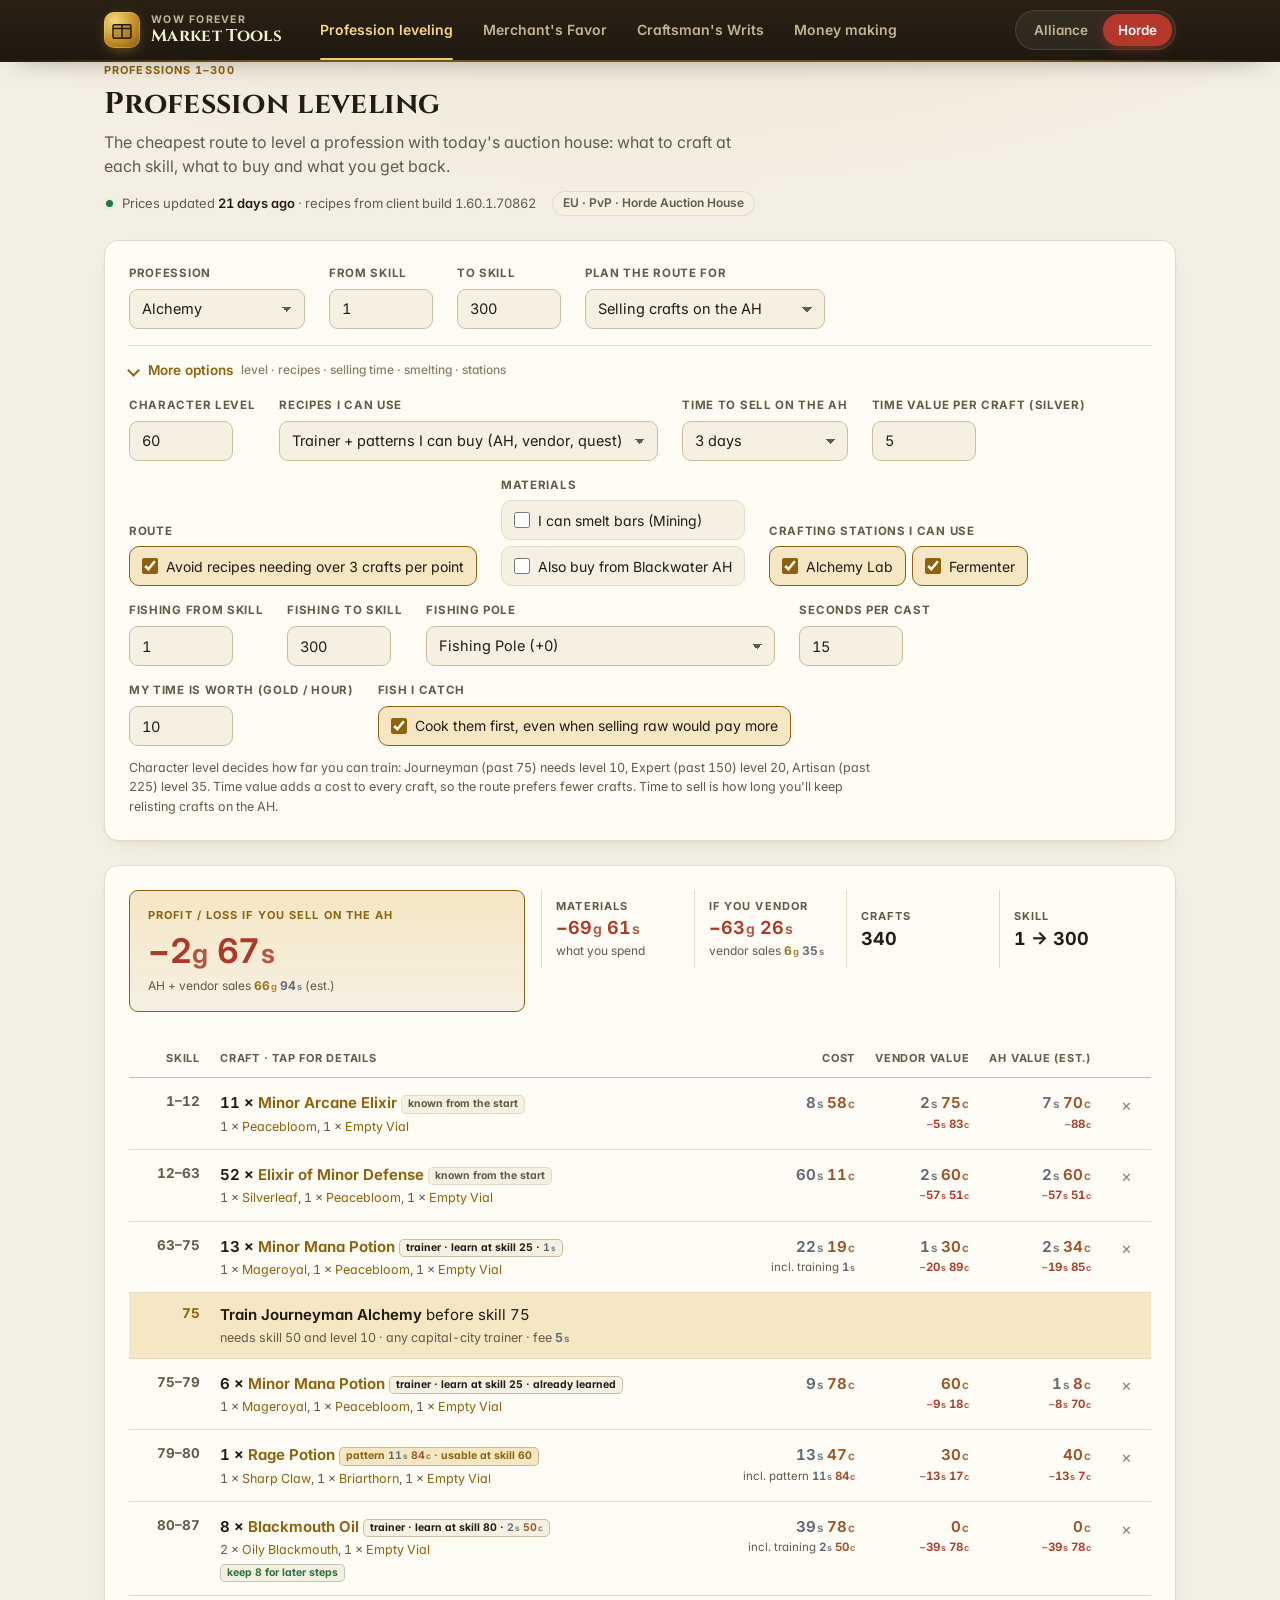
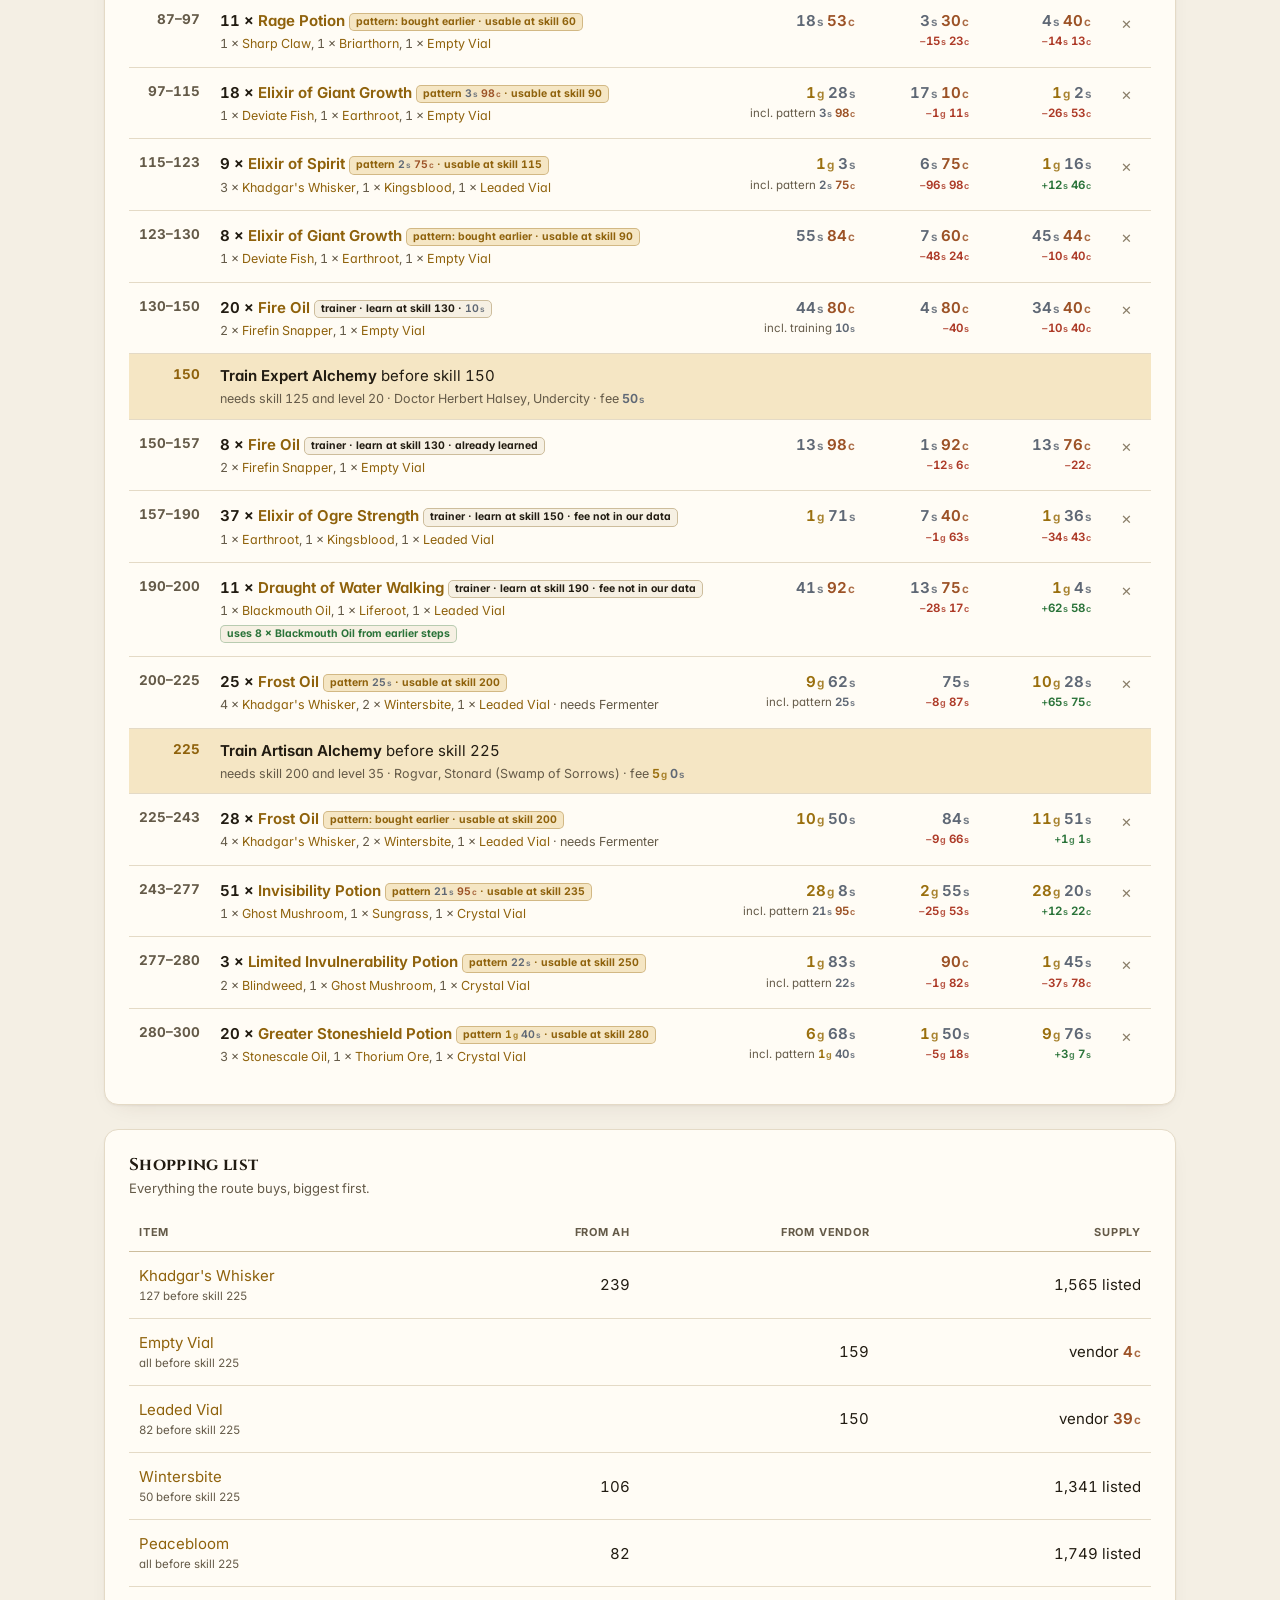
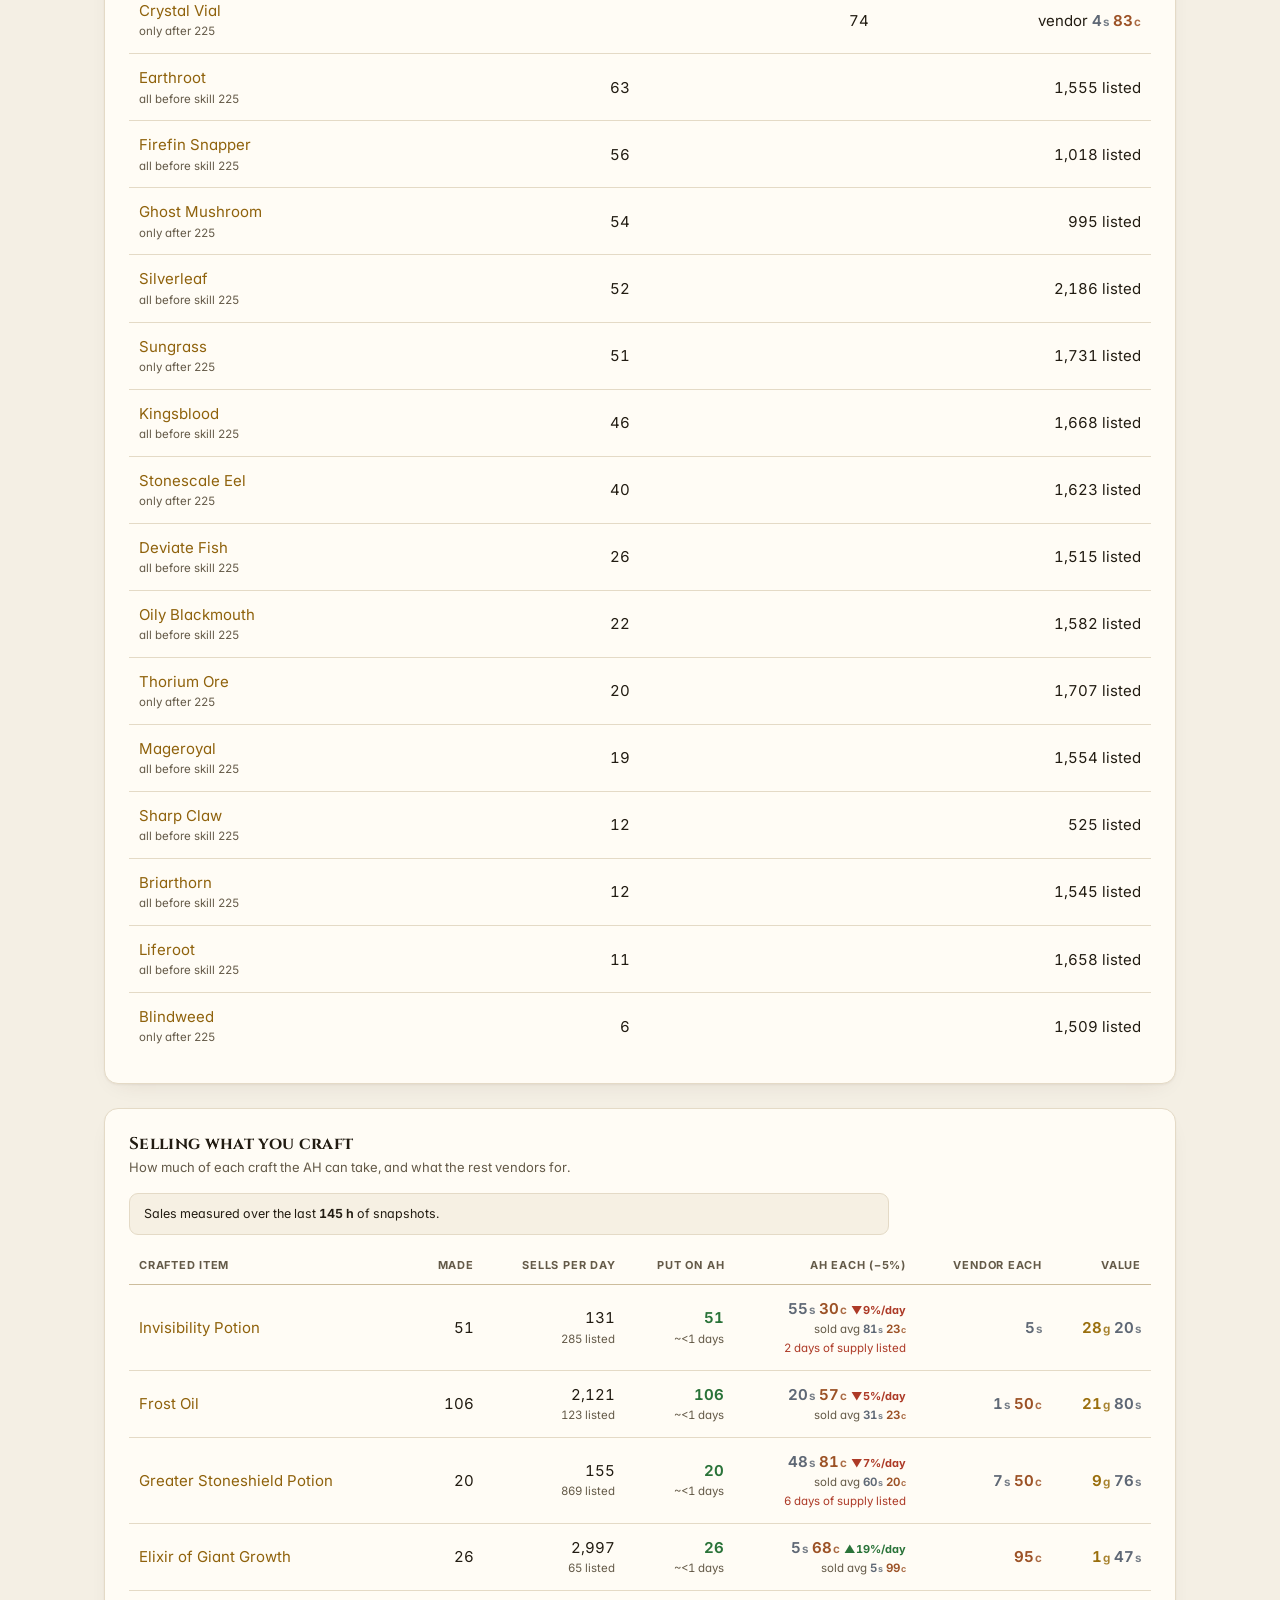
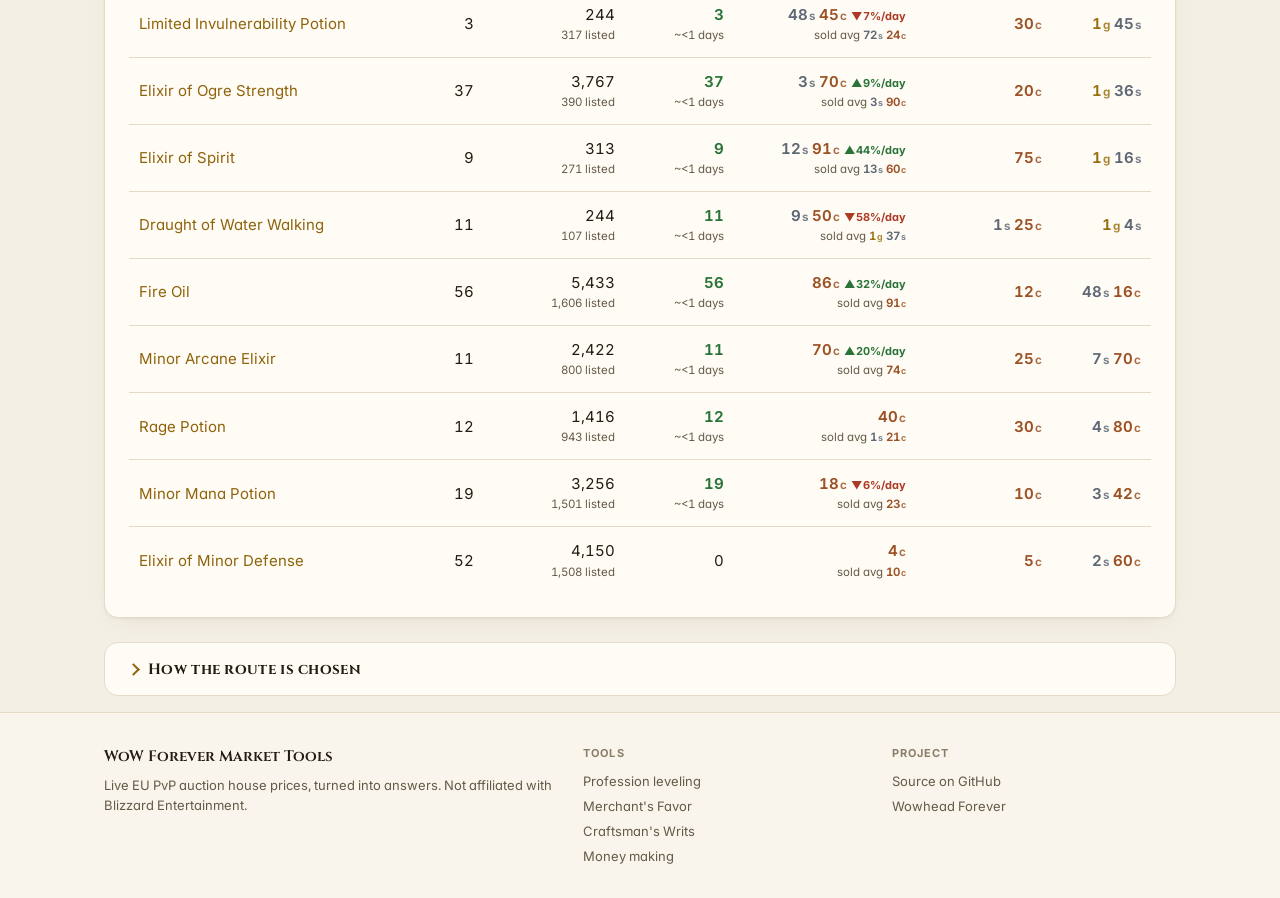
==== index.html @ 1a3356c3 "Say "per day off the AH" instead of "sold": vanished listings are bought or cancelled Co-Authored-By" ====
<!doctype html>
<html lang="en">
<head>
<meta charset="utf-8">
<meta name="viewport" content="width=device-width, initial-scale=1">
<title>Profession Leveling · WoW Forever Market Tools</title>
<meta name="description" content="Cheapest 1-300 profession leveling route for WoW Forever, priced from the EU PvP auction house every hour.">
<link rel="icon" href="data:image/svg+xml,%3Csvg xmlns='http://www.w3.org/2000/svg' viewBox='0 0 32 32'%3E%3Crect x='4' y='9' width='24' height='18' rx='2' fill='%23b8862f'/%3E%3Cpath d='M4 14h24M16 9v18' stroke='%23412c0c' stroke-width='2'/%3E%3C/svg%3E">
<link rel="preconnect" href="https://fonts.googleapis.com">
<link rel="preconnect" href="https://fonts.gstatic.com" crossorigin>
<link rel="stylesheet" href="https://fonts.googleapis.com/css2?family=Cinzel:wght@600;700&family=Inter:wght@400;500;600;700;800&display=swap">
<link rel="stylesheet" href="style.css">
</head>
<body>
<a class="skip" href="#main">Skip to content</a>
<header class="top">
  <div class="wrap bar">
    <a class="brand" href="./">
      <svg viewBox="0 0 32 32" aria-hidden="true"><rect x="4" y="9" width="24" height="18" rx="2"/><path d="M4 14h24M16 9v18"/></svg>
      <span class="brand-name"><small>WoW Forever</small><b>Market Tools</b></span>
    </a>
    <nav class="tabs" aria-label="Tools"><a href="./" aria-current="page">Profession leveling</a><a href="favor.html">Merchant's Favor</a><a href="writs.html">Craftsman's Writs</a><a href="money.html">Money making</a></nav>
    <div class="seg" role="radiogroup" aria-label="Faction">
      <button data-faction="alliance" role="radio">Alliance</button>
      <button data-faction="horde" role="radio">Horde</button>
    </div>
  </div>
</header>

<main class="wrap" id="main">
  <section class="intro">
    <span class="eyebrow">Professions 1–300</span>
    <h1>Profession leveling</h1>
    <p class="lead">The cheapest route to level a profession with today's auction house: what to craft at each skill, what to buy and what you get back.</p>
    <div class="intro-meta">
      <p class="status" id="status">Loading recipes and auction house prices…</p>
      <span class="pill" id="market">EU · PvP</span>
    </div>
  </section>

  <section class="panel settings" aria-label="Route settings">
    <div class="controls">
      <div class="ctl"><label for="prof">Profession</label><select id="prof"></select></div>
      <div class="ctl"><label for="from" id="fromLbl">From skill</label><input id="from" type="number" min="1" max="299" value="1"></div>
      <div class="ctl"><label for="to" id="toLbl">To skill</label><input id="to" type="number" min="2" max="300" value="300"></div>
      <div class="ctl">
        <label for="sellmode">Plan the route for</label>
        <select id="sellmode">
          <option value="ah">Selling crafts on the AH</option>
          <option value="vendor">Vendoring crafts</option>
          <option value="none">Ignoring what crafts sell for</option>
        </select>
      </div>
    </div>
    <details class="more" open>
      <summary>More options <small>level · recipes · selling time · smelting · stations</small></summary>
      <div class="controls">
        <div class="ctl"><label for="level">Character level</label><input id="level" type="number" min="1" max="60" step="1" value="60" aria-describedby="time-help"></div>
        <div class="ctl">
          <label for="patterns">Recipes I can use</label>
          <select id="patterns">
            <option value="buyable">Trainer + patterns I can buy (AH, vendor, quest)</option>
            <option value="vendor">Trainer + vendor &amp; quest patterns (no drops)</option>
            <option value="trainer">Trainer only</option>
            <option value="all">Trainer + every pattern (I already own them)</option>
          </select>
        </div>
        <div class="ctl">
          <label for="wait">Time to sell on the AH</label>
          <select id="wait">
            <option value="1">1 day</option>
            <option value="3">3 days</option>
            <option value="7">7 days</option>
          </select>
        </div>
        <div class="ctl"><label for="time">Time value per craft (silver)</label><input id="time" type="number" min="0" step="1" value="5" aria-describedby="time-help"></div>
        <div class="ctl">
          <span class="lbl">Route</span>
          <label class="chk"><input id="fast" type="checkbox" checked> Avoid recipes needing over 3 crafts per point</label>
        </div>
        <div class="ctl">
          <span class="lbl">Materials</span>
          <label class="chk"><input id="mining" type="checkbox"> I can smelt bars (Mining)</label>
          <label class="chk"><input id="neutral" type="checkbox"> Also buy from Blackwater AH</label>
        </div>
        <fieldset class="ctl profs" id="stationsCtl"><legend>Crafting stations I can use</legend><div id="stations" class="stations"></div></fieldset>
      </div>
      <div class="controls fish-ctl" id="fishCtl" hidden>
        <div class="ctl fish-both"><label for="ffrom">Fishing from skill</label><input id="ffrom" type="number" min="1" max="299" value="1"></div>
        <div class="ctl fish-both"><label for="fto">Fishing to skill</label><input id="fto" type="number" min="2" max="300" value="300"></div>
        <div class="ctl">
          <label for="pole">Fishing pole</label>
          <select id="pole">
            <option value="0">Fishing Pole (+0)</option>
            <option value="5">Strong Fishing Pole (+5)</option>
            <option value="20">Big Iron Fishing Pole (+20)</option>
            <option value="25">Nat Pagle's Extreme Angler FC-5000 (+25)</option>
            <option value="35">Arcanite Fishing Pole (+35)</option>
          </select>
        </div>
        <div class="ctl"><label for="castsec">Seconds per cast</label><input id="castsec" type="number" min="5" max="40" step="1" value="15"></div>
        <div class="ctl"><label for="hourval">My time is worth (gold / hour)</label><input id="hourval" type="number" min="0" step="1" value="10"></div>
        <div class="ctl fish-both"><span class="lbl">Fish I catch</span><label class="chk"><input id="cookcatch" type="checkbox" checked> Cook them first, even when selling raw would pay more</label></div>
      </div>
      <p class="hint" id="time-help">Character level decides how far you can train: Journeyman (past 75) needs level 10, Expert (past 150) level 20, Artisan (past 225) level 35. Time value adds a cost to every craft, so the route prefers fewer crafts. Time to sell is how long you'll keep relisting crafts on the AH.</p>
    </details>
  </section>

  <section class="panel" aria-label="Fishing route" id="fishPanel" hidden>
    <div class="panel-head">
      <div><h2>Fishing route</h2><p id="fishLead">Where to fish at each skill, with the lure that pays for itself, and what the catch is worth.</p></div>
    </div>
    <div class="plan-sum sum2" id="fishSummary" aria-live="polite"></div>
    <div id="fishStuck"></div>
    <div class="table-scroll">
      <table class="shop fishsteps"><thead><tr><th class="num">Skill</th><th>Where to fish</th><th class="num">Catches</th><th class="num">Time</th><th class="num">Lures</th><th class="num" id="fishRetHead">Catch worth</th></tr></thead><tbody id="fishSteps"></tbody></table>
    </div>
  </section>

  <section class="panel" aria-label="Route" id="routePanel">
    <div class="plan-sum sum2" id="summary" aria-live="polite"></div>
    <div id="stuck"></div>
    <p class="hint" id="excl"></p>
    <div class="table-scroll sticky">
      <table class="steps cards" id="stepsTable">
        <thead><tr><th class="num">Skill</th><th>Craft · tap for details</th><th class="num">Cost</th><th class="num" id="vendHead">Vendor value</th><th class="num" id="retHead">You get back</th><th><span class="sr-only">Exclude</span></th></tr></thead>
        <tbody id="steps"></tbody>
      </table>
    </div>
  </section>

  <section class="panel" aria-label="Shopping list" id="shopPanel">
    <div class="panel-head">
      <div><h2>Shopping list</h2><p>Everything the route buys, biggest first.</p></div>
    </div>
    <div class="table-scroll">
      <table class="shop"><thead><tr><th>Item</th><th class="num">From AH</th><th class="num">From vendor</th><th class="num">Supply</th></tr></thead><tbody id="shop"></tbody></table>
    </div>
  </section>

  <section class="panel" aria-label="Selling">
    <div class="panel-head">
      <div><h2>Selling what you craft</h2><p>How much of each craft the AH can take, and what the rest vendors for.</p></div>
    </div>
    <p class="hint" id="salesnote"></p>
    <div class="table-scroll">
      <table class="shop sell"><thead><tr><th>Crafted item</th><th class="num">Made</th><th class="num">Sells per day</th><th class="num">Put on AH</th><th class="num">AH each (−5%)</th><th class="num">Vendor each</th><th class="num">Value</th></tr></thead><tbody id="sell"></tbody></table>
    </div>
  </section>

  <details class="explain">
    <summary>How the route is chosen</summary>
    <p>Each skill point uses the recipe with the lowest expected cost per point right now. Orange always gives a point; yellow and green give one with chance (grey − skill) ÷ (grey − yellow). Each step's details show its thresholds as <span class="o">yellow</span> <span class="y">green</span> <span class="gr">grey</span>.</p>
    <p>Open a step to see its alternative: the next-cheapest recipe at that point, how much more (or less) it would cost over the same skill points, and a "Use it instead" button that drops the current recipe and re-plans.</p>
    <p>Three rules keep the route practical, like a written guide. It stays on the current recipe unless another one is more than 10% cheaper, so it doesn't switch back and forth for a few copper. With "Avoid recipes needing over 3 crafts per point" ticked, it skips slow green recipes whenever a faster one exists. And every craft costs the time value you set (5 silver by default), so it prefers fewer crafts.</p>
    <p>What you make is kept for later steps when a later recipe needs it (blasting powder for bombs, bolts for tailoring, grinding stones for weapons), like the written guides do: those steps say "keep N for later" and "uses N from earlier steps", and the route plans twice so it knows which reagents are worth making early for skill points. Tools are bought or crafted once, the first time a step needs them: Blacksmith Hammer from a vendor, Arclight Spanner and Gyromatic Micro-Adjustor crafted, and the runed rods every enchant needs.</p>
    <p>Patterns: "Trainer + patterns on AH / vendor / quest" uses patterns you can actually get (vendor prices and NPCs are Classic data; quest patterns such as the Imperial Plate plans count as free). "All patterns" assumes you have every pattern, including drops and new Forever patterns whose source we don't know yet.</p>
    <p>The route stops at each rank cap (75, 150, 225) and shows where to train the next rank. Journeyman needs character level 10, Expert level 20, Artisan level 35, so a lower "Character level" ends the route at the last rank you can train.</p>
    <p>Reagents come from vendors when cheaper, otherwise from the cheapest auction listings still left, or are crafted yourself (bolts, bars, leather…) when that is cheaper. Click ✕ on a step to drop a recipe you don't want; the route is re-planned without it.</p>
    <p>Trainer fees are included: each trainer recipe's cost is paid once, on the step that first uses it ("incl. training"), and each rank's fee (Journeyman 5s, Expert 50s, Artisan 5g) on its training row. Forever's trainer prices and learn skills come from Wowhead's Forever data. Cooking and First Aid's higher ranks come from books or quests, not a trainer fee.</p>
    <p>The route switches recipes only when the other one is clearly cheaper (15%, and at least a minimum per skill point that grows with level) and stays usable for at least 5 more points, so it doesn't jump between items to save a few copper.</p>
    <h3>Fishing</h3>
    <p>Pick <i>Fishing</i> or <i>Fishing + Cooking</i> as the profession. A cast catches something with chance (your skill − the spot's base skill + 5)%, where your skill includes the pole and lure; below the base skill nothing bites, and from base + 95 nothing gets away (25 in the starting zones, 75 in the capitals and level 10–20 zones, 150, 225, 300 and 425 further out). Fishing skill goes up on successful catches only, and where you fish doesn't change the rate: 1 catch per point up to 100, then one more catch per point every 25 skill (10 per point at 290–300), about 1,280 catches for 1–300.</p>
    <p>Each skill point picks the spot and lure with the lowest cost: hours spent × what your time is worth, plus lures, minus what the catch sells for (on the AH up to your share of measured demand, the rest at the vendor). It only moves to another spot when that is clearly better, since travel isn't free, and only to zones your character level is suited for. Ranks: Journeyman at skill 50 from any fishing trainer (level 10), Expert with the book "Expert Fishing - The Bass and You" from Old Man Heming in Booty Bay (skill 125, level 20), Artisan from Nat Pagle's quest in Dustwallow Marsh (skill 225, level 35).</p>
    <p><i>Fishing + Cooking</i> plans both: the fishing route first, then the cooking route uses the fish you caught before buying any (each fish counted at what you'd have sold it for). With "Cook them first" ticked (the default) the cooking route treats your catch as nearly free (its vendor price), so it cooks the fish you caught before buying anything; the totals still count what you give up by not selling them raw. Untick it to cook a fish only when that beats selling it. The fishing route values fish the cooking route needs at what buying them would cost, so it prefers spots with the fish you'll cook. Cook a step once you've caught its fish.</p>
    <p class="fine">Fishing data: Classic 1.12 server tables (zone skills and catch tables), whose skill thresholds match WoW Forever's; Forever's fishing camp objects (Fishing Rack, Fishing Hut) and new baits aren't included. Fish shares are averages: Nightfin Snapper bites at night and Sunscale Salmon by day, and Winter Squid (Oct–Mar) or Summer Bass (Apr–Sep) depend on the season. Schools (pools) aren't modelled.</p>
    <h3>How AH sales are estimated</h3>
    <p>Blizzard's API lists auctions but never says what sold. Every hour the price job compares the new snapshot with the previous one: a listing with 2+ hours left that is gone an hour later can't have expired, so it was bought or cancelled by its seller (the two look the same). That gives units taken off the AH per day for each item: an upper limit on real sales, used as demand.</p>
    <p>The plan only puts on the AH what you could sell at half of that daily demand over the time you pick, priced at the lower of the cheapest listing now and the average price items actually sold at, minus the 5% cut. The rest is vendored. Prices move while everyone levels: when an item's price is falling, the plan assumes it keeps falling until the middle of your selling time (it never assumes a rise), and when more than 2 days of supply is already listed your share shrinks in proportion. The sell list shows each item's trend and warns about crowded markets; when the bot publishes new prices the page offers to re-plan. Deposits and undercutting wars are not included, so the AH total is still an estimate; the vendor total is guaranteed.</p>
    <h3>About the data</h3>
    <p>Recipes, reagents and skill-up colours come from the live WoW Forever client (via the Blizzard Game Data API and wago.tools client tables), so Forever's own changes are included — for example sharpening stones turn grey much earlier than in Classic. The client doesn't say at which skill a trainer teaches a recipe, so that comes from Classic, lowered by as much as Forever moved the recipe's colours (Forever teaches many Tailoring, Blacksmithing and Leatherworking recipes 20–30 points earlier). Vendor prices come from Classic data. Forever turned many recipes into patterns (many bought with Merchant's Favor from the faction camp vendors); pattern steps are tagged, with the auction house price when one is listed. Some recipes need crafting stations such as an Anvil, Forge, Tanning Rack or Sewing Machine.</p>
    <p class="fine" id="perf"></p>
  </details>
</main>

<footer class="site-foot">
  <div class="wrap foot">
    <div>
      <b>WoW Forever Market Tools</b>
      <p>Live EU PvP auction house prices, turned into answers. Not affiliated with Blizzard Entertainment.</p>
      <p id="updated"></p>
    </div>
    <nav aria-label="Tools (footer)">
      <h2>Tools</h2>
      <ul><li><a href="./">Profession leveling</a></li><li><a href="favor.html">Merchant's Favor</a></li><li><a href="writs.html">Craftsman's Writs</a></li><li><a href="money.html">Money making</a></li></ul>
    </nav>
    <div>
      <h2>Project</h2>
      <ul><li><a href="https://github.com/AidVir/wow-forever-favor">Source on GitHub</a></li><li><a href="https://www.wowhead.com/forever">Wowhead Forever</a></li></ul>
    </div>
  </div>
</footer>
<script type="module" src="leveling.js"></script>
</body>
</html>
---- style.css ----
/* WoW Forever market tools — shared styles.
   Hand-written instead of a CSS framework: the site has no build step, and every page shares the
   same few components (header, intro, hero, panels, controls, tables, footer), so one stylesheet stays
   small and fast. Token and class names are shared with the JS and other pages: add, don't rename. */

/* ---------- tokens ---------- */
:root {
  --bg: #f4efe4;
  --bg-glow: rgba(196, 144, 40, .16);
  --surface: #fffcf5;
  --surface-2: #f6f0e3;
  --surface-3: #ebe2cf;
  --line: #e4dac6;
  --line-strong: #cdbd9c;
  --text: #221c12;
  --muted: #645a48;
  --faint: #8a7e68;
  --accent: #8f620c;
  --accent-2: #c48f23;
  --accent-soft: #f5e6c4;
  --on-accent: #fffaf0;
  --good: #2a7339; --good-soft: #e0f0e0;
  --bad: #ad3a27; --bad-soft: #f8e1dc;
  --gold: #9a6f0e; --silver: #5f6875; --copper: #9c5226;
  --alliance: #2b5fae; --horde: #b0352c;
  --epic: #8346bd;
  --header-bg: linear-gradient(180deg, #2a2114 0%, #1e180f 100%);
  --header-text: #f6ead0; --header-muted: #c4b493; --header-line: rgba(246, 234, 208, .12);
  --radius: 14px; --radius-sm: 9px;
  --shadow: 0 1px 2px rgba(60, 40, 10, .05), 0 8px 24px -14px rgba(60, 40, 10, .16);
  --shadow-lift: 0 2px 4px rgba(60, 40, 10, .07), 0 16px 32px -18px rgba(60, 40, 10, .26);
  --font: "Inter", system-ui, -apple-system, "Segoe UI", Roboto, sans-serif;
  --display: "Cinzel", Georgia, "Times New Roman", serif;
  /* spacing + type scale (new; use these in new components) */
  --sp-1: 4px; --sp-2: 8px; --sp-3: 12px; --sp-4: 16px; --sp-5: 24px; --sp-6: 32px; --sp-7: 48px;
  --fs-xs: 12px; --fs-sm: 13px; --fs-md: 15px; --fs-lg: 17px; --fs-xl: 22px; --fs-2xl: 30px; --fs-3xl: 42px;
  --header-h: 62px;
  color-scheme: light;
}
@media (prefers-color-scheme: dark) {
  :root:not([data-theme="light"]) {
    --bg: #100d09; --bg-glow: rgba(214, 160, 52, .10);
    --surface: #1a1610; --surface-2: #211c14; --surface-3: #2c251b;
    --line: #2d261c; --line-strong: #43392a;
    --text: #efe6d2; --muted: #ad9f84; --faint: #8a7c64;
    --accent: #e6b450; --accent-2: #f2c96a; --accent-soft: #3a2e17; --on-accent: #1a1308;
    --good: #72c483; --good-soft: #17301d; --bad: #ec7f69; --bad-soft: #3a1c16;
    --gold: #ecc55a; --silver: #bcc3cd; --copper: #df8f5e;
    --alliance: #6f9fe6; --horde: #ea6e62; --epic: #b884ec;
    --header-bg: linear-gradient(180deg, #19140c 0%, #130f09 100%);
    --header-line: rgba(246, 234, 208, .08);
    --shadow: 0 1px 0 rgba(255, 240, 210, .03) inset, 0 10px 30px -18px rgba(0, 0, 0, .8);
    --shadow-lift: 0 1px 0 rgba(255, 240, 210, .05) inset, 0 18px 40px -18px rgba(0, 0, 0, .9);
    color-scheme: dark;
  }
}
:root[data-theme="dark"] {
  --bg: #100d09; --bg-glow: rgba(214, 160, 52, .10);
  --surface: #1a1610; --surface-2: #211c14; --surface-3: #2c251b;
  --line: #2d261c; --line-strong: #43392a;
  --text: #efe6d2; --muted: #ad9f84; --faint: #8a7c64;
  --accent: #e6b450; --accent-2: #f2c96a; --accent-soft: #3a2e17; --on-accent: #1a1308;
  --good: #72c483; --good-soft: #17301d; --bad: #ec7f69; --bad-soft: #3a1c16;
  --gold: #ecc55a; --silver: #bcc3cd; --copper: #df8f5e;
  --alliance: #6f9fe6; --horde: #ea6e62; --epic: #b884ec;
  --header-bg: linear-gradient(180deg, #19140c 0%, #130f09 100%);
  --header-line: rgba(246, 234, 208, .08);
  --shadow: 0 1px 0 rgba(255, 240, 210, .03) inset, 0 10px 30px -18px rgba(0, 0, 0, .8);
  --shadow-lift: 0 1px 0 rgba(255, 240, 210, .05) inset, 0 18px 40px -18px rgba(0, 0, 0, .9);
  color-scheme: dark;
}

/* ---------- base ---------- */
* { box-sizing: border-box; }
html { -webkit-text-size-adjust: 100%; scroll-padding-top: calc(var(--header-h) + 12px); }
body {
  margin: 0; min-height: 100vh; display: flex; flex-direction: column;
  background: radial-gradient(1200px 520px at 50% -160px, var(--bg-glow), transparent 70%) no-repeat, var(--bg);
  color: var(--text);
  font: var(--fs-md)/1.55 var(--font);
  font-feature-settings: "tnum" 1, "cv11" 1;
  -webkit-font-smoothing: antialiased;
}
body > main { flex: 1 0 auto; }
body[data-faction="alliance"] { --fac: var(--alliance); }
body[data-faction="horde"] { --fac: var(--horde); }
a { color: var(--accent); text-decoration-thickness: 1px; text-underline-offset: 2px; }
a:hover { color: var(--accent-2); }
b, strong { font-weight: 650; }
:focus-visible { outline: 2px solid var(--accent); outline-offset: 2px; border-radius: 4px; }
.wrap { max-width: 1120px; margin: 0 auto; padding: 0 24px; width: 100%; }
.skip { position: absolute; left: 12px; top: -60px; z-index: 50; background: var(--accent); color: var(--on-accent); padding: 8px 14px; border-radius: 8px; font-weight: 700; text-decoration: none; }
.skip:focus { top: 10px; color: var(--on-accent); }
.sr-only { position: absolute; width: 1px; height: 1px; overflow: hidden; clip: rect(0 0 0 0); white-space: nowrap; }

/* ---------- header: brand · tools nav · faction ---------- */
.top {
  background: var(--header-bg); color: var(--header-text);
  position: sticky; top: 0; z-index: 20;
  box-shadow: 0 1px 0 var(--header-line), 0 10px 30px -20px rgba(0, 0, 0, .6);
}
.top::after { /* thin gold rule */
  content: ""; display: block; height: 2px;
  background: linear-gradient(90deg, transparent, var(--accent-2) 20%, var(--accent-2) 80%, transparent); opacity: .5;
}
.top .bar { display: flex; align-items: center; gap: var(--sp-5); height: calc(var(--header-h) - 2px); }
.top a { color: inherit; }
.top :focus-visible { outline-color: #f2c96a; }
.brand { display: flex; align-items: center; gap: 11px; min-width: 0; text-decoration: none; flex: none; }
.brand svg {
  width: 36px; height: 36px; flex: none; padding: 6px; border-radius: 10px;
  background: radial-gradient(circle at 30% 25%, #f7d77e, #c48f23 55%, #7c5410);
  box-shadow: 0 0 0 1px rgba(255, 220, 140, .35) inset, 0 4px 14px -4px rgba(220, 160, 40, .55);
}
.brand svg rect { fill: rgba(40, 26, 6, .18); stroke: #2a1c06; stroke-width: 2; }
.brand svg path { stroke: #2a1c06; stroke-width: 2; fill: none; }
.brand-name { display: grid; line-height: 1.15; }
.brand-name small { font-size: 10.5px; font-weight: 700; letter-spacing: .12em; text-transform: uppercase; color: var(--header-muted); }
.brand-name b { font-family: var(--display); font-size: 17px; font-weight: 700; letter-spacing: .02em; color: var(--header-text); }

.tabs { display: flex; gap: 2px; flex: 1 1 auto; min-width: 0; overflow-x: auto; scrollbar-width: none; align-self: stretch; }
.tabs::-webkit-scrollbar { display: none; }
.tabs a {
  display: flex; align-items: center; position: relative;
  color: var(--header-muted); text-decoration: none; font-weight: 600; font-size: 14px;
  padding: 0 14px; white-space: nowrap; transition: color .15s;
}
.tabs a::after { content: ""; position: absolute; left: 14px; right: 14px; bottom: 0; height: 2px; border-radius: 2px; background: transparent; transition: background .15s; }
.tabs a:hover { color: var(--header-text); }
.tabs a:hover::after { background: rgba(242, 201, 106, .35); }
.tabs a[aria-current="page"] { color: #f7d77e; }
.tabs a[aria-current="page"]::after { background: #f2c96a; }
.tabs a:focus-visible { outline-offset: -4px; }

.seg { display: inline-flex; flex: none; background: rgba(255, 255, 255, .06); border-radius: 999px; padding: 3px; border: 1px solid var(--header-line); }
.seg button {
  border: 0; background: none; color: var(--header-muted); font: inherit; font-size: 13.5px; font-weight: 600;
  padding: 6px 15px; border-radius: 999px; cursor: pointer; transition: background .15s, color .15s;
}
.seg button:hover { color: var(--header-text); }
.seg button:focus-visible { outline: 2px solid #f2c96a; outline-offset: 1px; }
.seg button[aria-checked="true"][data-faction="alliance"] { background: #2f63b3; color: #fff; box-shadow: 0 4px 14px -4px rgba(47, 99, 179, .8); }
.seg button[aria-checked="true"][data-faction="horde"] { background: #b6382d; color: #fff; box-shadow: 0 4px 14px -4px rgba(182, 56, 45, .8); }

/* ---------- page layout ---------- */
main { padding-top: var(--sp-6); padding-bottom: var(--sp-7); display: grid; gap: var(--sp-5); align-content: start; }
.intro { display: grid; gap: var(--sp-2); max-width: 760px; }
.intro .eyebrow { color: var(--accent); }
h1 { font-family: var(--display); font-size: var(--fs-2xl); font-weight: 700; margin: 0; letter-spacing: .01em; line-height: 1.15; }
.lead { margin: 0; color: var(--muted); font-size: 16px; max-width: 64ch; }
.intro-meta { display: flex; flex-wrap: wrap; align-items: center; gap: 6px 16px; margin-top: var(--sp-1); }
.landing .intro h1 { font-size: 36px; }
.pill { font-size: var(--fs-xs); font-weight: 600; color: var(--muted); background: var(--surface-2); border: 1px solid var(--line); border-radius: 999px; padding: 2px 10px; }
.pill:empty { display: none; }

.status { color: var(--muted); font-size: var(--fs-sm); padding-left: 18px; position: relative; margin: 0; }
.status::before { content: ""; position: absolute; left: 2px; top: .5em; width: 7px; height: 7px; border-radius: 50%; background: var(--good); box-shadow: 0 0 0 3px var(--good-soft); }
.status b { color: var(--text); font-weight: 600; }
.status.err { color: var(--bad); }
.status.err::before { background: var(--bad); box-shadow: 0 0 0 3px var(--bad-soft); }

.panel {
  background: var(--surface); border: 1px solid var(--line); border-radius: var(--radius);
  padding: var(--sp-5); box-shadow: var(--shadow); min-width: 0;
}
.panel h2, h2.sec { font-family: var(--display); font-size: var(--fs-lg); font-weight: 700; letter-spacing: .02em; margin: 0 0 var(--sp-4); line-height: 1.3; }
.panel-head { display: flex; justify-content: space-between; align-items: center; gap: var(--sp-3); flex-wrap: wrap; margin-bottom: var(--sp-4); }
.panel-head h2 { margin: 0; }
.panel-head p { margin: 2px 0 0; color: var(--muted); font-size: var(--fs-sm); }

/* ---------- hero: the answer ---------- */
.hero {
  position: relative; overflow: hidden;
  display: grid; grid-template-columns: 1.4fr 1fr; gap: var(--sp-5);
  background:
    radial-gradient(600px 240px at 0% 0%, color-mix(in srgb, var(--fac, var(--accent)) 14%, transparent), transparent 70%),
    var(--surface);
  border: 1px solid var(--line); border-radius: var(--radius);
  padding: var(--sp-5) 28px; box-shadow: var(--shadow-lift);
}
.hero::before { content: ""; position: absolute; inset: 0 auto 0 0; width: 4px; background: linear-gradient(180deg, var(--fac, var(--accent)), transparent); }
.hero:empty { display: none; }
.eyebrow { font-size: 11px; text-transform: uppercase; letter-spacing: .1em; color: var(--muted); font-weight: 700; display: block; }
.hero-val { font-size: var(--fs-3xl); font-weight: 800; line-height: 1.1; margin: 6px 0 10px; letter-spacing: -.02em; }
.hero-val > span:last-child { font-size: var(--fs-md); font-weight: 500; color: var(--muted); letter-spacing: 0; }
.hero-what { color: var(--text); font-size: var(--fs-md); max-width: 56ch; }
.hero-alt { border-left: 1px solid var(--line); padding-left: var(--sp-5); display: grid; align-content: start; gap: 2px; }
.hero-alt .eyebrow { margin-bottom: 4px; }
.alt { display: flex; justify-content: space-between; align-items: baseline; gap: var(--sp-3); font-size: 13.5px; padding: 7px 0; border-bottom: 1px solid var(--line); }
.alt:last-child { border-bottom: 0; }
.alt span { color: var(--muted); min-width: 0; }
.alt b { white-space: nowrap; }
.alt small { display: block; color: var(--faint); font-size: var(--fs-xs); }
.env { padding: 6px 0; }
.env + .env { border-top: 1px solid var(--line); }
.env-val { font-weight: 700; font-size: 16px; }
.env-val span { font-weight: 500; color: var(--muted); font-size: 13px; }

/* ---------- controls ---------- */
.settings { display: grid; gap: var(--sp-4); }
.controls { display: flex; flex-wrap: wrap; gap: var(--sp-4) var(--sp-5); align-items: end; }
.ctl { display: grid; gap: 6px; min-width: 0; margin: 0; }
.ctl > label[for], .ctl legend, .ctl .lbl { font-size: 11.5px; color: var(--muted); font-weight: 700; text-transform: uppercase; letter-spacing: .06em; }
input[type=number], select {
  font: inherit; font-size: 14.5px; color: var(--text); background: var(--surface-2);
  border: 1px solid var(--line-strong); border-radius: var(--radius-sm); padding: 8px 12px; min-width: 0; height: 40px;
  transition: border-color .15s, box-shadow .15s, background .15s;
}
select {
  -webkit-appearance: none; appearance: none; padding-right: 34px; cursor: pointer;
  background-image: linear-gradient(45deg, transparent 50%, var(--muted) 50%), linear-gradient(135deg, var(--muted) 50%, transparent 50%);
  background-position: calc(100% - 17px) 17px, calc(100% - 12px) 17px;
  background-size: 5px 5px; background-repeat: no-repeat;
}
input[type=number]:hover, select:hover { border-color: var(--accent); }
input[type=number]:focus, select:focus { outline: none; border-color: var(--accent); box-shadow: 0 0 0 3px var(--accent-soft); background-color: var(--surface); }
input[type=number]:focus-visible, select:focus-visible { outline: 2px solid var(--accent); outline-offset: 1px; }
input[type=number] { width: 104px; }
input[type=checkbox] { accent-color: var(--accent); width: 16px; height: 16px; margin: 0; cursor: pointer; }
fieldset.profs { border: 0; padding: 0; margin: 0; display: flex; flex-wrap: wrap; gap: 6px; }
fieldset.profs legend { padding: 0; margin-bottom: 6px; }
.chk, .profs label {
  display: inline-flex; gap: 8px; align-items: center; font-size: 14px; cursor: pointer; min-height: 40px;
  padding: 6px 12px; border: 1px solid var(--line); border-radius: 10px; background: var(--surface-2);
  transition: border-color .15s, background .15s;
}
.chk:hover, .profs label:hover { border-color: var(--line-strong); }
.chk:has(input:checked), .profs label:has(input:checked) { border-color: var(--accent); background: var(--accent-soft); }
.chk:has(input:focus-visible), .profs label:has(input:focus-visible) { outline: 2px solid var(--accent); outline-offset: 2px; }
.ctl:has(> .chk) { grid-auto-flow: row; }
.stations { display: flex; flex-wrap: wrap; gap: 6px; }

/* "More options" drawer and "How this works" explainers: native <details>, no JS */
details.more > summary, details.explain > summary {
  list-style: none; cursor: pointer; display: inline-flex; align-items: center; gap: 8px;
  font-size: 13.5px; font-weight: 600; color: var(--accent); border-radius: 8px; user-select: none;
}
details.more > summary::-webkit-details-marker, details.explain > summary::-webkit-details-marker { display: none; }
details.more > summary::before, details.explain > summary::before {
  content: ""; width: 7px; height: 7px; border: solid currentColor; border-width: 0 2px 2px 0;
  transform: rotate(-45deg); transition: transform .15s; margin-right: 2px;
}
details[open].more > summary::before, details[open].explain > summary::before { transform: rotate(45deg); }
details.more > summary:hover, details.explain > summary:hover { color: var(--accent-2); }
details.more { border-top: 1px solid var(--line); padding-top: var(--sp-3); }
details.more > summary small { color: var(--faint); font-weight: 500; font-size: var(--fs-xs); }
details.more > .controls { margin-top: var(--sp-4); }
details.explain { background: var(--surface); border: 1px solid var(--line); border-radius: var(--radius); padding: 14px var(--sp-5); }
details.explain > summary { font-family: var(--display); font-size: 15px; font-weight: 700; color: var(--text); letter-spacing: .02em; width: 100%; }
details.explain > summary::before { color: var(--accent); }
details.explain[open] > summary { margin-bottom: var(--sp-3); }
details.explain > :not(summary) { max-width: 82ch; }
details.explain p { font-size: 14px; color: var(--muted); margin: 0 0 10px; }
details.explain p:last-child { margin-bottom: 0; }
details.explain h3 { font-size: 13px; text-transform: uppercase; letter-spacing: .07em; color: var(--muted); margin: var(--sp-4) 0 var(--sp-2); }
.explain-group { display: grid; gap: var(--sp-3); }

/* ---------- chips ---------- */
.filters { display: flex; flex-wrap: wrap; gap: 6px; }
.toolbar { display: flex; flex-wrap: wrap; gap: var(--sp-2) var(--sp-4); align-items: center; margin-bottom: var(--sp-3); }
.chip {
  font: inherit; font-size: 13px; font-weight: 600; border: 1px solid var(--line); background: var(--surface-2); color: var(--muted);
  border-radius: 999px; padding: 5px 13px; cursor: pointer; transition: background .15s, color .15s, border-color .15s;
}
.chip:hover { color: var(--text); border-color: var(--line-strong); }
.chip.on { background: var(--accent); border-color: var(--accent); color: var(--on-accent); }

/* ---------- tables ---------- */
.table-scroll { overflow-x: auto; margin: 0 calc(-1 * var(--sp-5)); padding: 0 var(--sp-5); }
table { width: 100%; border-collapse: separate; border-spacing: 0; }
th {
  text-align: left; font-size: 11px; color: var(--muted); font-weight: 700; text-transform: uppercase; letter-spacing: .07em;
  padding: 10px; border-bottom: 1px solid var(--line-strong); white-space: nowrap; background: var(--surface);
}
td { padding: 12px 10px; border-bottom: 1px solid var(--line); vertical-align: middle; }
tbody tr { transition: background .12s; }
tbody tr:hover > td { background: color-mix(in srgb, var(--surface-2) 70%, transparent); }
tbody tr:last-child > td { border-bottom: 0; }
.num { text-align: right; white-space: nowrap; }
tr.row { cursor: pointer; }
tr.row:focus-visible { outline: 2px solid var(--accent); outline-offset: -2px; }
.crate { display: flex; gap: 10px; align-items: flex-start; }
.caret { color: var(--faint); transition: transform .15s; display: inline-block; margin-top: 1px; font-size: 12px; width: 10px; flex: none; }
tr.open .caret { transform: rotate(90deg); color: var(--accent); }
tr.open > td { background: var(--surface-2); border-bottom-color: transparent; }
.meta { font-size: 12.5px; color: var(--muted); margin-top: 2px; }
td.pf { font-weight: 700; font-size: 15.5px; }
td small { display: block; font-size: 11.5px; color: var(--muted); margin-top: 1px; font-weight: 400; }
td a { text-decoration: none; }
td a:hover { text-decoration: underline; }
tbody tr:first-child td.pf { color: var(--accent); }
td.c-total b { font-weight: 600; }

/* Tier: coloured dot + word instead of a filled badge (calmer in long tables) */
.tier { font-size: 11.5px; font-weight: 650; display: inline-flex; align-items: center; gap: 5px; color: var(--muted); }
.tier::before { content: ""; width: 7px; height: 7px; border-radius: 50%; background: currentColor; }
.t-apprentice { color: var(--faint); }
.t-journeyman { color: var(--good); }
.t-expert { color: var(--alliance); }
.t-artisan { color: var(--epic); }
.est { font-size: 10px; font-weight: 700; color: var(--accent); background: var(--accent-soft); border-radius: 4px; padding: 1px 5px; vertical-align: middle; }
.craft { font-size: 10.5px; font-weight: 700; color: var(--good); background: var(--good-soft); border-radius: 4px; padding: 1px 6px; }
.tag {
  display: inline-block; font-size: 10.5px; font-weight: 700; border: 1px solid var(--line); background: var(--surface-2); color: var(--muted);
  border-radius: 5px; padding: 0 6px; white-space: nowrap; vertical-align: 1px;
}
.tag.pat { color: var(--accent); border-color: color-mix(in srgb, var(--accent) 35%, transparent); background: var(--accent-soft); }
.tag.new { color: var(--epic); border-color: color-mix(in srgb, var(--epic) 35%, transparent); }
.side { font-size: 11.5px; font-weight: 700; }
.side.alliance { color: var(--alliance); } .side.horde { color: var(--horde); }
.muted { color: var(--muted); }
.empty { text-align: center; color: var(--muted); padding: 28px 10px; }
tr.more-row > td { text-align: center; padding: 14px 10px; }
.linkbtn { font: inherit; font-size: 13.5px; font-weight: 600; color: var(--accent); background: none; border: 0; cursor: pointer; padding: 4px 8px; border-radius: 6px; }
.linkbtn:hover { color: var(--accent-2); text-decoration: underline; }

tr.detail > td { background: var(--surface-2); padding: 4px 10px 18px 34px; }
tr.detail:hover > td { background: var(--surface-2); }
.bundles { display: grid; grid-template-columns: repeat(auto-fill, minmax(220px, 1fr)); gap: 10px; }
.bd { background: var(--surface); border: 1px solid var(--line); border-radius: var(--radius-sm); padding: 12px 14px; transition: border-color .15s; }
.bd:hover { border-color: var(--line-strong); }
.bd.best { border-color: var(--accent); box-shadow: 0 0 0 1px var(--accent) inset; }
.bd-name a { color: var(--text); text-decoration: none; font-weight: 650; }
.bd-name a:hover { text-decoration: underline; }
.bd-cost { font-size: 18px; font-weight: 700; margin: 3px 0; }
.bd-meta, .via { font-size: 12px; color: var(--muted); }
.via { color: var(--good); margin-top: 4px; }
.up { color: var(--bad); } .down { color: var(--good); }
.breakdown { display: flex; flex-wrap: wrap; gap: 4px 18px; font-size: 13px; color: var(--muted); margin: 0 0 12px; }
.breakdown b { color: var(--text); font-weight: 600; }
.facts { display: grid; grid-template-columns: repeat(auto-fit, minmax(190px, 1fr)); gap: 8px 20px; font-size: 13px; }
.facts > div { display: grid; gap: 1px; }
.facts dt, .facts .k { font-size: 11px; color: var(--muted); font-weight: 700; text-transform: uppercase; letter-spacing: .06em; }
.facts small { display: block; color: var(--muted); font-size: 12px; }

/* coins */
.g { color: var(--gold); font-weight: 650; } .s { color: var(--silver); font-weight: 650; } .c { color: var(--copper); font-weight: 650; }
.g i, .s i, .c i { font-style: normal; font-size: .78em; margin-left: 1px; opacity: .85; }

/* ---------- planners ---------- */
.goal { display: flex; flex-wrap: wrap; gap: var(--sp-3); align-items: end; margin-bottom: var(--sp-4); }
.presets { display: flex; flex-wrap: wrap; gap: 6px; }
.plan-sum { display: grid; grid-template-columns: repeat(auto-fit, minmax(150px, 1fr)); gap: 10px; margin-bottom: var(--sp-4); }
.plan-sum > div {
  display: grid; align-content: start; gap: 2px;
  background: var(--surface-2); border: 1px solid var(--line); border-radius: var(--radius-sm); padding: 12px 14px;
}
.plan-sum b { font-size: var(--fs-xl); font-weight: 700; line-height: 1.25; }
.plan-sum small { font-size: 12px; color: var(--muted); }
.plan-sum .pick { border-color: var(--accent); background: linear-gradient(180deg, var(--accent-soft), var(--surface-2)); }
.plan-sum .pick .eyebrow { color: var(--accent); }
/* leveling summary: one big answer + a row of small stats */
.plan-sum.sum2 { grid-template-columns: minmax(240px, 1.3fr) 2fr; gap: var(--sp-4); align-items: stretch; }
.sum-main { padding: var(--sp-4) 18px !important; }
.sum-main b { font-size: 34px; letter-spacing: -.01em; margin: 4px 0 2px; }
.sum-stats { display: grid !important; grid-template-columns: repeat(auto-fit, minmax(120px, 1fr)); gap: 0 !important; background: none !important; border: 0 !important; padding: 0 !important; }
.sum-stats > div { display: grid; align-content: center; gap: 2px; padding: 8px 14px; border-left: 1px solid var(--line); }
.sum-stats b { font-size: 18px; }
table.plan td { font-size: 14px; }
.warn {
  color: var(--bad); background: var(--bad-soft); border: 1px solid color-mix(in srgb, var(--bad) 30%, transparent);
  border-radius: var(--radius-sm); padding: 10px 14px; font-size: 13.5px; margin: 0 0 14px;
}
.o { color: #d97f1f; font-weight: 700; } .y { color: #b59300; font-weight: 700; } .gr { color: var(--good); font-weight: 700; }
td.rng { font-weight: 700; color: var(--muted); font-size: 13.5px; }
table.steps td { vertical-align: top; }
table.steps tr.row > td { padding-top: 13px; padding-bottom: 13px; }
table.steps td.c-craft { width: 100%; }
/* "Train the next rank" checkpoint rows */
table.steps tr.train > td { background: var(--accent-soft); padding-top: 10px; padding-bottom: 10px; }
table.steps tr.train:hover > td { background: var(--accent-soft); }
table.steps tr.train td.rng { color: var(--accent); }
table.steps tr.train .meta { display: block; margin-top: 2px; }
.x { border: 1px solid transparent; background: none; color: var(--faint); cursor: pointer; font-size: 13px; width: 30px; height: 30px; border-radius: 8px; }
.x:hover, .x:focus-visible { color: var(--bad); background: var(--bad-soft); border-color: color-mix(in srgb, var(--bad) 25%, transparent); }
.profit { color: var(--good); font-weight: 700; }
.better { color: var(--good); font-weight: 650; }
.better small { color: var(--muted); font-weight: 400; }

/* ---------- prose ---------- */
.hint, .fine { font-size: 12.5px; color: var(--muted); margin: var(--sp-3) 0 0; max-width: 95ch; }
.hint:empty, .fine:empty { display: none; }
#salesnote { background: var(--surface-2); border: 1px solid var(--line); border-radius: var(--radius-sm); padding: 10px 14px; color: var(--text); margin: 0 0 var(--sp-3); }
#excl { margin: 0 0 var(--sp-3); display: flex; flex-wrap: wrap; gap: 6px; align-items: center; }
.notes ol { margin: 0; padding-left: 0; list-style: none; counter-reset: n; display: grid; gap: 12px; }
.notes li { counter-increment: n; position: relative; padding-left: 38px; font-size: 14px; }
.notes li::before {
  content: counter(n); position: absolute; left: 0; top: 0; width: 26px; height: 26px; border-radius: 50%;
  display: grid; place-items: center; font-family: var(--display); font-weight: 700; font-size: 13px;
  color: var(--accent); background: var(--accent-soft); border: 1px solid color-mix(in srgb, var(--accent) 30%, transparent);
}

/* ---------- other tools (landing) ---------- */
.tools { display: grid; grid-template-columns: repeat(auto-fit, minmax(240px, 1fr)); gap: var(--sp-4); }
.tool {
  display: grid; gap: 6px; padding: 18px 20px; text-decoration: none; color: var(--text);
  background: var(--surface); border: 1px solid var(--line); border-radius: var(--radius); box-shadow: var(--shadow);
  transition: border-color .15s, transform .15s, box-shadow .15s;
}
.tool:hover { color: var(--text); border-color: var(--accent); transform: translateY(-2px); box-shadow: var(--shadow-lift); }
.tool b { font-family: var(--display); font-size: 16px; }
.tool span { color: var(--muted); font-size: 13.5px; }
.tool em { font-style: normal; color: var(--accent); font-weight: 600; font-size: 13px; }

/* ---------- footer ---------- */
.site-foot { border-top: 1px solid var(--line); background: color-mix(in srgb, var(--surface) 55%, transparent); margin-top: var(--sp-4); }
.foot {
  display: grid; grid-template-columns: 1.6fr 1fr 1fr; gap: var(--sp-5); color: var(--muted); font-size: 13px;
  padding-top: var(--sp-6); padding-bottom: var(--sp-6);
}
.foot b { color: var(--text); font-family: var(--display); font-size: 15px; display: block; margin-bottom: 6px; }
.foot p { margin: 0 0 6px; }
.foot h2 { font-size: 11px; text-transform: uppercase; letter-spacing: .1em; color: var(--faint); margin: 0 0 8px; font-weight: 700; }
.foot ul { list-style: none; margin: 0; padding: 0; display: grid; gap: 5px; }
.foot a { color: var(--muted); text-decoration: none; }
.foot a:hover { color: var(--accent); text-decoration: underline; }

/* ---------- desktop: sticky table headers under the sticky site header ---------- */
@media (min-width: 761px) {
  .table-scroll.sticky { overflow: visible; }
  .table-scroll.sticky thead th { position: sticky; top: var(--header-h); z-index: 2; }
}

/* ---------- tablets ---------- */
@media (max-width: 980px) {
  .top .bar { gap: var(--sp-3); }
  .brand-name small { display: none; }
  .tabs a { padding: 0 10px; }
  .tabs a::after { left: 10px; right: 10px; }
  .foot { grid-template-columns: 1fr 1fr; }
  .foot > :first-child { grid-column: 1 / -1; }
  .plan-sum.sum2 { grid-template-columns: 1fr; }
}

/* ---------- phones ---------- */
@media (max-width: 760px) {
  :root { --header-h: 0px; }
  .wrap { padding: 0 16px; }
  .top { position: static; }
  .top .bar { height: auto; flex-wrap: wrap; padding-top: 10px; gap: 10px 12px; }
  .brand { flex: 1 1 auto; }
  .brand svg { width: 32px; height: 32px; padding: 5px; }
  .brand-name b { font-size: 15.5px; }
  .seg button { padding: 5px 12px; font-size: 13px; }
  .tabs { order: 3; flex-basis: 100%; margin: 0 -16px; padding: 0 6px; height: 42px; mask-image: linear-gradient(90deg, #000 88%, transparent); }
  .tabs a { font-size: 13.5px; }
  main { padding-top: var(--sp-5); gap: var(--sp-4); }
  h1, .landing .intro h1 { font-size: 25px; }
  .lead { font-size: 14.5px; }
  .hero { grid-template-columns: 1fr; padding: 18px 18px 14px 20px; gap: var(--sp-4); }
  .hero-alt { border-left: 0; padding-left: 0; border-top: 1px solid var(--line); padding-top: 12px; }
  .hero-val { font-size: 32px; }
  .panel { padding: var(--sp-4); }
  details.explain { padding: 12px var(--sp-4); }
  .table-scroll { margin: 0 calc(-1 * var(--sp-4)); padding: 0 var(--sp-4); }
  tr.detail > td { padding-left: 10px; }
  .controls { gap: 14px; }
  .controls .ctl { flex: 1 1 140px; }
  .controls fieldset.profs { flex-basis: 100%; }
  .controls select, .controls input[type=number] { width: 100%; }
  .foot { grid-template-columns: 1fr 1fr; padding-top: var(--sp-5); padding-bottom: var(--sp-5); }
  .sum-main b { font-size: 28px; }
  .sum-stats { grid-template-columns: 1fr 1fr; }
  .sum-stats > div { border-left: 0; border-top: 1px solid var(--line); padding: 8px 4px; }

  /* Ranked tables turn into cards: one grid per row, labels from data-label */
  table.cards, table.cards tbody { display: block; }
  table.cards thead { position: absolute; width: 1px; height: 1px; overflow: hidden; clip: rect(0 0 0 0); }
  table.cards tr { display: grid; gap: 4px 12px; padding: 12px 0; border-bottom: 1px solid var(--line); }
  table.cards tbody tr:last-child { border-bottom: 0; }
  table.cards td { display: block; padding: 0; border: 0; background: none !important; min-width: 0; }
  table.cards td.num { text-align: left; white-space: normal; }
  table.cards td[data-label]::before { content: attr(data-label) " "; font-size: 11px; color: var(--faint); font-weight: 700; text-transform: uppercase; letter-spacing: .05em; margin-right: 2px; }
  table.cards td[data-label] small { display: inline; margin-left: 4px; }
  table.cards tr.open { background: var(--surface-2); border-bottom-color: transparent; margin: 0 -16px; padding-left: 16px; padding-right: 16px; }
  table.cards tr.detail { display: block; background: var(--surface-2); margin: 0 -16px; padding: 0 16px 14px; }
  table.cards tr.detail > td { padding: 0; }
  table.cards td.pf { text-align: right; font-size: 16px; }
  table.cards tr.more-row, table.cards tr:has(> td.empty) { display: block; }

  table.rank tr.row { grid-template-columns: 1fr auto; grid-template-areas: "name pf" "fill fill" "fav total"; }
  table.rank .c-name { grid-area: name; } table.rank .pf { grid-area: pf; }
  table.rank .c-fill { grid-area: fill; padding-left: 20px; font-size: 14px; }
  table.rank .c-fav { grid-area: fav; padding-left: 20px; font-size: 13.5px; }
  table.rank .c-total { grid-area: total; font-size: 13.5px; text-align: right !important; }

  table.writs tr { grid-template-columns: 1fr 1fr auto; grid-template-areas: "name name pf" "fill fill fill" "rep cost writ"; }
  table.writs .c-name { grid-area: name; } table.writs .pf { grid-area: pf; }
  table.writs .c-fill { grid-area: fill; font-size: 14px; }
  table.writs .c-rep { grid-area: rep; font-size: 13px; } table.writs .c-cost { grid-area: cost; font-size: 13px; }
  table.writs .c-writ { grid-area: writ; font-size: 13px; text-align: right !important; }

  table.steps tr.row { grid-template-columns: 58px 1fr 1fr 30px; grid-template-areas: "rng craft craft x" ". cost ret ret"; }
  table.steps.with-vendor tr.row { grid-template-columns: 58px 1fr 1fr 1fr 30px; grid-template-areas: "rng craft craft craft x" ". cost vend ret ret"; }
  table.steps .c-vend { grid-area: vend; font-size: 13.5px; }
  table.steps .c-vend small { display: block; margin-left: 0; }
  table.steps.with-vendor td.c-cost::before, table.steps.with-vendor td.c-vend::before, table.steps.with-vendor td.c-ret::before { display: block; margin: 0 0 1px; }
  table.steps.with-vendor td[data-label] small { display: block; margin-left: 0; }
  table.steps .rng { grid-area: rng; text-align: left; } table.steps .c-craft { grid-area: craft; }
  table.steps .c-cost { grid-area: cost; font-size: 13.5px; } table.steps .c-ret { grid-area: ret; font-size: 13.5px; }
  table.steps .c-x { grid-area: x; text-align: right; margin-top: -4px; }
  table.steps .c-cost small, table.steps .c-ret small { display: block; margin-left: 0; }
  table.steps tr.detail > td { padding-left: 58px !important; }
  table.steps tr.train { grid-template-columns: 58px 1fr; grid-template-areas: "rng craft"; background: var(--accent-soft); margin: 0 -16px; padding-left: 16px; padding-right: 16px; }
}
@media (max-width: 420px) {
  .seg button { padding: 5px 10px; }
  .brand-name b { font-size: 14.5px; }
  .tabs { padding: 0 2px; mask-image: none; }
  .tabs a { padding: 0 8px; font-size: 13px; }
  .tabs a::after { left: 8px; right: 8px; }
  .foot { grid-template-columns: 1fr; }
  .facts { grid-template-columns: 1fr 1fr; }
}
@media (prefers-reduced-motion: reduce) { * { transition: none !important; } }

.pos, .pos .g, .pos .s, .pos .c { color: var(--good); }
.neg, .neg .g, .neg .s, .neg .c { color: var(--bad); }

/* leveling: tools and items carried between steps */
.step-notes { margin-top: 4px; display: flex; flex-wrap: wrap; gap: 4px; align-items: flex-start; }
.step-notes .tag { white-space: normal; }
.step-notes .tag a, .step-notes .tag span { display: inline; }
.tag.toolget { color: var(--accent); border-color: color-mix(in srgb, var(--accent) 35%, transparent); }
.tag.inv, .tag.keep { color: var(--good); border-color: color-mix(in srgb, var(--good) 30%, transparent); }
.tag.toolget a { color: inherit; }

/* leveling: alternative recipe in a step's details */
.alt-fact { grid-column: span 2; }
.alt-fact .chip { justify-self: start; margin-top: 4px; }
@media (max-width: 760px) { .alt-fact { grid-column: 1 / -1; } }
.trend { font-size: 11px; font-weight: 700; margin-left: 4px; white-space: nowrap; }
.trend.down { color: var(--bad); } .trend.up { color: var(--good); }

/* leveling: how a step's recipe is learned */
.tag.learn { color: var(--muted); }
.tag.learn.train { color: var(--text); border-color: var(--line-strong); }
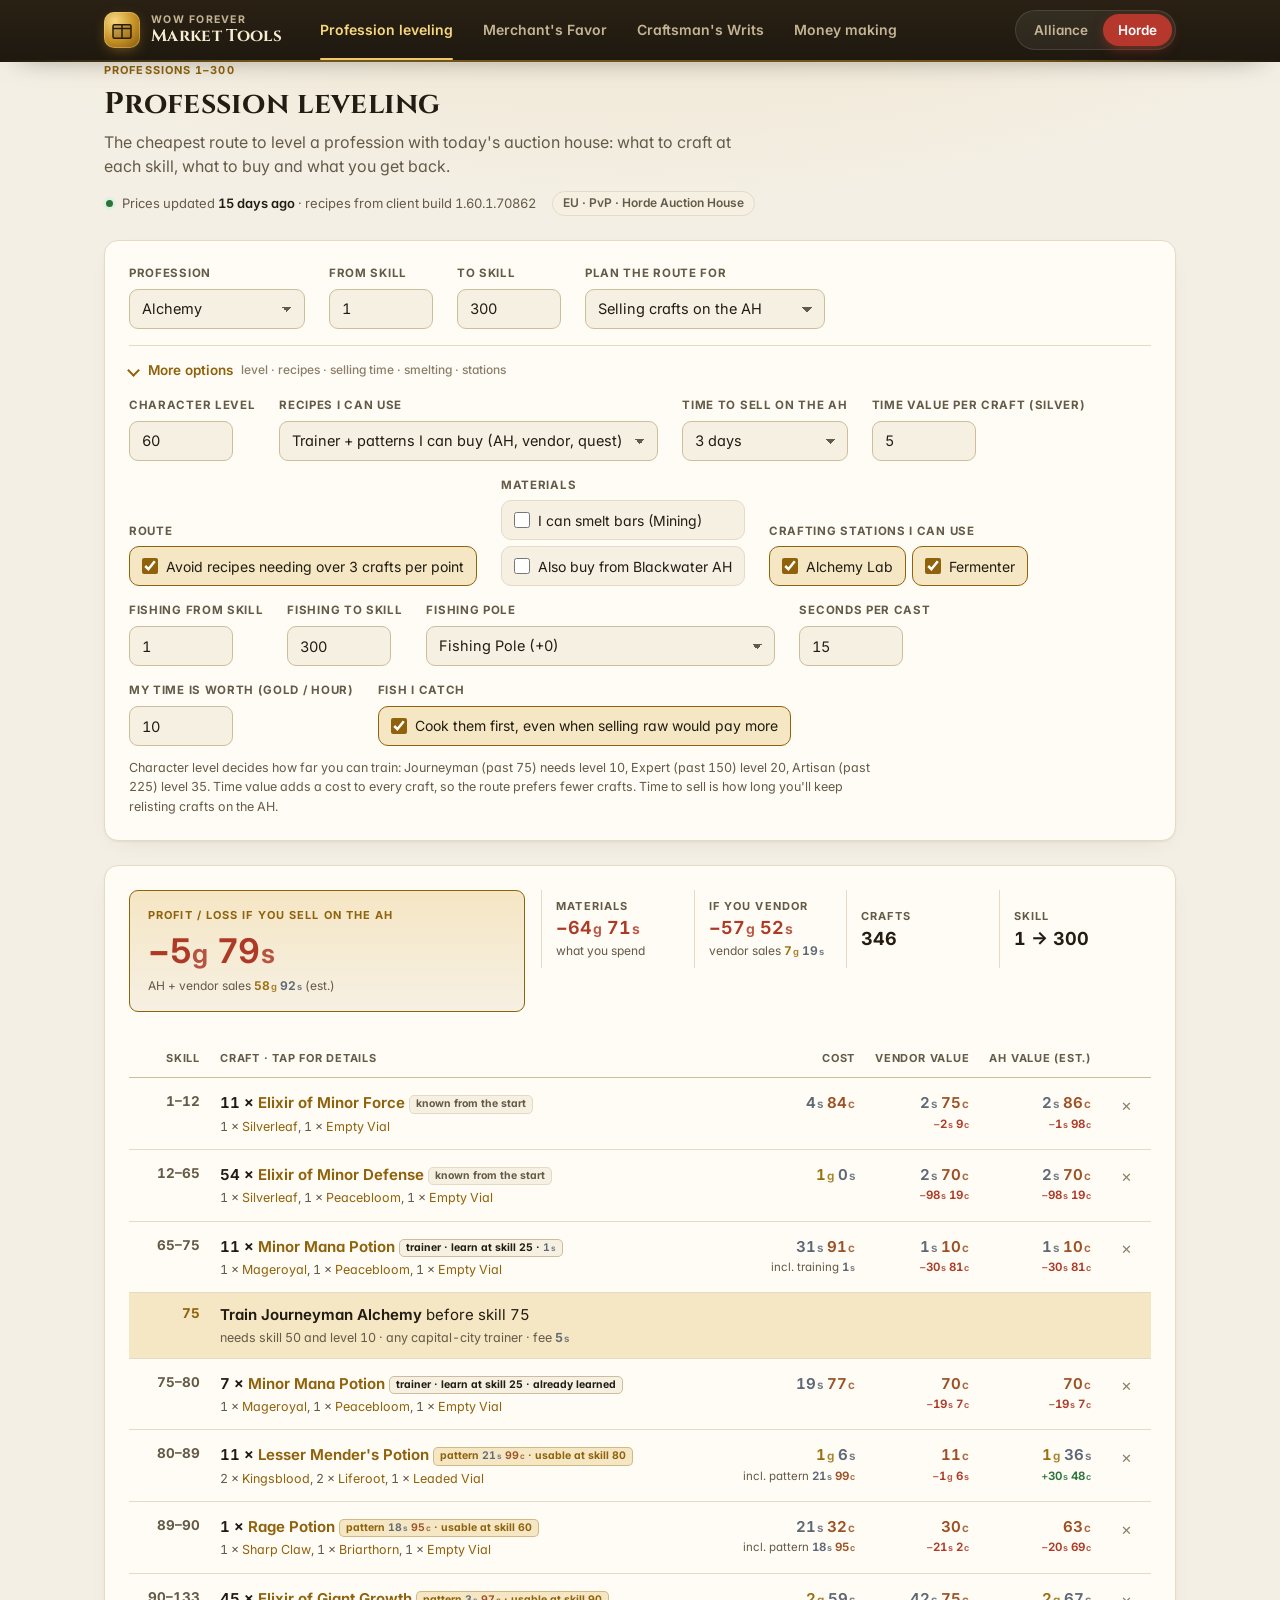
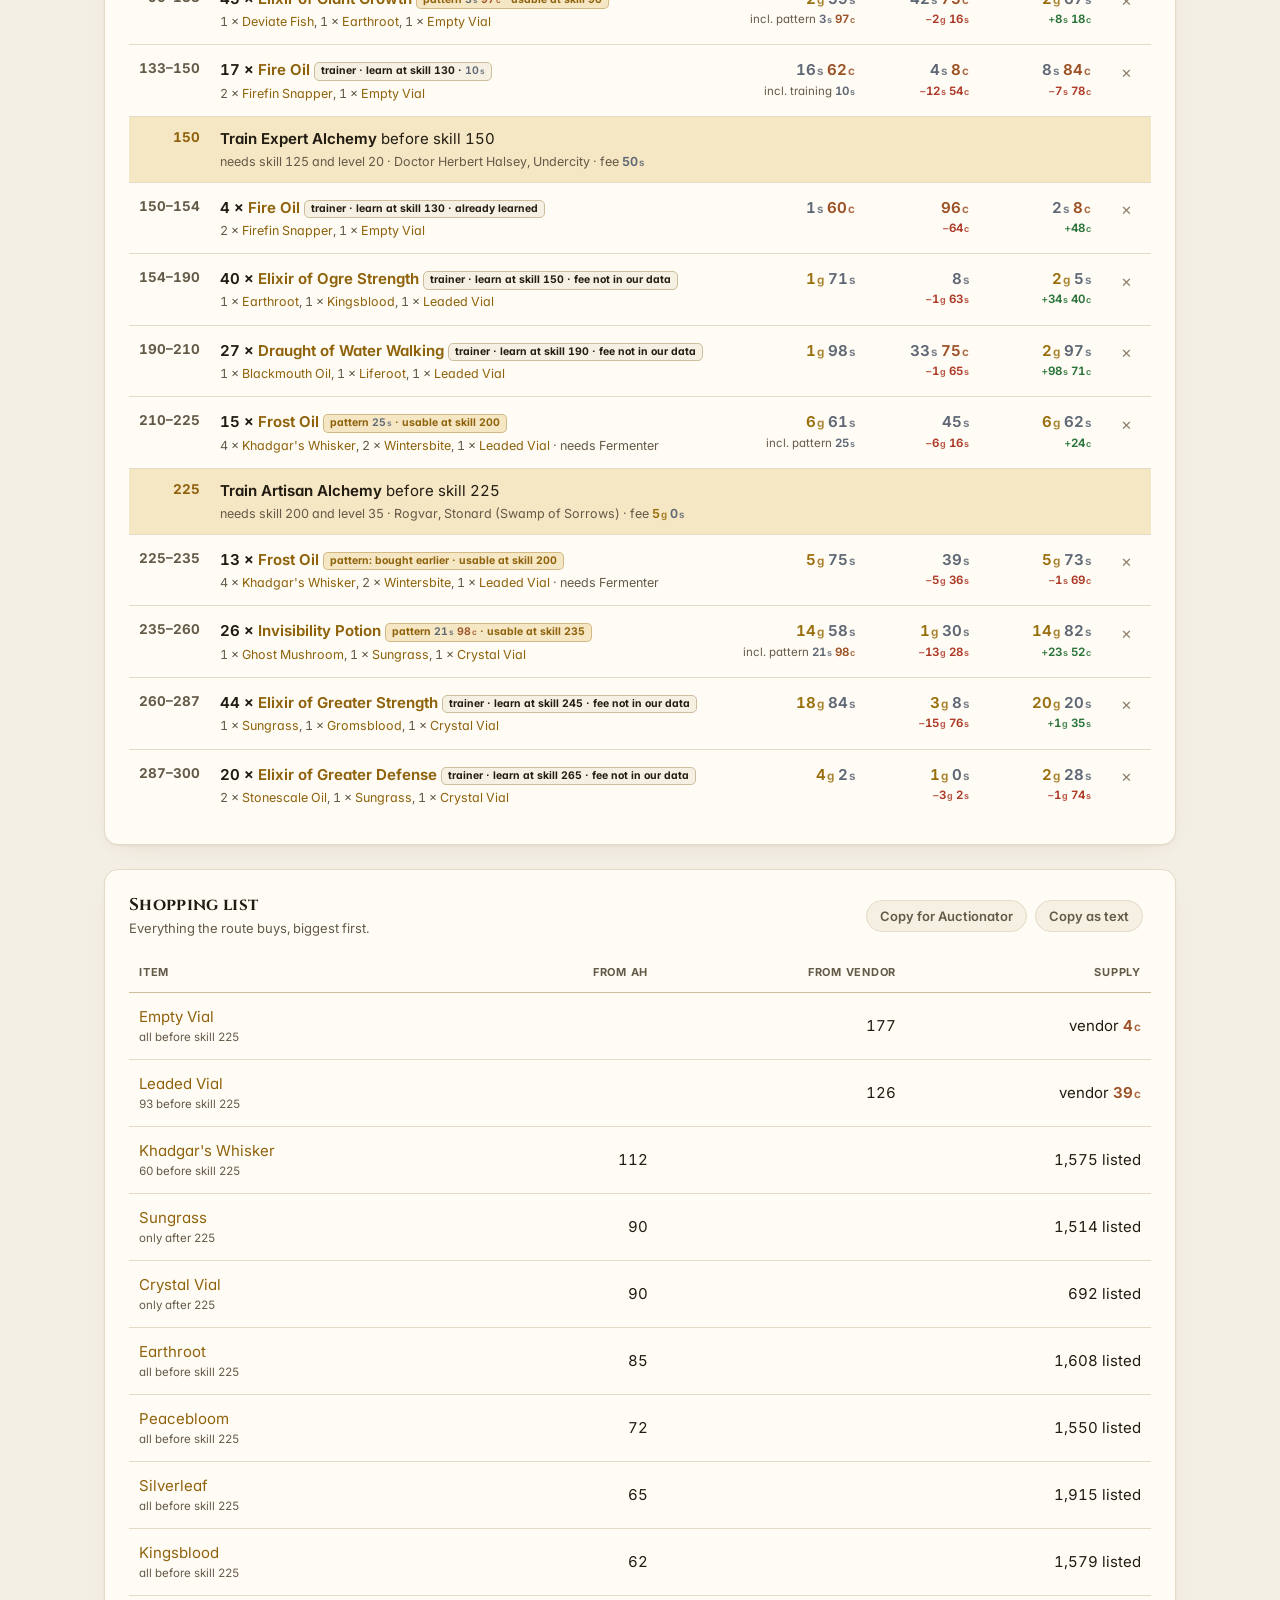
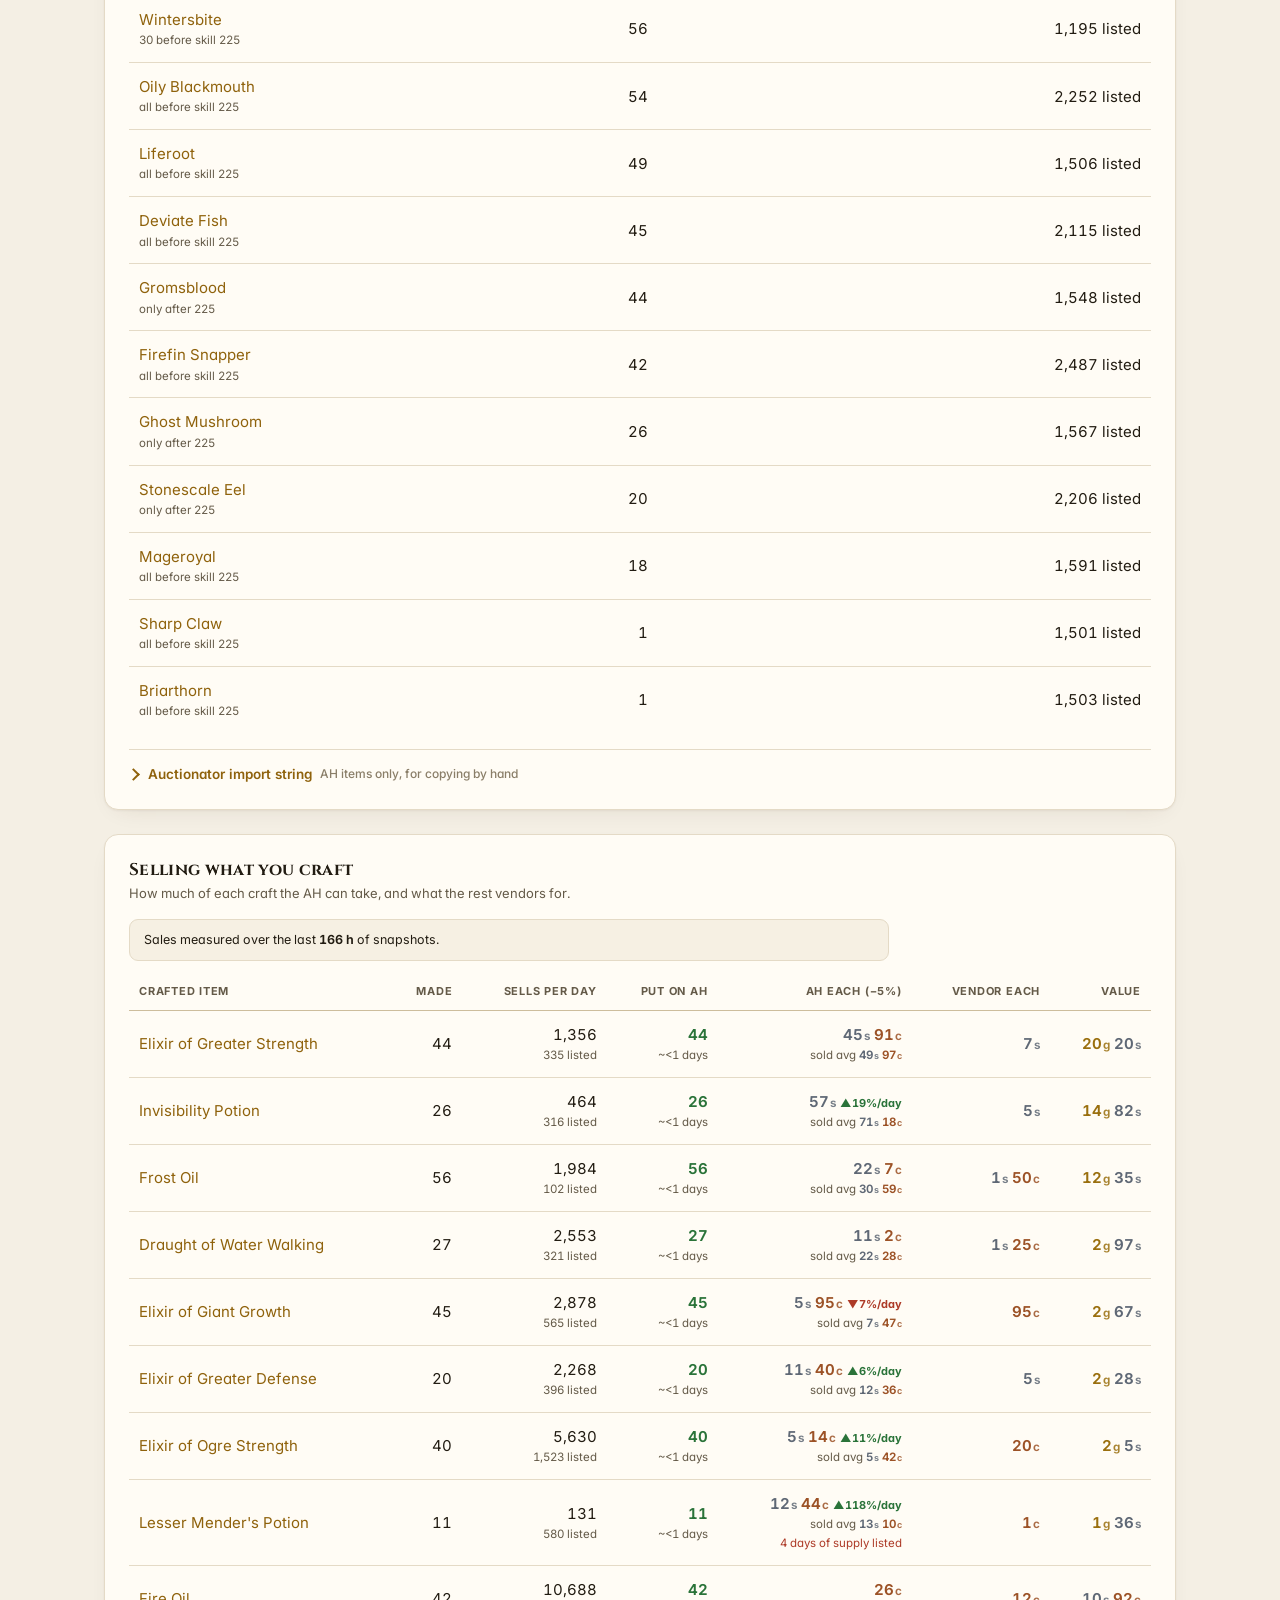
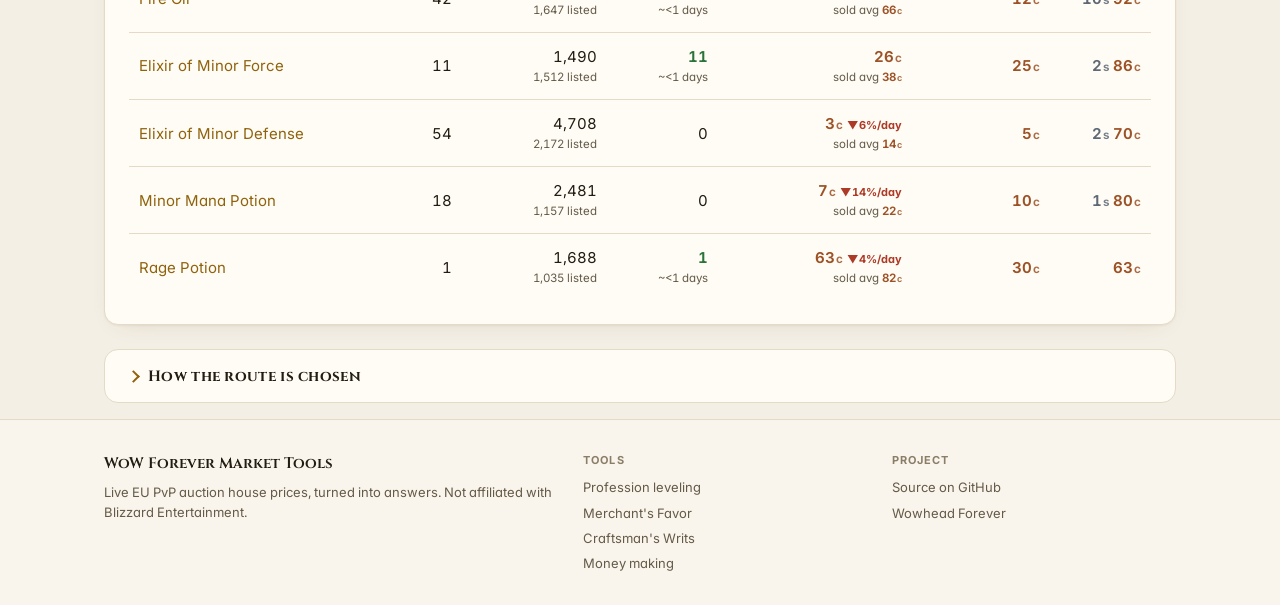
==== commit 5ae0f3f3: "Leveling: copy the shopping list for Auctionator or as text; check recipe data against the guides - " ====
--- a/index.html
+++ b/index.html
@@ -132,10 +132,20 @@
   <section class="panel" aria-label="Shopping list" id="shopPanel">
     <div class="panel-head">
       <div><h2>Shopping list</h2><p>Everything the route buys, biggest first.</p></div>
+      <div class="export-btns">
+        <button type="button" class="chip" id="copyAuc" title="Paste in Auctionator: Shopping tab → Import">Copy for Auctionator</button>
+        <button type="button" class="chip" id="copyTxt">Copy as text</button>
+        <span class="copy-msg" id="copyMsg" role="status" aria-live="polite"></span>
+      </div>
     </div>
     <div class="table-scroll">
       <table class="shop"><thead><tr><th>Item</th><th class="num">From AH</th><th class="num">From vendor</th><th class="num">Supply</th></tr></thead><tbody id="shop"></tbody></table>
     </div>
+    <details class="more export">
+      <summary>Auctionator import string <small>AH items only, for copying by hand</small></summary>
+      <p class="hint">In game: Auction House → Auctionator's Shopping tab → Import, paste, Import. Vendor items aren't included; "Copy as text" lists them too.</p>
+      <textarea id="aucStr" readonly rows="3" spellcheck="false" aria-label="Auctionator shopping list import string"></textarea>
+    </details>
   </section>
 
   <section class="panel" aria-label="Selling">
@@ -157,6 +167,7 @@
     <p>Patterns: "Trainer + patterns on AH / vendor / quest" uses patterns you can actually get (vendor prices and NPCs are Classic data; quest patterns such as the Imperial Plate plans count as free). "All patterns" assumes you have every pattern, including drops and new Forever patterns whose source we don't know yet.</p>
     <p>The route stops at each rank cap (75, 150, 225) and shows where to train the next rank. Journeyman needs character level 10, Expert level 20, Artisan level 35, so a lower "Character level" ends the route at the last rank you can train.</p>
     <p>Reagents come from vendors when cheaper, otherwise from the cheapest auction listings still left, or are crafted yourself (bolts, bars, leather…) when that is cheaper. Click ✕ on a step to drop a recipe you don't want; the route is re-planned without it.</p>
+    <p>"Copy for Auctionator" copies the shopping list's AH items as an Auctionator shopping list (exact item names with the quantity to buy) named after the profession and skill range: in game open Auctionator's Shopping tab, click Import and paste it. "Copy as text" gives plain lines such as "20x Linen Cloth", vendor items included.</p>
     <p>Trainer fees are included: each trainer recipe's cost is paid once, on the step that first uses it ("incl. training"), and each rank's fee (Journeyman 5s, Expert 50s, Artisan 5g) on its training row. Forever's trainer prices and learn skills come from Wowhead's Forever data. Cooking and First Aid's higher ranks come from books or quests, not a trainer fee.</p>
     <p>The route switches recipes only when the other one is clearly cheaper (15%, and at least a minimum per skill point that grows with level) and stays usable for at least 5 more points, so it doesn't jump between items to save a few copper.</p>
     <h3>Fishing</h3>
--- a/style.css
+++ b/style.css
@@ -201,7 +201,7 @@
 .controls { display: flex; flex-wrap: wrap; gap: var(--sp-4) var(--sp-5); align-items: end; }
 .ctl { display: grid; gap: 6px; min-width: 0; margin: 0; }
 .ctl > label[for], .ctl legend, .ctl .lbl { font-size: 11.5px; color: var(--muted); font-weight: 700; text-transform: uppercase; letter-spacing: .06em; }
-input[type=number], select {
+input[type=number], input[type=search], select {
   font: inherit; font-size: 14.5px; color: var(--text); background: var(--surface-2);
   border: 1px solid var(--line-strong); border-radius: var(--radius-sm); padding: 8px 12px; min-width: 0; height: 40px;
   transition: border-color .15s, box-shadow .15s, background .15s;
@@ -212,9 +212,9 @@
   background-position: calc(100% - 17px) 17px, calc(100% - 12px) 17px;
   background-size: 5px 5px; background-repeat: no-repeat;
 }
-input[type=number]:hover, select:hover { border-color: var(--accent); }
-input[type=number]:focus, select:focus { outline: none; border-color: var(--accent); box-shadow: 0 0 0 3px var(--accent-soft); background-color: var(--surface); }
-input[type=number]:focus-visible, select:focus-visible { outline: 2px solid var(--accent); outline-offset: 1px; }
+input[type=number]:hover, input[type=search]:hover, select:hover { border-color: var(--accent); }
+input[type=number]:focus, input[type=search]:focus, select:focus { outline: none; border-color: var(--accent); box-shadow: 0 0 0 3px var(--accent-soft); background-color: var(--surface); }
+input[type=number]:focus-visible, input[type=search]:focus-visible, select:focus-visible { outline: 2px solid var(--accent); outline-offset: 1px; }
 input[type=number] { width: 104px; }
 input[type=checkbox] { accent-color: var(--accent); width: 16px; height: 16px; margin: 0; cursor: pointer; }
 fieldset.profs { border: 0; padding: 0; margin: 0; display: flex; flex-wrap: wrap; gap: 6px; }
@@ -264,6 +264,18 @@
 }
 .chip:hover { color: var(--text); border-color: var(--line-strong); }
 .chip.on { background: var(--accent); border-color: var(--accent); color: var(--on-accent); }
+.chip:disabled { opacity: .5; cursor: default; }
+
+/* shopping-list export (leveling page) */
+.export-btns { display: flex; flex-wrap: wrap; align-items: center; gap: var(--sp-2); }
+.copy-msg { font-size: var(--fs-xs); font-weight: 600; color: var(--good); }
+details.export { margin-top: var(--sp-4); }
+details.export textarea {
+  display: block; width: 100%; margin-top: var(--sp-3); resize: vertical; min-height: 64px;
+  font: var(--fs-xs)/1.5 ui-monospace, Consolas, monospace; color: var(--text); background: var(--surface-2);
+  border: 1px solid var(--line-strong); border-radius: var(--radius-sm); padding: var(--sp-2) var(--sp-3);
+}
+details.export textarea:focus-visible { outline: 2px solid var(--accent); outline-offset: 1px; }
 
 /* ---------- tables ---------- */
 .table-scroll { overflow-x: auto; margin: 0 calc(-1 * var(--sp-5)); padding: 0 var(--sp-5); }
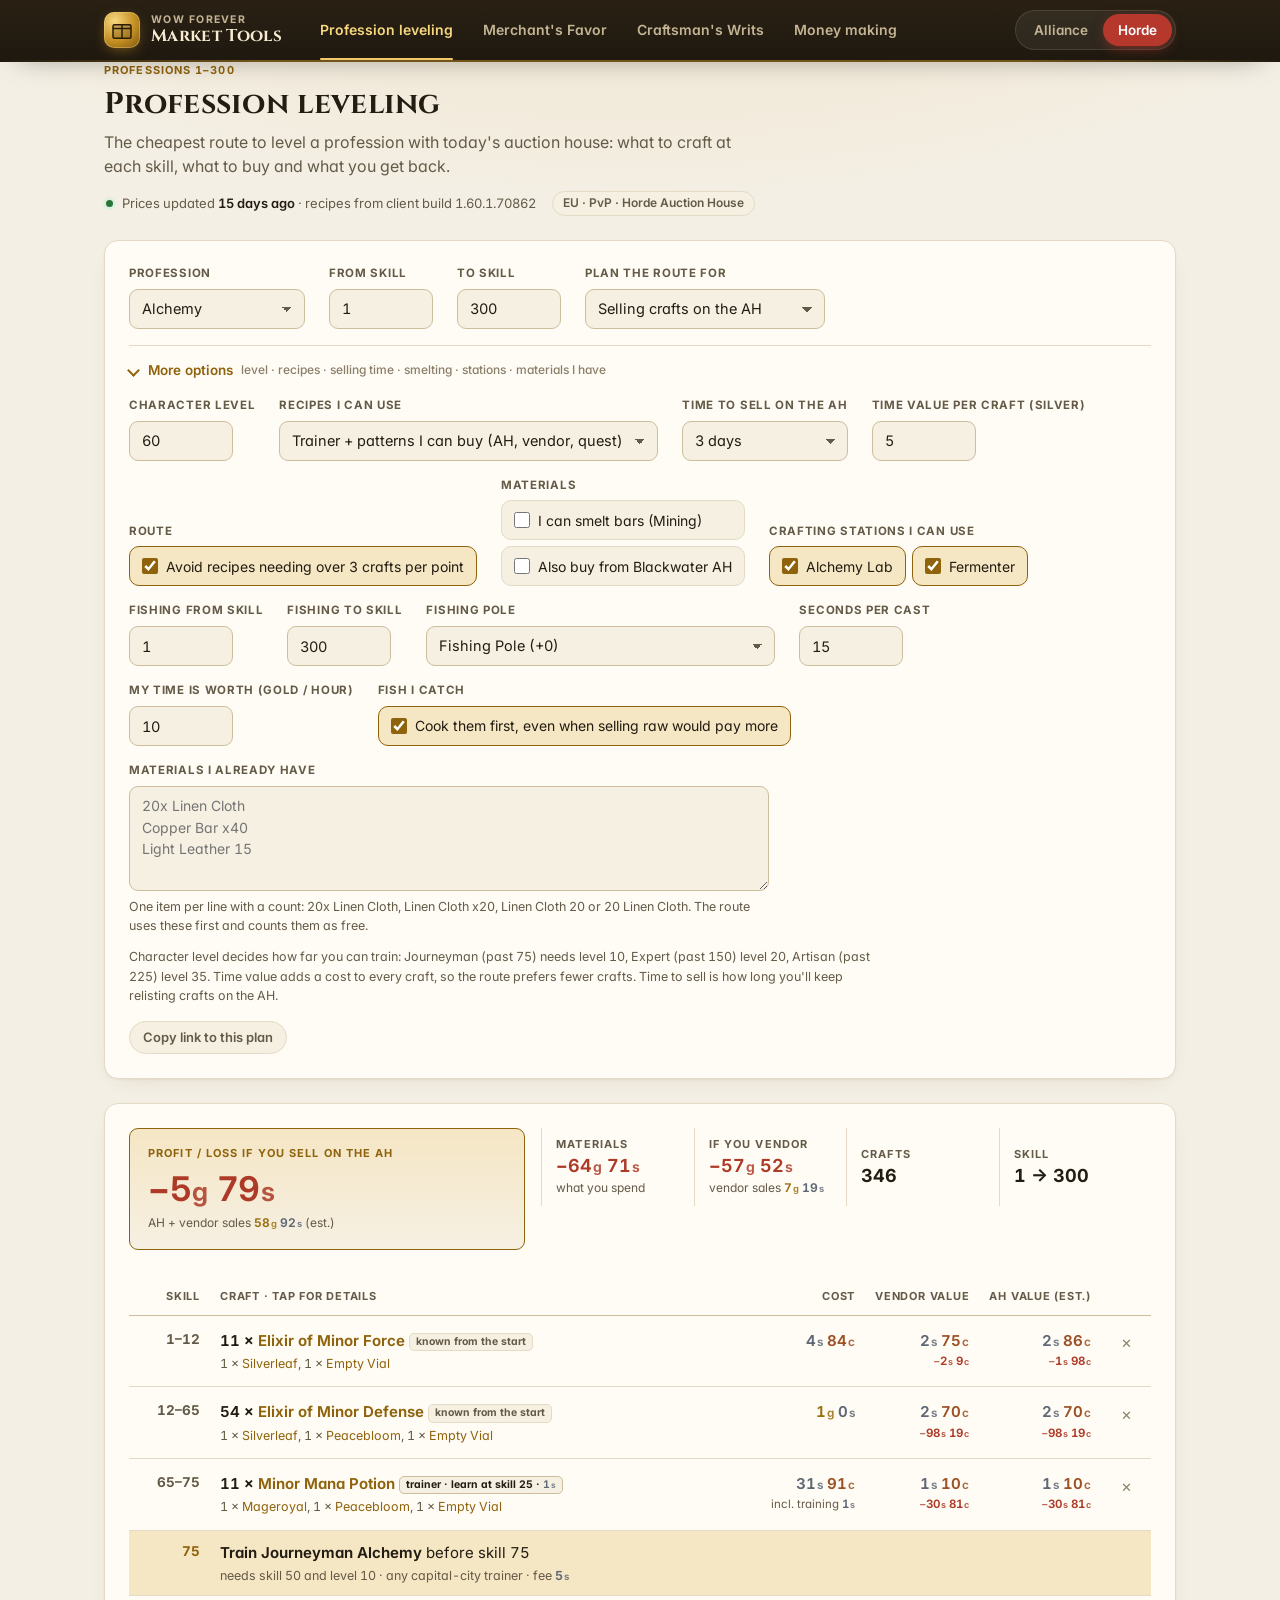
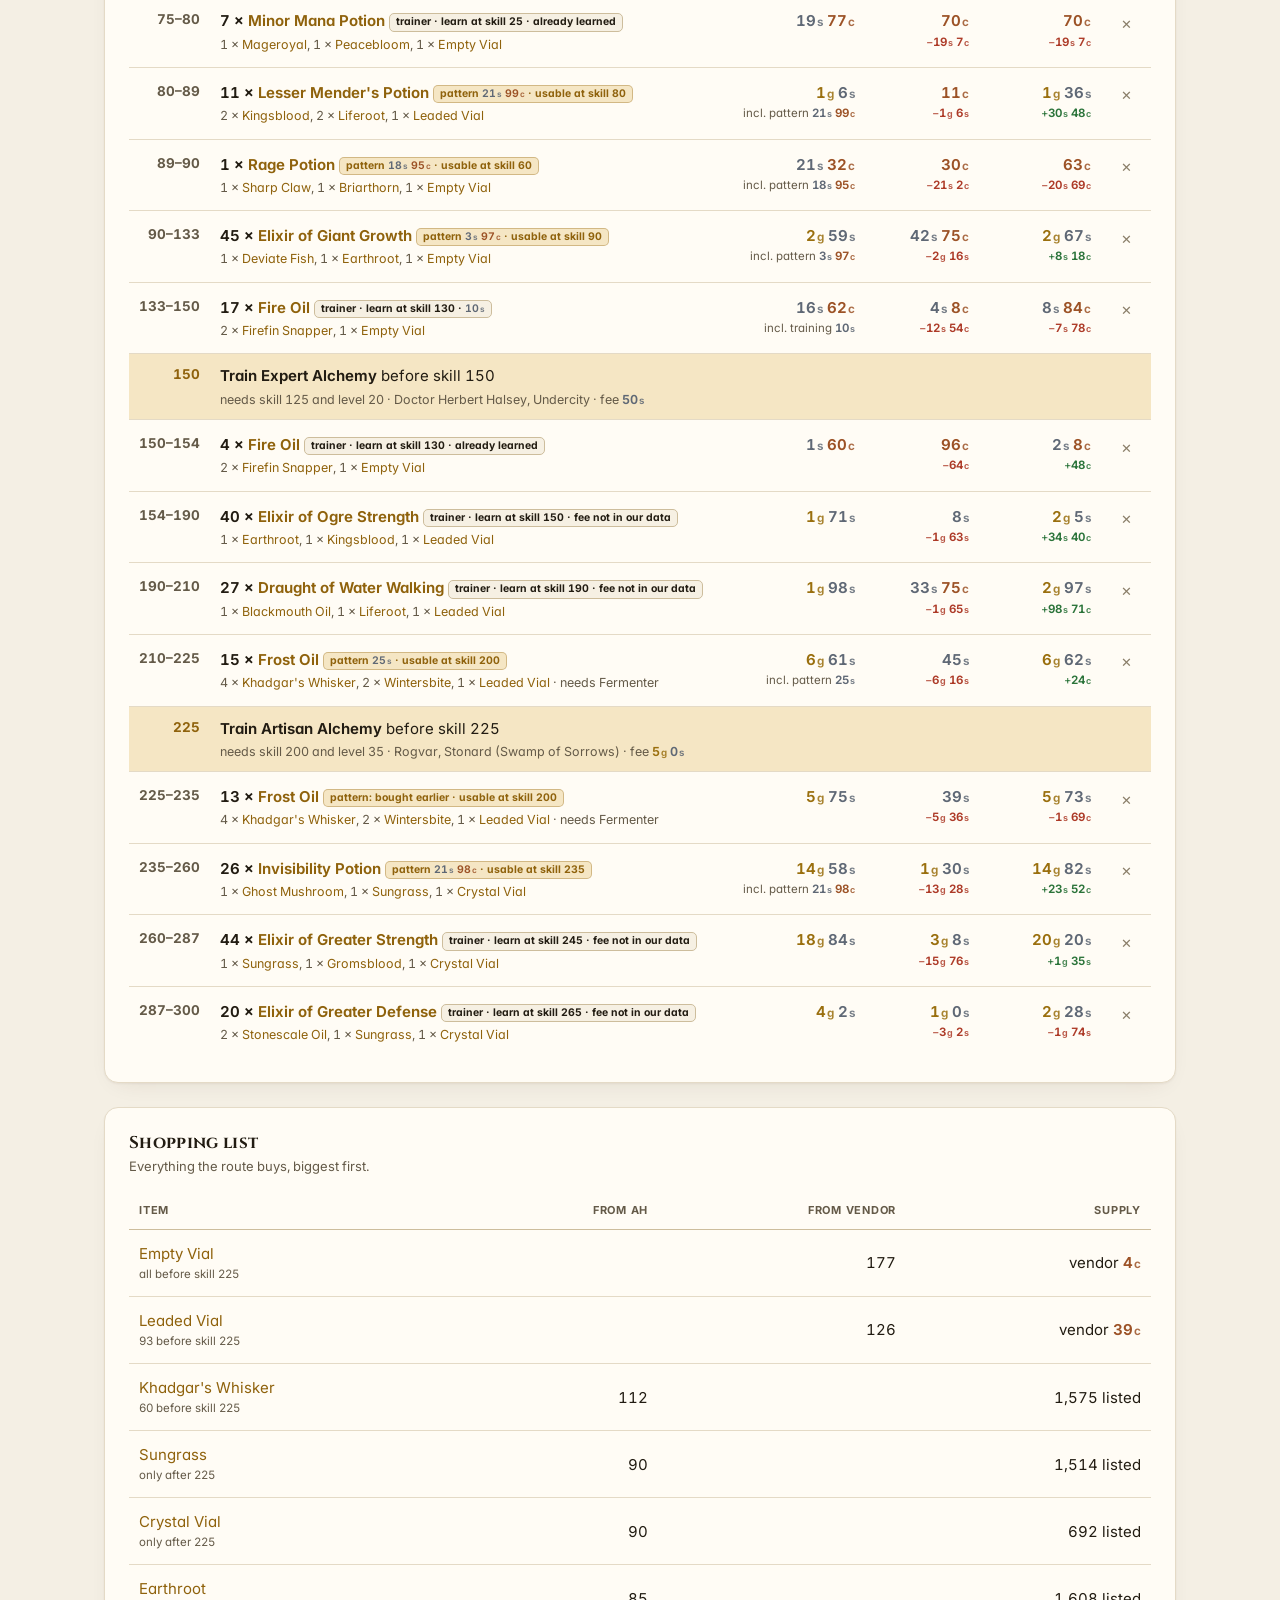
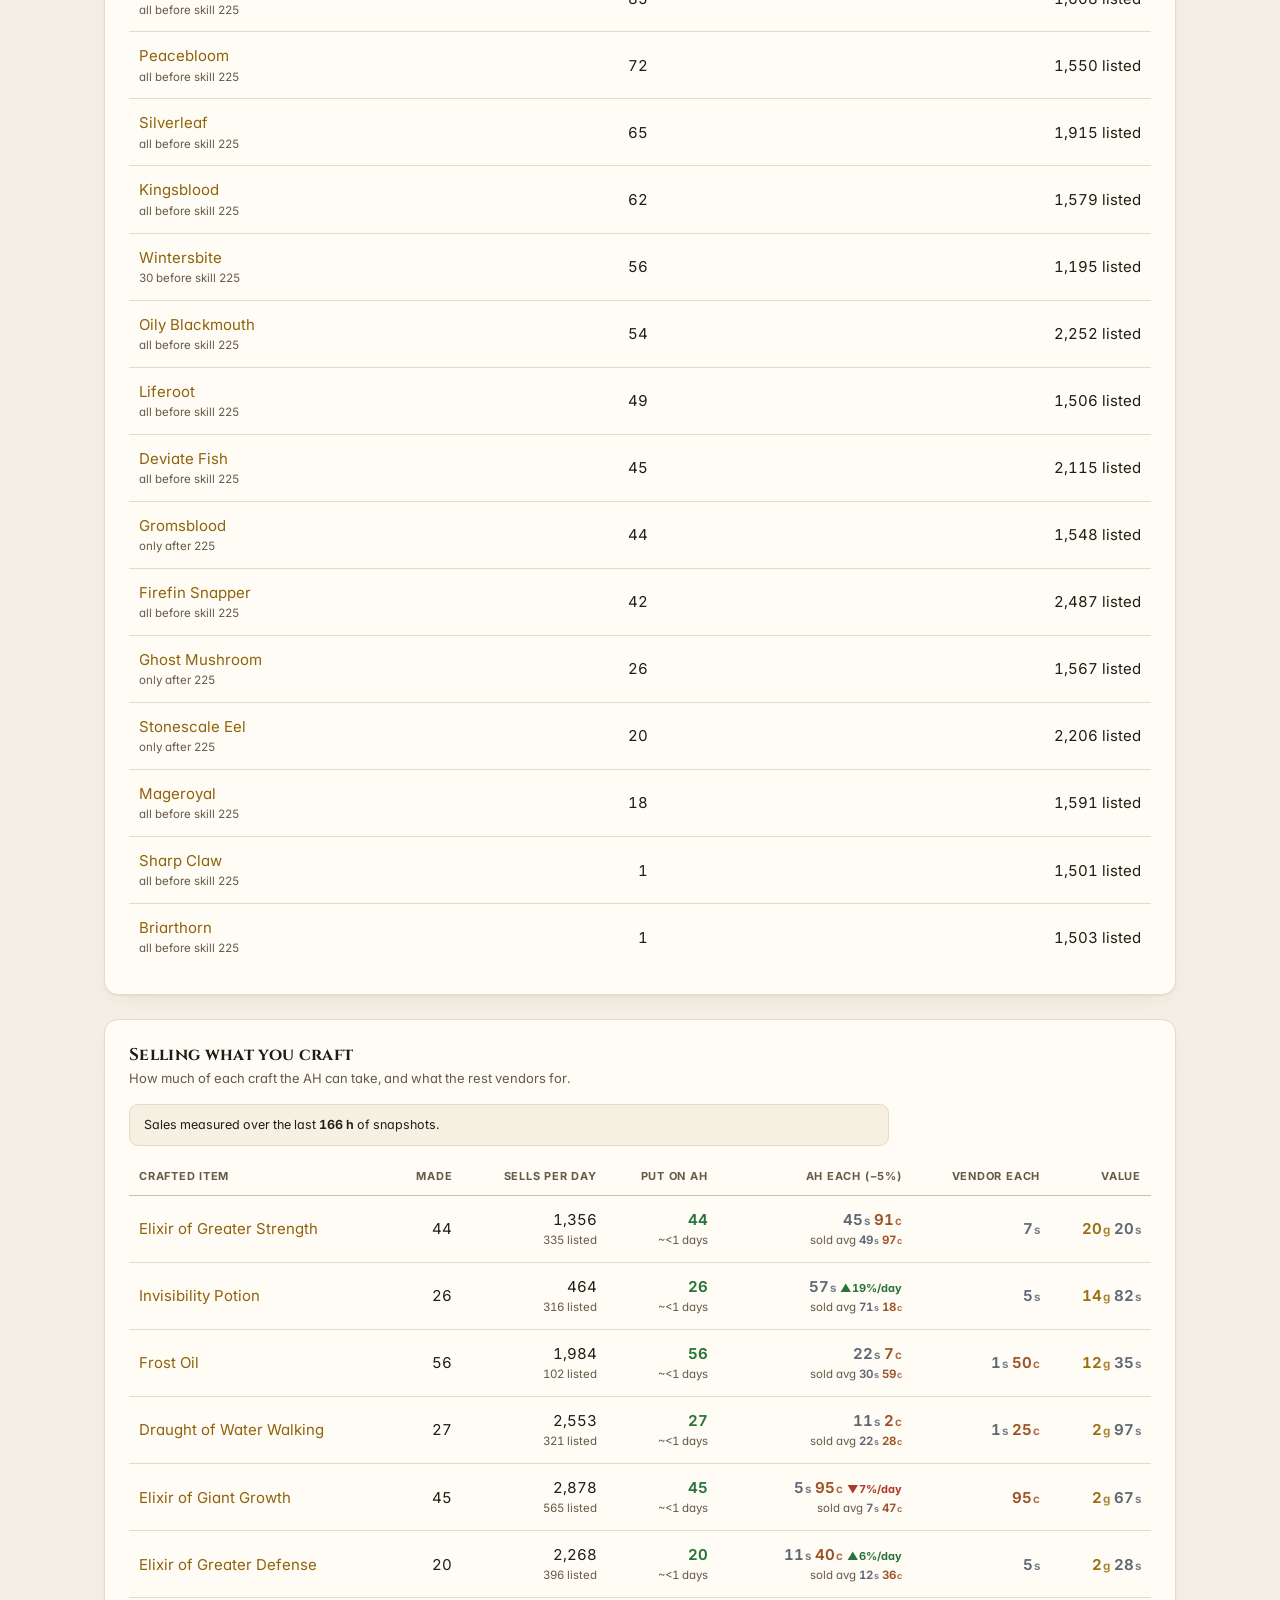
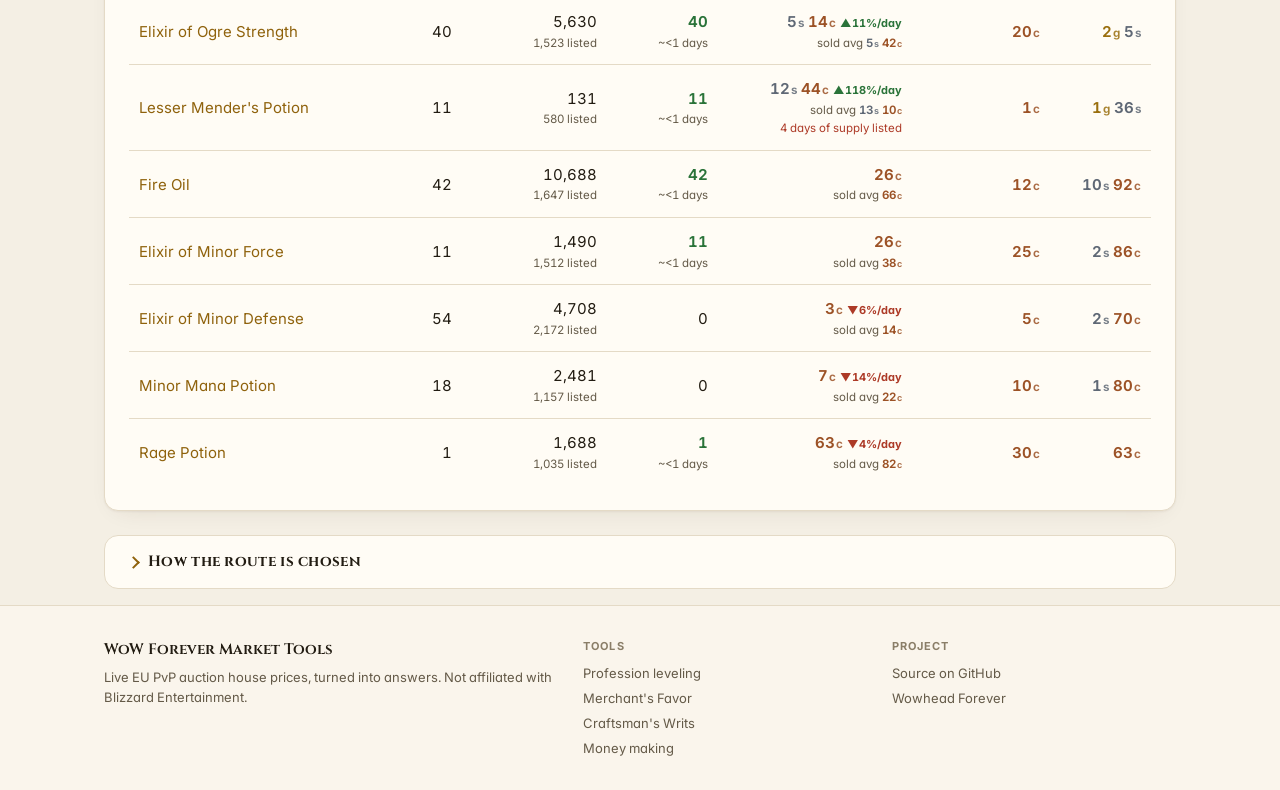
==== commit 852929e4: "Leveling: materials I already have + share link (review #9) - "Materials I already have" box under M" ====
--- a/index.html
+++ b/index.html
@@ -53,7 +53,7 @@
       </div>
     </div>
     <details class="more" open>
-      <summary>More options <small>level · recipes · selling time · smelting · stations</small></summary>
+      <summary>More options <small>level · recipes · selling time · smelting · stations · materials I have</small></summary>
       <div class="controls">
         <div class="ctl"><label for="level">Character level</label><input id="level" type="number" min="1" max="60" step="1" value="60" aria-describedby="time-help"></div>
         <div class="ctl">
@@ -102,8 +102,20 @@
         <div class="ctl"><label for="hourval">My time is worth (gold / hour)</label><input id="hourval" type="number" min="0" step="1" value="10"></div>
         <div class="ctl fish-both"><span class="lbl">Fish I catch</span><label class="chk"><input id="cookcatch" type="checkbox" checked> Cook them first, even when selling raw would pay more</label></div>
       </div>
+      <div class="controls owned-ctl">
+        <div class="ctl owned">
+          <label for="owned">Materials I already have</label>
+          <textarea id="owned" rows="4" spellcheck="false" autocomplete="off" placeholder="20x Linen Cloth&#10;Copper Bar x40&#10;Light Leather 15" aria-describedby="owned-help ownedHint"></textarea>
+          <p class="hint" id="owned-help">One item per line with a count: 20x Linen Cloth, Linen Cloth x20, Linen Cloth 20 or 20 Linen Cloth. The route uses these first and counts them as free.</p>
+          <p class="hint" id="ownedHint" aria-live="polite"></p>
+        </div>
+      </div>
       <p class="hint" id="time-help">Character level decides how far you can train: Journeyman (past 75) needs level 10, Expert (past 150) level 20, Artisan (past 225) level 35. Time value adds a cost to every craft, so the route prefers fewer crafts. Time to sell is how long you'll keep relisting crafts on the AH.</p>
     </details>
+    <div class="share-row">
+      <button type="button" class="chip" id="shareLink">Copy link to this plan</button>
+      <span class="share-msg" id="shareMsg" aria-live="polite"></span>
+    </div>
   </section>
 
   <section class="panel" aria-label="Fishing route" id="fishPanel" hidden>
@@ -132,20 +144,10 @@
   <section class="panel" aria-label="Shopping list" id="shopPanel">
     <div class="panel-head">
       <div><h2>Shopping list</h2><p>Everything the route buys, biggest first.</p></div>
-      <div class="export-btns">
-        <button type="button" class="chip" id="copyAuc" title="Paste in Auctionator: Shopping tab → Import">Copy for Auctionator</button>
-        <button type="button" class="chip" id="copyTxt">Copy as text</button>
-        <span class="copy-msg" id="copyMsg" role="status" aria-live="polite"></span>
-      </div>
     </div>
     <div class="table-scroll">
       <table class="shop"><thead><tr><th>Item</th><th class="num">From AH</th><th class="num">From vendor</th><th class="num">Supply</th></tr></thead><tbody id="shop"></tbody></table>
     </div>
-    <details class="more export">
-      <summary>Auctionator import string <small>AH items only, for copying by hand</small></summary>
-      <p class="hint">In game: Auction House → Auctionator's Shopping tab → Import, paste, Import. Vendor items aren't included; "Copy as text" lists them too.</p>
-      <textarea id="aucStr" readonly rows="3" spellcheck="false" aria-label="Auctionator shopping list import string"></textarea>
-    </details>
   </section>
 
   <section class="panel" aria-label="Selling">
@@ -167,7 +169,8 @@
     <p>Patterns: "Trainer + patterns on AH / vendor / quest" uses patterns you can actually get (vendor prices and NPCs are Classic data; quest patterns such as the Imperial Plate plans count as free). "All patterns" assumes you have every pattern, including drops and new Forever patterns whose source we don't know yet.</p>
     <p>The route stops at each rank cap (75, 150, 225) and shows where to train the next rank. Journeyman needs character level 10, Expert level 20, Artisan level 35, so a lower "Character level" ends the route at the last rank you can train.</p>
     <p>Reagents come from vendors when cheaper, otherwise from the cheapest auction listings still left, or are crafted yourself (bolts, bars, leather…) when that is cheaper. Click ✕ on a step to drop a recipe you don't want; the route is re-planned without it.</p>
-    <p>"Copy for Auctionator" copies the shopping list's AH items as an Auctionator shopping list (exact item names with the quantity to buy) named after the profession and skill range: in game open Auctionator's Shopping tab, click Import and paste it. "Copy as text" gives plain lines such as "20x Linen Cloth", vendor items included.</p>
+    <p>Materials you already have (under More options) are used before anything is bought and count as free, since you own them already: steps say "uses N from your bags", the shopping list shows "have N" and buys only the rest. Names are matched to the game's item names, ignoring case; lines that match no item are listed under the box.</p>
+    <p>"Copy link to this plan" copies a link with your settings in it (profession, skills, selling mode, recipes, faction, character level, time value, excluded recipes, fishing settings and, when the list is short, your materials). Opening the link shows the same plan, priced with that moment's auction house; the page also keeps its address up to date as you change settings. Crafting stations aren't in the link.</p>
     <p>Trainer fees are included: each trainer recipe's cost is paid once, on the step that first uses it ("incl. training"), and each rank's fee (Journeyman 5s, Expert 50s, Artisan 5g) on its training row. Forever's trainer prices and learn skills come from Wowhead's Forever data. Cooking and First Aid's higher ranks come from books or quests, not a trainer fee.</p>
     <p>The route switches recipes only when the other one is clearly cheaper (15%, and at least a minimum per skill point that grows with level) and stays usable for at least 5 more points, so it doesn't jump between items to save a few copper.</p>
     <h3>Fishing</h3>
--- a/style.css
+++ b/style.css
@@ -264,18 +264,6 @@
 }
 .chip:hover { color: var(--text); border-color: var(--line-strong); }
 .chip.on { background: var(--accent); border-color: var(--accent); color: var(--on-accent); }
-.chip:disabled { opacity: .5; cursor: default; }
-
-/* shopping-list export (leveling page) */
-.export-btns { display: flex; flex-wrap: wrap; align-items: center; gap: var(--sp-2); }
-.copy-msg { font-size: var(--fs-xs); font-weight: 600; color: var(--good); }
-details.export { margin-top: var(--sp-4); }
-details.export textarea {
-  display: block; width: 100%; margin-top: var(--sp-3); resize: vertical; min-height: 64px;
-  font: var(--fs-xs)/1.5 ui-monospace, Consolas, monospace; color: var(--text); background: var(--surface-2);
-  border: 1px solid var(--line-strong); border-radius: var(--radius-sm); padding: var(--sp-2) var(--sp-3);
-}
-details.export textarea:focus-visible { outline: 2px solid var(--accent); outline-offset: 1px; }
 
 /* ---------- tables ---------- */
 .table-scroll { overflow-x: auto; margin: 0 calc(-1 * var(--sp-5)); padding: 0 var(--sp-5); }
@@ -547,3 +535,18 @@
 /* leveling: how a step's recipe is learned */
 .tag.learn { color: var(--muted); }
 .tag.learn.train { color: var(--text); border-color: var(--line-strong); }
+
+/* leveling: materials I already have + share link */
+.owned-ctl .ctl.owned { flex: 1 1 360px; max-width: 640px; }
+.owned .hint { margin: 0; }
+textarea {
+  font: inherit; font-size: 14px; color: var(--text); background: var(--surface-2); width: 100%; min-height: 96px; resize: vertical;
+  border: 1px solid var(--line-strong); border-radius: var(--radius-sm); padding: 8px 12px;
+  transition: border-color .15s, box-shadow .15s, background .15s;
+}
+textarea:hover { border-color: var(--accent); }
+textarea:focus { outline: none; border-color: var(--accent); box-shadow: 0 0 0 3px var(--accent-soft); background-color: var(--surface); }
+textarea:focus-visible { outline: 2px solid var(--accent); outline-offset: 1px; }
+.share-row { display: flex; flex-wrap: wrap; align-items: center; gap: var(--sp-2) var(--sp-3); }
+.share-msg { font-size: var(--fs-xs); color: var(--muted); }
+.tag.bags { color: var(--good); border-color: color-mix(in srgb, var(--good) 30%, transparent); }
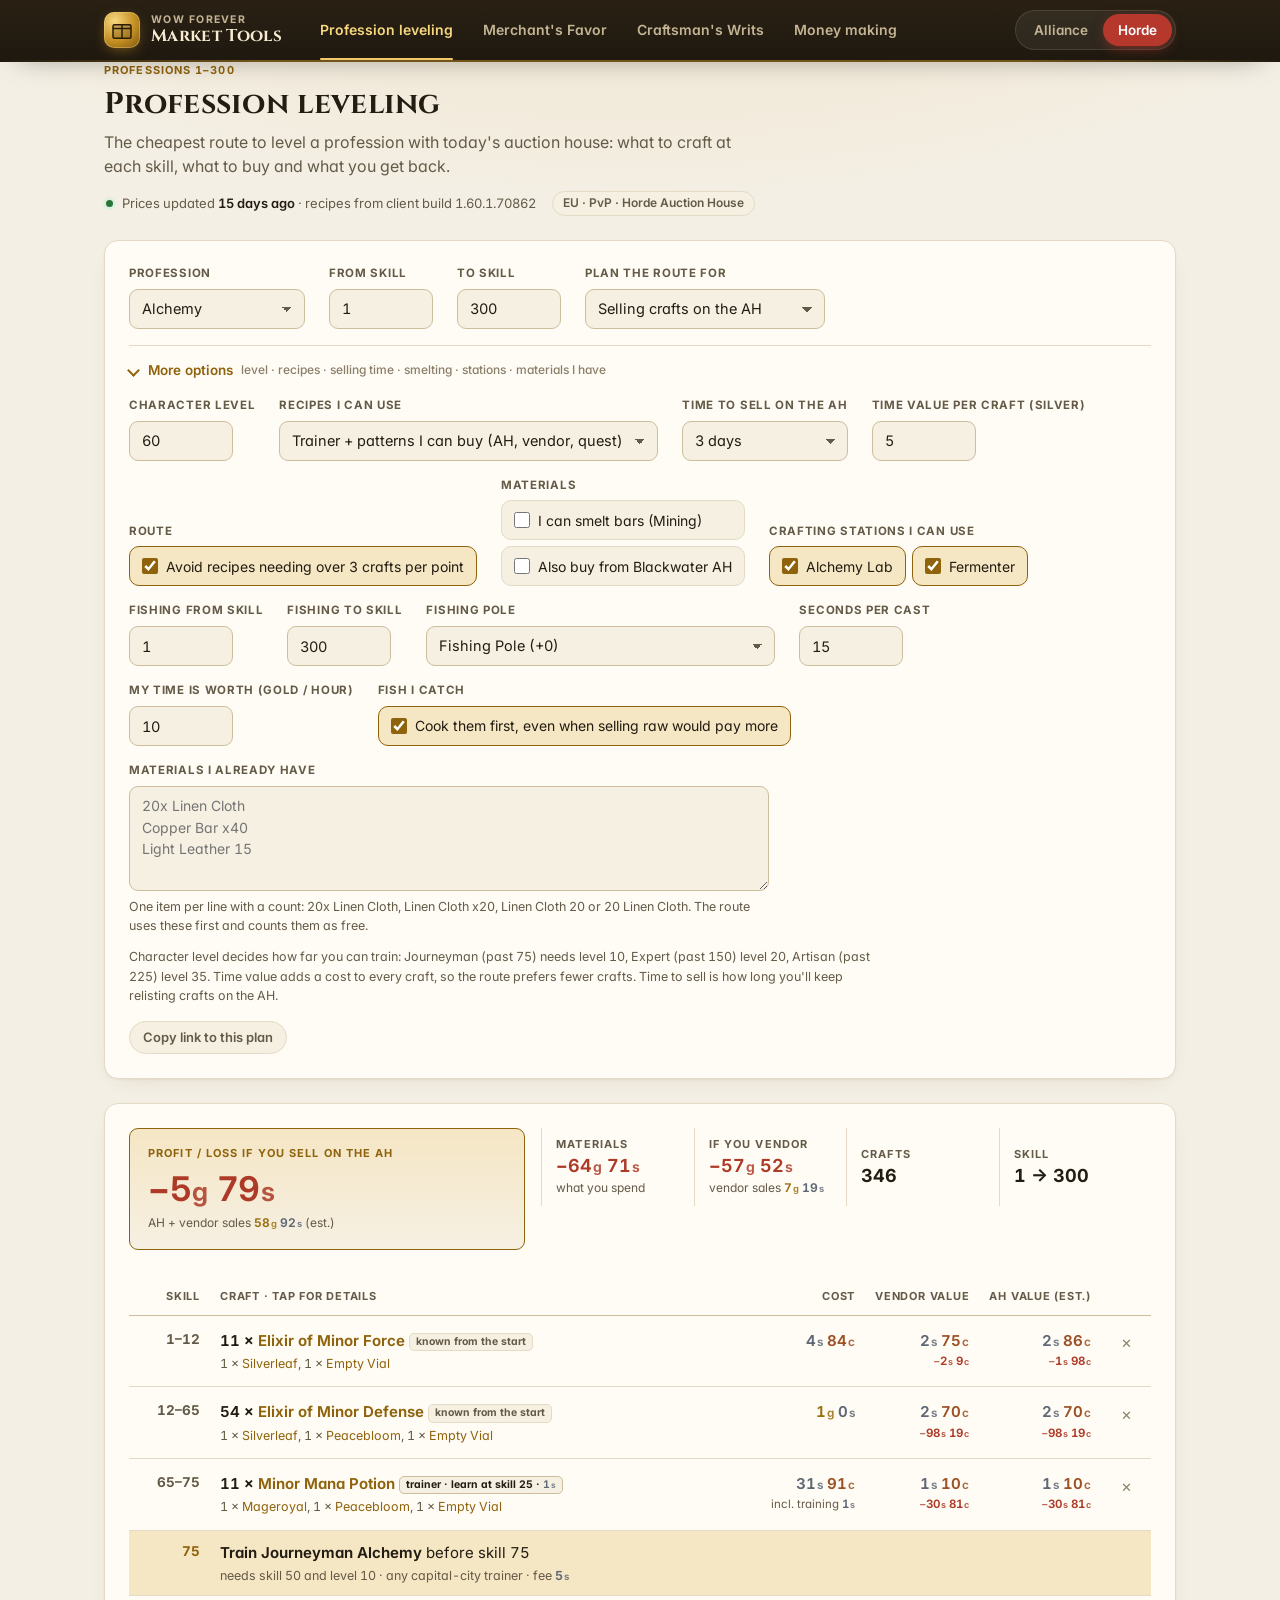
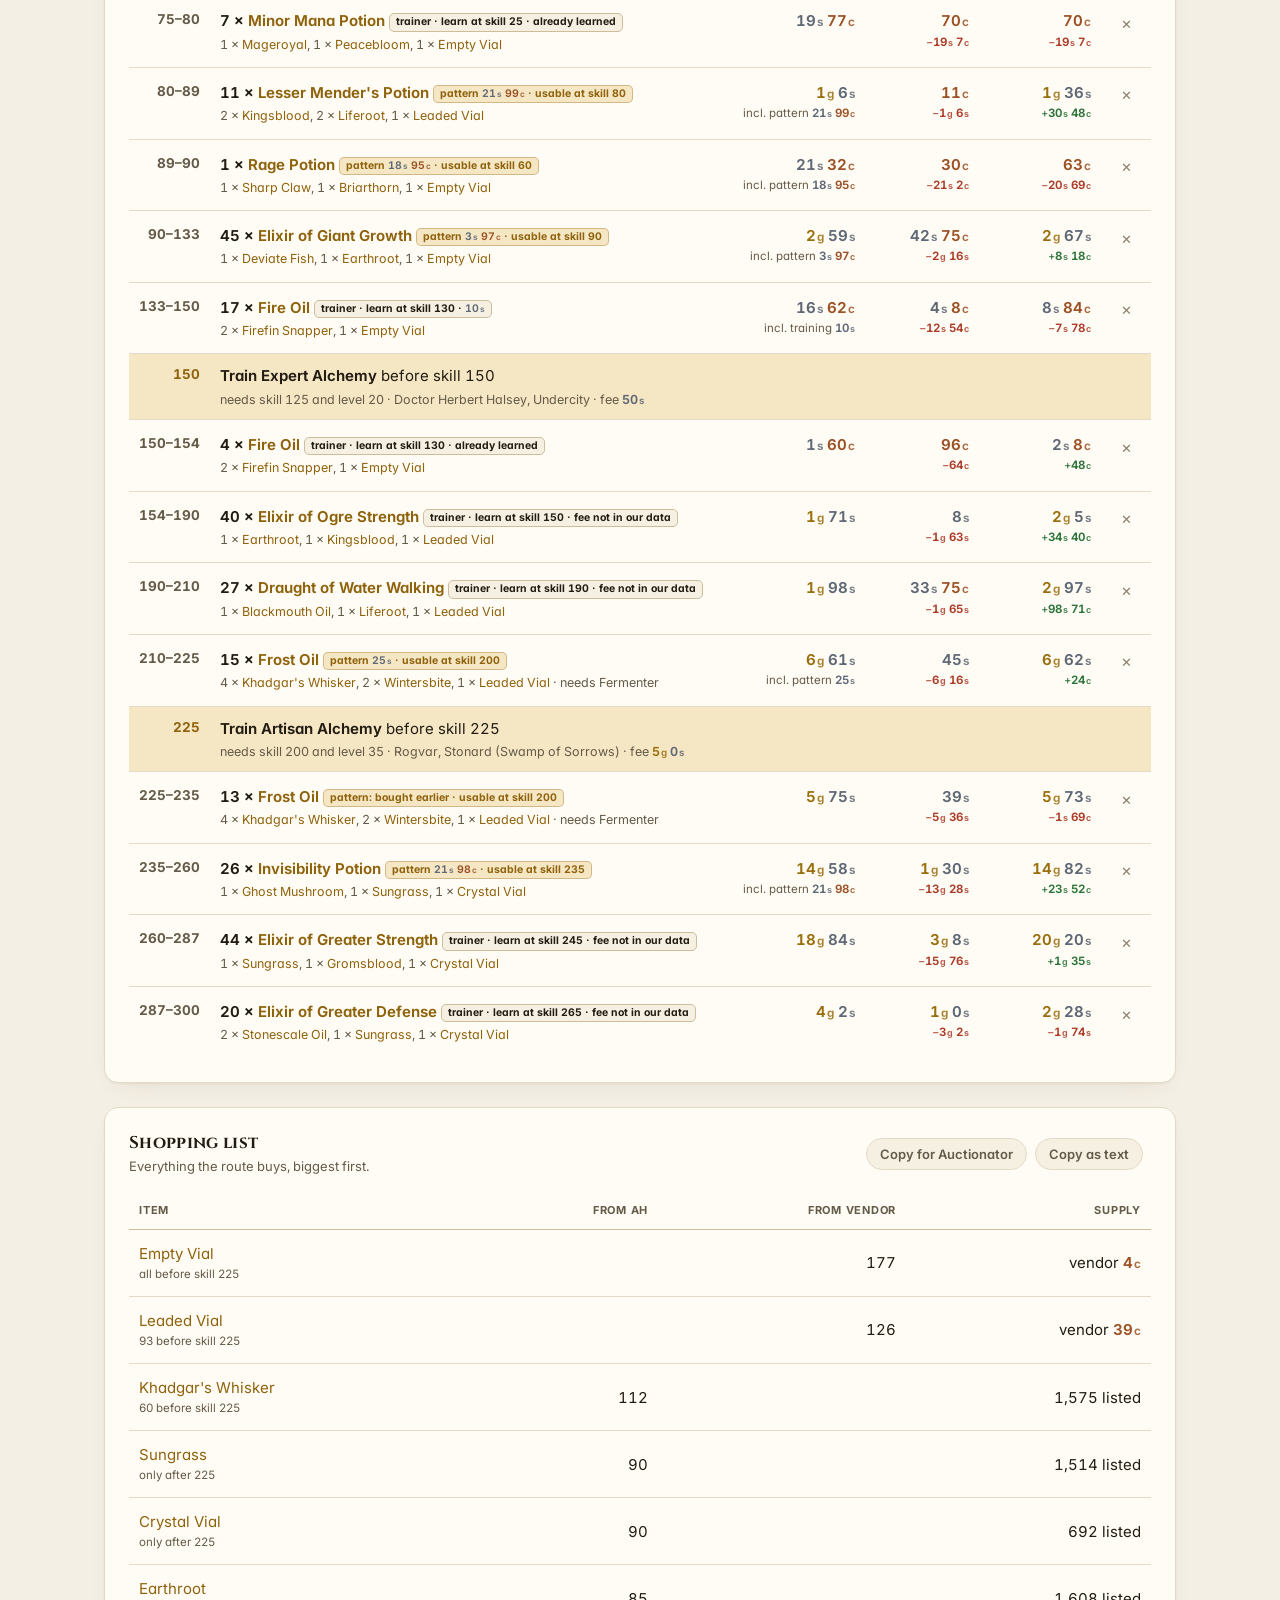
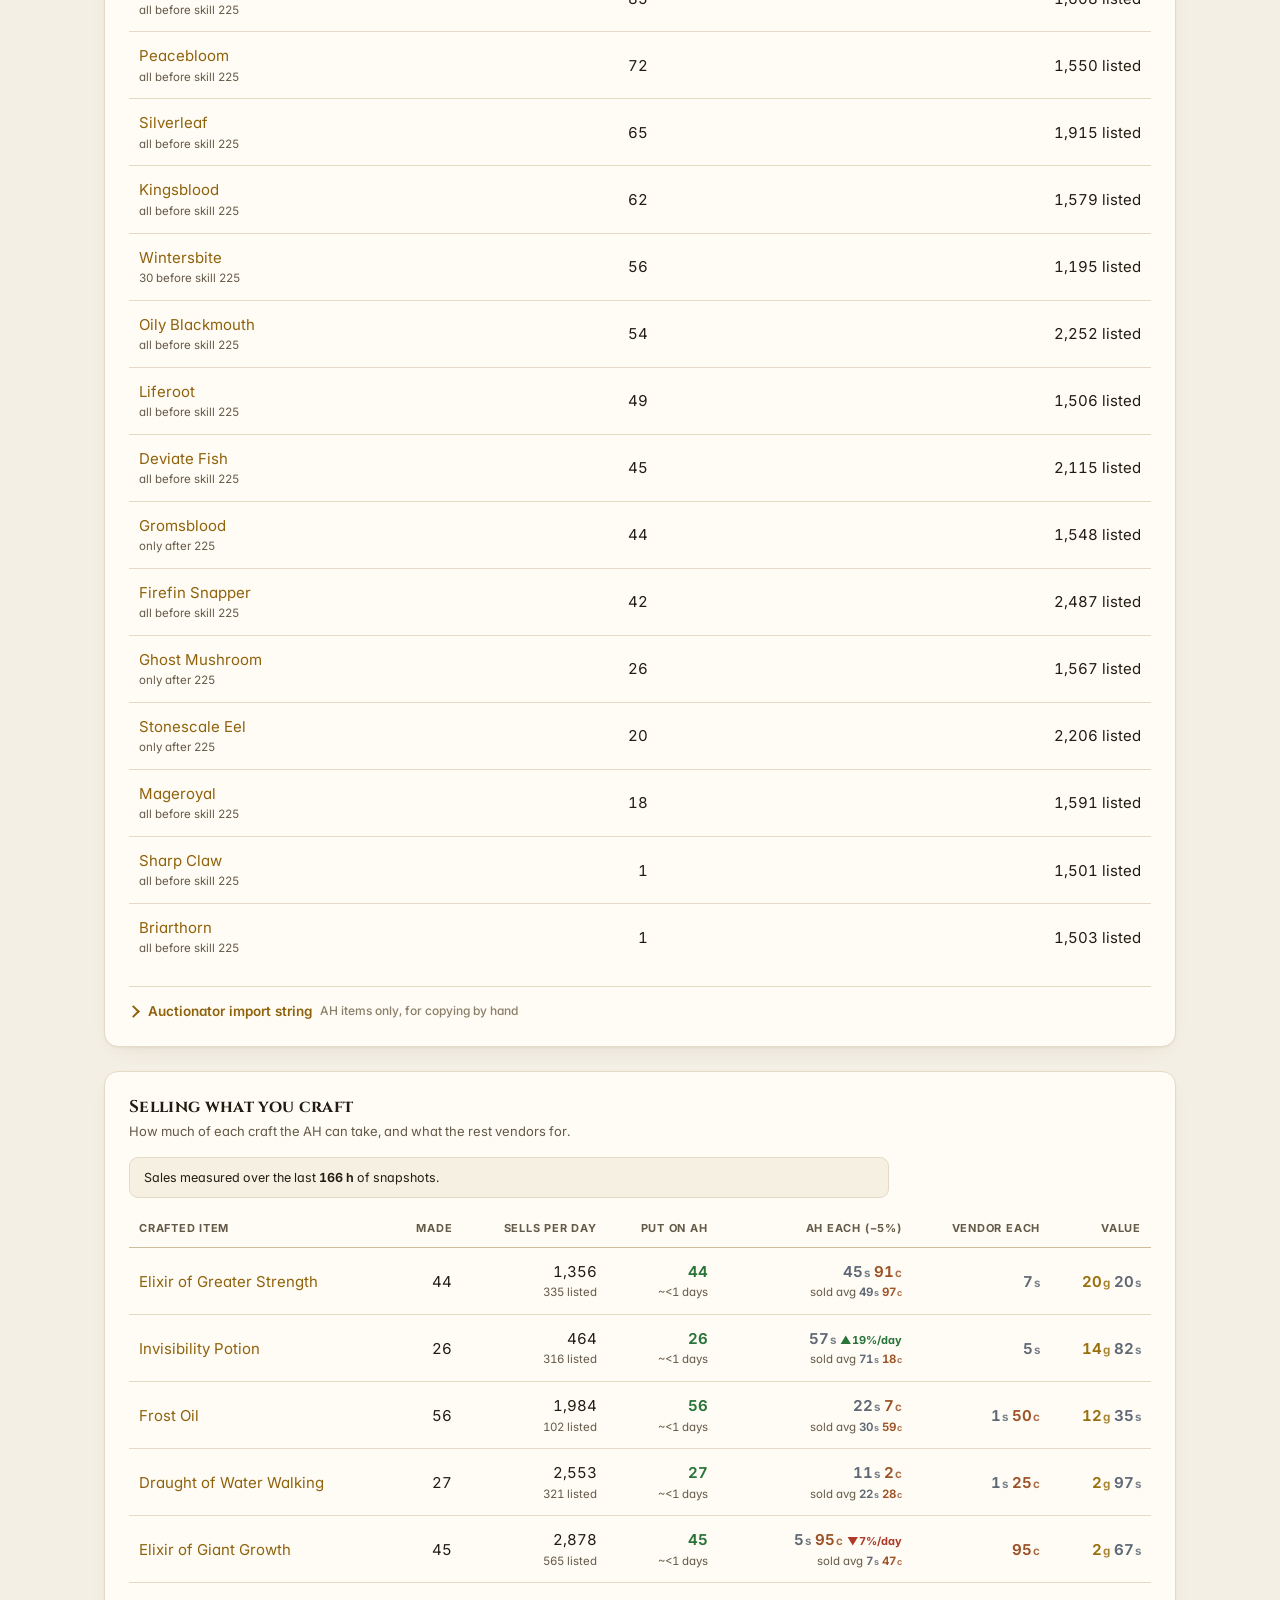
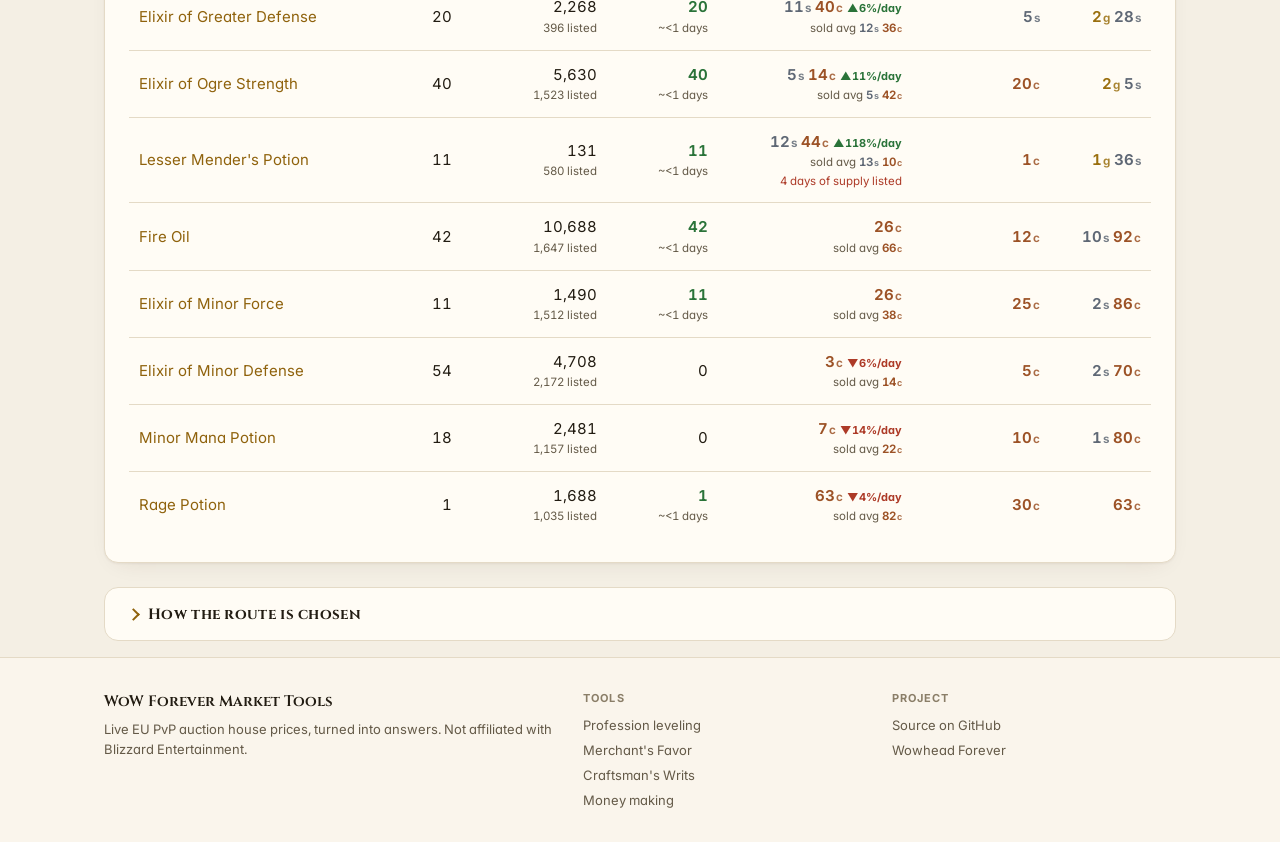
==== commit d35755bc: "Merge branch 'refs/heads/leveling-owned-share' # Conflicts: #	docs/LEVELING-REVIEW.md #	index.html #" ====
--- a/index.html
+++ b/index.html
@@ -144,10 +144,20 @@
   <section class="panel" aria-label="Shopping list" id="shopPanel">
     <div class="panel-head">
       <div><h2>Shopping list</h2><p>Everything the route buys, biggest first.</p></div>
+      <div class="export-btns">
+        <button type="button" class="chip" id="copyAuc" title="Paste in Auctionator: Shopping tab → Import">Copy for Auctionator</button>
+        <button type="button" class="chip" id="copyTxt">Copy as text</button>
+        <span class="copy-msg" id="copyMsg" role="status" aria-live="polite"></span>
+      </div>
     </div>
     <div class="table-scroll">
       <table class="shop"><thead><tr><th>Item</th><th class="num">From AH</th><th class="num">From vendor</th><th class="num">Supply</th></tr></thead><tbody id="shop"></tbody></table>
     </div>
+    <details class="more export">
+      <summary>Auctionator import string <small>AH items only, for copying by hand</small></summary>
+      <p class="hint">In game: Auction House → Auctionator's Shopping tab → Import, paste, Import. Vendor items aren't included; "Copy as text" lists them too.</p>
+      <textarea id="aucStr" readonly rows="3" spellcheck="false" aria-label="Auctionator shopping list import string"></textarea>
+    </details>
   </section>
 
   <section class="panel" aria-label="Selling">
@@ -169,6 +179,7 @@
     <p>Patterns: "Trainer + patterns on AH / vendor / quest" uses patterns you can actually get (vendor prices and NPCs are Classic data; quest patterns such as the Imperial Plate plans count as free). "All patterns" assumes you have every pattern, including drops and new Forever patterns whose source we don't know yet.</p>
     <p>The route stops at each rank cap (75, 150, 225) and shows where to train the next rank. Journeyman needs character level 10, Expert level 20, Artisan level 35, so a lower "Character level" ends the route at the last rank you can train.</p>
     <p>Reagents come from vendors when cheaper, otherwise from the cheapest auction listings still left, or are crafted yourself (bolts, bars, leather…) when that is cheaper. Click ✕ on a step to drop a recipe you don't want; the route is re-planned without it.</p>
+    <p>"Copy for Auctionator" copies the shopping list's AH items as an Auctionator shopping list (exact item names with the quantity to buy) named after the profession and skill range: in game open Auctionator's Shopping tab, click Import and paste it. "Copy as text" gives plain lines such as "20x Linen Cloth", vendor items included.</p>
     <p>Materials you already have (under More options) are used before anything is bought and count as free, since you own them already: steps say "uses N from your bags", the shopping list shows "have N" and buys only the rest. Names are matched to the game's item names, ignoring case; lines that match no item are listed under the box.</p>
     <p>"Copy link to this plan" copies a link with your settings in it (profession, skills, selling mode, recipes, faction, character level, time value, excluded recipes, fishing settings and, when the list is short, your materials). Opening the link shows the same plan, priced with that moment's auction house; the page also keeps its address up to date as you change settings. Crafting stations aren't in the link.</p>
     <p>Trainer fees are included: each trainer recipe's cost is paid once, on the step that first uses it ("incl. training"), and each rank's fee (Journeyman 5s, Expert 50s, Artisan 5g) on its training row. Forever's trainer prices and learn skills come from Wowhead's Forever data. Cooking and First Aid's higher ranks come from books or quests, not a trainer fee.</p>
--- a/style.css
+++ b/style.css
@@ -264,6 +264,18 @@
 }
 .chip:hover { color: var(--text); border-color: var(--line-strong); }
 .chip.on { background: var(--accent); border-color: var(--accent); color: var(--on-accent); }
+.chip:disabled { opacity: .5; cursor: default; }
+
+/* shopping-list export (leveling page) */
+.export-btns { display: flex; flex-wrap: wrap; align-items: center; gap: var(--sp-2); }
+.copy-msg { font-size: var(--fs-xs); font-weight: 600; color: var(--good); }
+details.export { margin-top: var(--sp-4); }
+details.export textarea {
+  display: block; width: 100%; margin-top: var(--sp-3); resize: vertical; min-height: 64px;
+  font: var(--fs-xs)/1.5 ui-monospace, Consolas, monospace; color: var(--text); background: var(--surface-2);
+  border: 1px solid var(--line-strong); border-radius: var(--radius-sm); padding: var(--sp-2) var(--sp-3);
+}
+details.export textarea:focus-visible { outline: 2px solid var(--accent); outline-offset: 1px; }
 
 /* ---------- tables ---------- */
 .table-scroll { overflow-x: auto; margin: 0 calc(-1 * var(--sp-5)); padding: 0 var(--sp-5); }
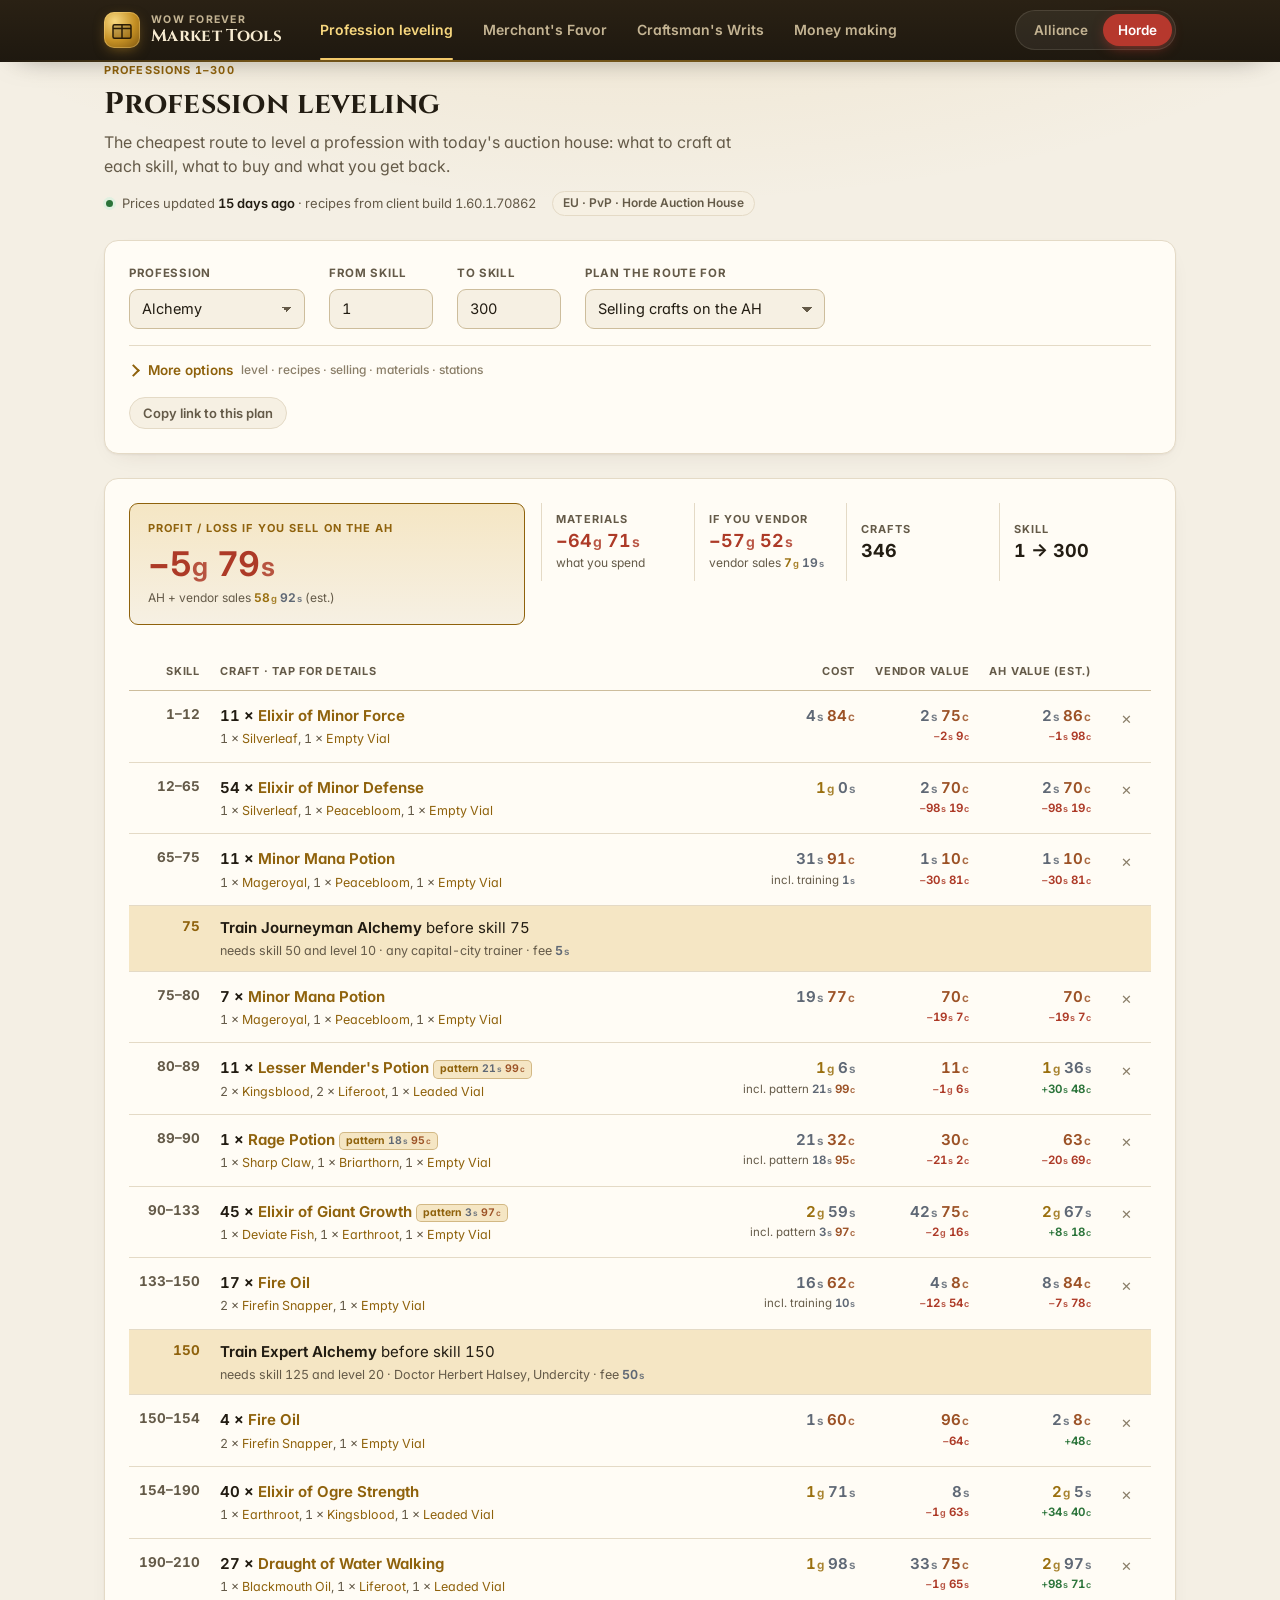
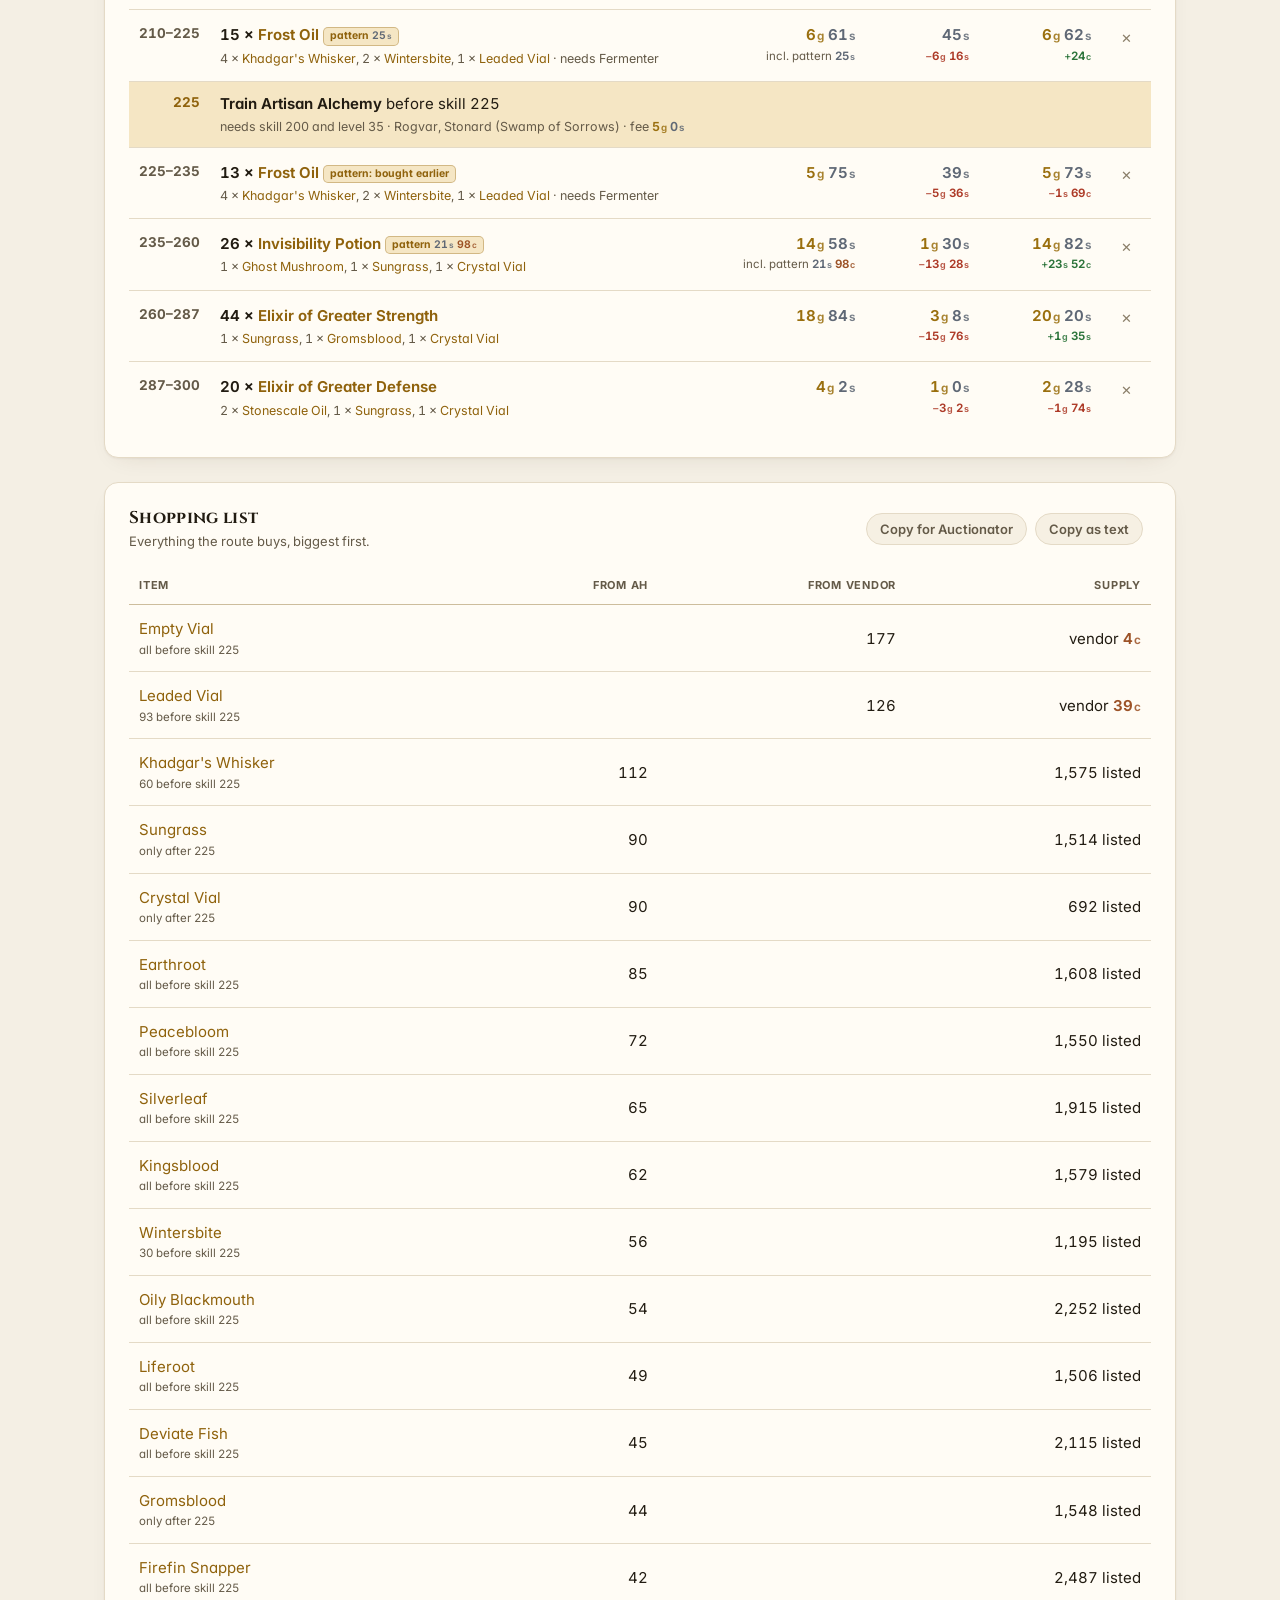
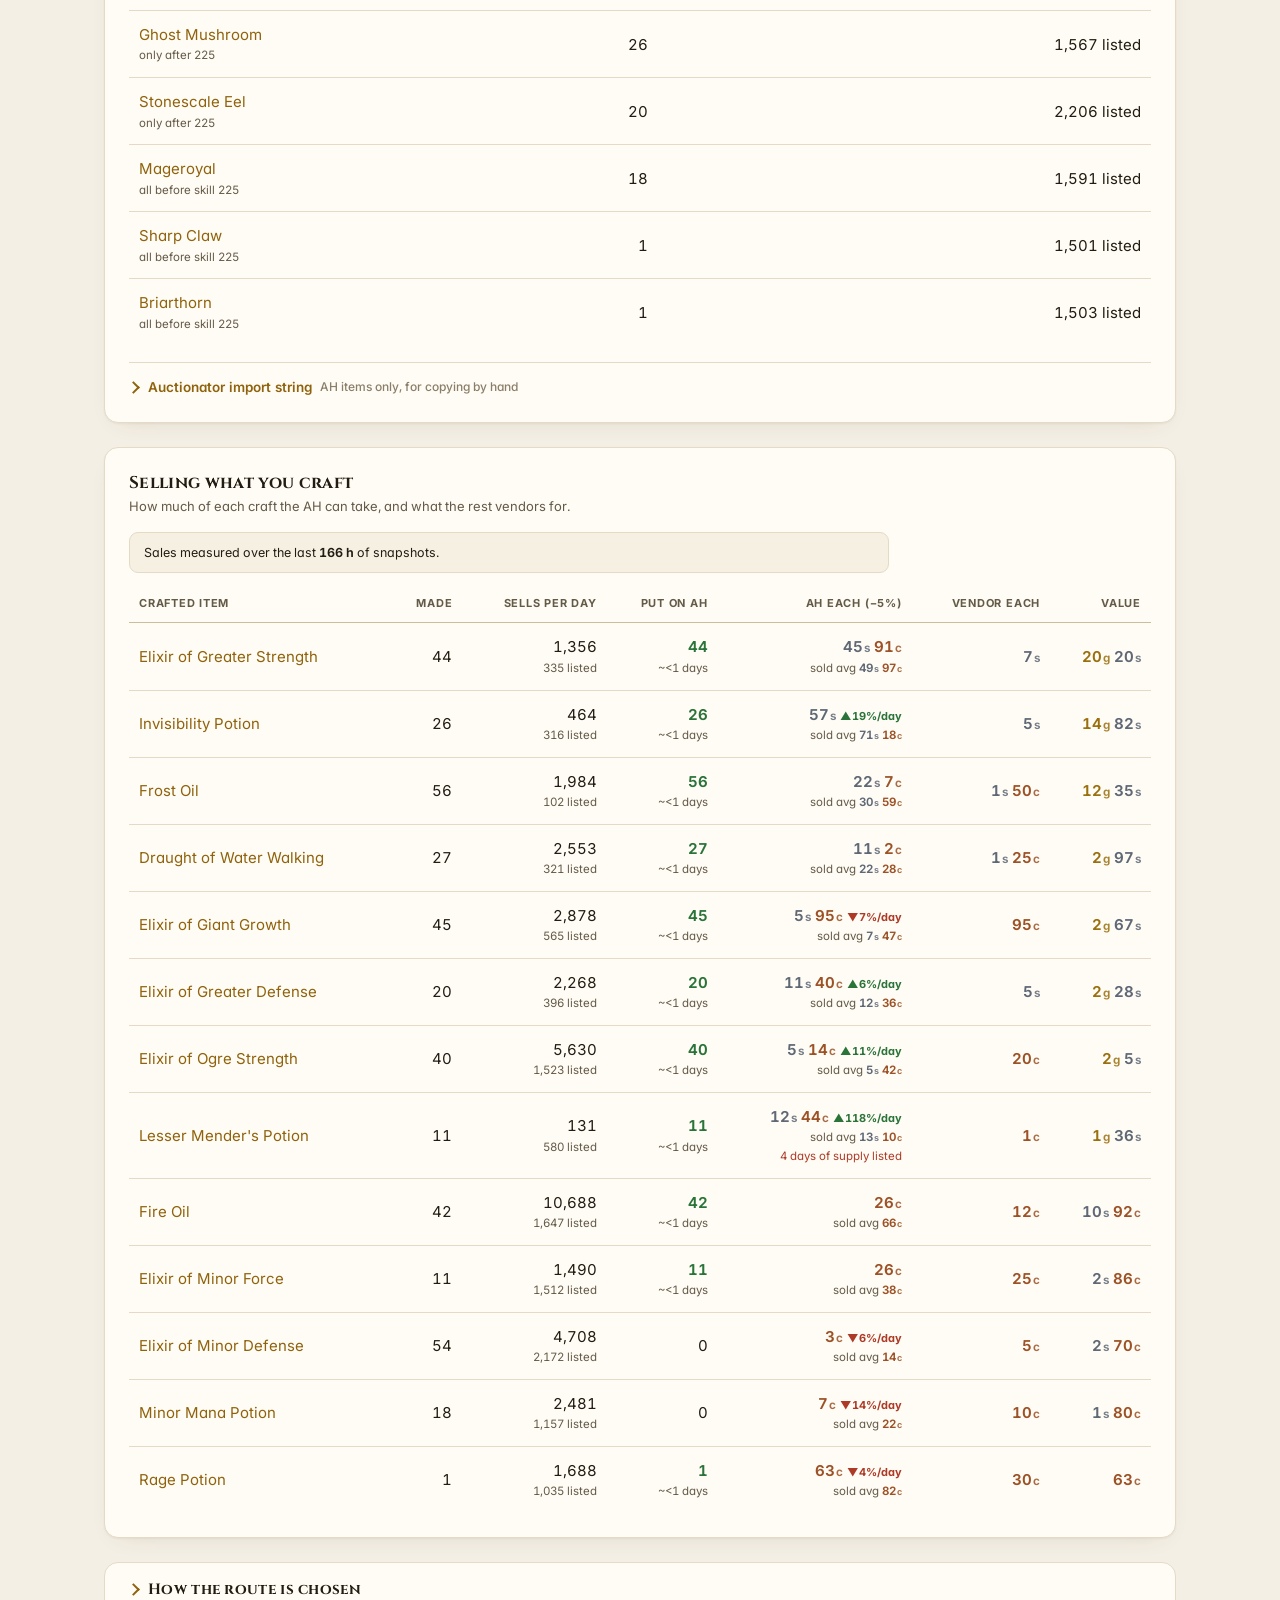
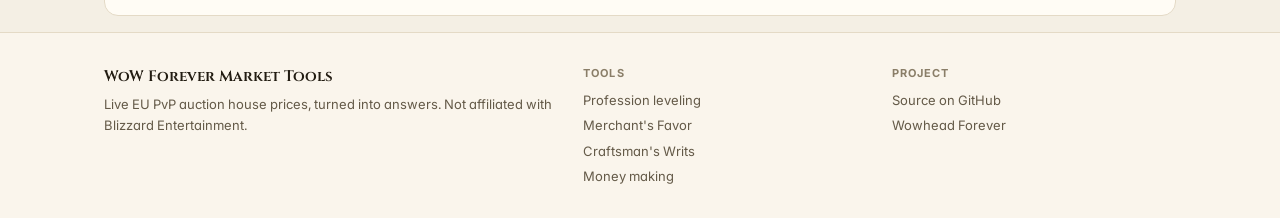
==== commit 336e9842: "UI declutter: leveling and money pages calmer, More options grouped and collapsed - More options dra" ====
--- a/index.html
+++ b/index.html
@@ -41,8 +41,8 @@
   <section class="panel settings" aria-label="Route settings">
     <div class="controls">
       <div class="ctl"><label for="prof">Profession</label><select id="prof"></select></div>
-      <div class="ctl"><label for="from" id="fromLbl">From skill</label><input id="from" type="number" min="1" max="299" value="1"></div>
-      <div class="ctl"><label for="to" id="toLbl">To skill</label><input id="to" type="number" min="2" max="300" value="300"></div>
+      <div class="ctl ctl-num"><label for="from" id="fromLbl">From skill</label><input id="from" type="number" min="1" max="299" value="1"></div>
+      <div class="ctl ctl-num"><label for="to" id="toLbl">To skill</label><input id="to" type="number" min="2" max="300" value="300"></div>
       <div class="ctl">
         <label for="sellmode">Plan the route for</label>
         <select id="sellmode">
@@ -51,20 +51,28 @@
           <option value="none">Ignoring what crafts sell for</option>
         </select>
       </div>
-    </div>
-    <details class="more" open>
-      <summary>More options <small>level · recipes · selling time · smelting · stations · materials I have</small></summary>
-      <div class="controls">
-        <div class="ctl"><label for="level">Character level</label><input id="level" type="number" min="1" max="60" step="1" value="60" aria-describedby="time-help"></div>
-        <div class="ctl">
-          <label for="patterns">Recipes I can use</label>
-          <select id="patterns">
-            <option value="buyable">Trainer + patterns I can buy (AH, vendor, quest)</option>
-            <option value="vendor">Trainer + vendor &amp; quest patterns (no drops)</option>
-            <option value="trainer">Trainer only</option>
-            <option value="all">Trainer + every pattern (I already own them)</option>
-          </select>
-        </div>
+      <!-- route mode (#mode) goes here, next to "Plan the route for" -->
+    </div>
+    <details class="more" data-remember="lv-more">
+      <summary>More options <small>level · recipes · selling · materials · stations</small></summary>
+      <div class="opt-group">
+        <h3 class="opt-h">Character &amp; recipes</h3>
+        <div class="controls">
+          <div class="ctl ctl-num"><label for="level">Character level</label><input id="level" type="number" min="1" max="60" step="1" value="60" aria-describedby="time-help"></div>
+          <div class="ctl ctl-wide">
+            <label for="patterns">Recipes I can use</label>
+            <select id="patterns">
+              <option value="buyable">Trainer + patterns I can buy (AH, vendor, quest)</option>
+              <option value="vendor">Trainer + vendor &amp; quest patterns (no drops)</option>
+              <option value="trainer">Trainer only</option>
+              <option value="all">Trainer + every pattern (I already own them)</option>
+            </select>
+          </div>
+        </div>
+      </div>
+      <div class="opt-group">
+        <h3 class="opt-h">Route &amp; selling</h3>
+        <div class="controls">
         <div class="ctl">
           <label for="wait">Time to sell on the AH</label>
           <select id="wait">
@@ -73,44 +81,53 @@
             <option value="7">7 days</option>
           </select>
         </div>
-        <div class="ctl"><label for="time">Time value per craft (silver)</label><input id="time" type="number" min="0" step="1" value="5" aria-describedby="time-help"></div>
+        <div class="ctl ctl-num"><label for="time">Time per craft (silver)</label><input id="time" type="number" min="0" step="1" value="5" aria-describedby="time-help"></div>
         <div class="ctl">
           <span class="lbl">Route</span>
           <label class="chk"><input id="fast" type="checkbox" checked> Avoid recipes needing over 3 crafts per point</label>
         </div>
-        <div class="ctl">
-          <span class="lbl">Materials</span>
-          <label class="chk"><input id="mining" type="checkbox"> I can smelt bars (Mining)</label>
-          <label class="chk"><input id="neutral" type="checkbox"> Also buy from Blackwater AH</label>
-        </div>
-        <fieldset class="ctl profs" id="stationsCtl"><legend>Crafting stations I can use</legend><div id="stations" class="stations"></div></fieldset>
-      </div>
-      <div class="controls fish-ctl" id="fishCtl" hidden>
-        <div class="ctl fish-both"><label for="ffrom">Fishing from skill</label><input id="ffrom" type="number" min="1" max="299" value="1"></div>
-        <div class="ctl fish-both"><label for="fto">Fishing to skill</label><input id="fto" type="number" min="2" max="300" value="300"></div>
-        <div class="ctl">
-          <label for="pole">Fishing pole</label>
-          <select id="pole">
-            <option value="0">Fishing Pole (+0)</option>
-            <option value="5">Strong Fishing Pole (+5)</option>
-            <option value="20">Big Iron Fishing Pole (+20)</option>
-            <option value="25">Nat Pagle's Extreme Angler FC-5000 (+25)</option>
-            <option value="35">Arcanite Fishing Pole (+35)</option>
-          </select>
-        </div>
-        <div class="ctl"><label for="castsec">Seconds per cast</label><input id="castsec" type="number" min="5" max="40" step="1" value="15"></div>
-        <div class="ctl"><label for="hourval">My time is worth (gold / hour)</label><input id="hourval" type="number" min="0" step="1" value="10"></div>
-        <div class="ctl fish-both"><span class="lbl">Fish I catch</span><label class="chk"><input id="cookcatch" type="checkbox" checked> Cook them first, even when selling raw would pay more</label></div>
-      </div>
-      <div class="controls owned-ctl">
-        <div class="ctl owned">
-          <label for="owned">Materials I already have</label>
-          <textarea id="owned" rows="4" spellcheck="false" autocomplete="off" placeholder="20x Linen Cloth&#10;Copper Bar x40&#10;Light Leather 15" aria-describedby="owned-help ownedHint"></textarea>
-          <p class="hint" id="owned-help">One item per line with a count: 20x Linen Cloth, Linen Cloth x20, Linen Cloth 20 or 20 Linen Cloth. The route uses these first and counts them as free.</p>
-          <p class="hint" id="ownedHint" aria-live="polite"></p>
-        </div>
-      </div>
-      <p class="hint" id="time-help">Character level decides how far you can train: Journeyman (past 75) needs level 10, Expert (past 150) level 20, Artisan (past 225) level 35. Time value adds a cost to every craft, so the route prefers fewer crafts. Time to sell is how long you'll keep relisting crafts on the AH.</p>
+        </div>
+        <p class="hint" id="time-help">Ranks need character level 10 (past 75), 20 (past 150) and 35 (past 225). Time per craft makes the route prefer fewer crafts.</p>
+      </div>
+      <div class="opt-group">
+        <h3 class="opt-h">Materials</h3>
+        <div class="controls">
+          <div class="ctl">
+            <span class="lbl">I can also</span>
+            <label class="chk"><input id="mining" type="checkbox"> Smelt bars (Mining)</label>
+            <label class="chk"><input id="neutral" type="checkbox"> Buy from Blackwater AH (neutral)</label>
+          </div>
+          <fieldset class="ctl profs" id="stationsCtl"><legend>Crafting stations I can use</legend><div id="stations" class="stations"></div></fieldset>
+        </div>
+        <div class="controls owned-ctl">
+          <div class="ctl owned">
+            <label for="owned">Materials I already have</label>
+            <textarea id="owned" rows="3" spellcheck="false" autocomplete="off" placeholder="20x Linen Cloth&#10;Copper Bar x40&#10;Light Leather 15" aria-describedby="owned-help ownedHint"></textarea>
+            <p class="hint" id="owned-help">One item per line with a count. Used first and counted as free.</p>
+            <p class="hint" id="ownedHint" aria-live="polite"></p>
+          </div>
+        </div>
+      </div>
+      <div class="opt-group" id="fishCtl" hidden>
+        <h3 class="opt-h">Fishing</h3>
+        <div class="controls fish-ctl">
+          <div class="ctl ctl-num fish-both"><label for="ffrom">Fishing from skill</label><input id="ffrom" type="number" min="1" max="299" value="1"></div>
+          <div class="ctl ctl-num fish-both"><label for="fto">Fishing to skill</label><input id="fto" type="number" min="2" max="300" value="300"></div>
+          <div class="ctl">
+            <label for="pole">Fishing pole</label>
+            <select id="pole">
+              <option value="0">Fishing Pole (+0)</option>
+              <option value="5">Strong Fishing Pole (+5)</option>
+              <option value="20">Big Iron Fishing Pole (+20)</option>
+              <option value="25">Nat Pagle's Extreme Angler FC-5000 (+25)</option>
+              <option value="35">Arcanite Fishing Pole (+35)</option>
+            </select>
+          </div>
+          <div class="ctl ctl-num"><label for="castsec">Seconds per cast</label><input id="castsec" type="number" min="5" max="40" step="1" value="15"></div>
+          <div class="ctl ctl-num"><label for="hourval">My time (gold / hour)</label><input id="hourval" type="number" min="0" step="1" value="10"></div>
+          <div class="ctl fish-both"><span class="lbl">Fish I catch</span><label class="chk"><input id="cookcatch" type="checkbox" checked> Cook them first, even when raw pays more</label></div>
+        </div>
+      </div>
     </details>
     <div class="share-row">
       <button type="button" class="chip" id="shareLink">Copy link to this plan</button>
@@ -183,7 +200,6 @@
     <p>Materials you already have (under More options) are used before anything is bought and count as free, since you own them already: steps say "uses N from your bags", the shopping list shows "have N" and buys only the rest. Names are matched to the game's item names, ignoring case; lines that match no item are listed under the box.</p>
     <p>"Copy link to this plan" copies a link with your settings in it (profession, skills, selling mode, recipes, faction, character level, time value, excluded recipes, fishing settings and, when the list is short, your materials). Opening the link shows the same plan, priced with that moment's auction house; the page also keeps its address up to date as you change settings. Crafting stations aren't in the link.</p>
     <p>Trainer fees are included: each trainer recipe's cost is paid once, on the step that first uses it ("incl. training"), and each rank's fee (Journeyman 5s, Expert 50s, Artisan 5g) on its training row. Forever's trainer prices and learn skills come from Wowhead's Forever data. Cooking and First Aid's higher ranks come from books or quests, not a trainer fee.</p>
-    <p>The route switches recipes only when the other one is clearly cheaper (15%, and at least a minimum per skill point that grows with level) and stays usable for at least 5 more points, so it doesn't jump between items to save a few copper.</p>
     <h3>Fishing</h3>
     <p>Pick <i>Fishing</i> or <i>Fishing + Cooking</i> as the profession. A cast catches something with chance (your skill − the spot's base skill + 5)%, where your skill includes the pole and lure; below the base skill nothing bites, and from base + 95 nothing gets away (25 in the starting zones, 75 in the capitals and level 10–20 zones, 150, 225, 300 and 425 further out). Fishing skill goes up on successful catches only, and where you fish doesn't change the rate: 1 catch per point up to 100, then one more catch per point every 25 skill (10 per point at 290–300), about 1,280 catches for 1–300.</p>
     <p>Each skill point picks the spot and lure with the lowest cost: hours spent × what your time is worth, plus lures, minus what the catch sells for (on the AH up to your share of measured demand, the rest at the vendor). It only moves to another spot when that is clearly better, since travel isn't free, and only to zones your character level is suited for. Ranks: Journeyman at skill 50 from any fishing trainer (level 10), Expert with the book "Expert Fishing - The Bass and You" from Old Man Heming in Booty Bay (skill 125, level 20), Artisan from Nat Pagle's quest in Dustwallow Marsh (skill 225, level 35).</p>
--- a/style.css
+++ b/style.css
@@ -562,3 +562,21 @@
 .share-row { display: flex; flex-wrap: wrap; align-items: center; gap: var(--sp-2) var(--sp-3); }
 .share-msg { font-size: var(--fs-xs); color: var(--muted); }
 .tag.bags { color: var(--good); border-color: color-mix(in srgb, var(--good) 30%, transparent); }
+
+/* "More options" split into labelled groups (opt-group > h3.opt-h + .controls) */
+details.more > .opt-group { margin-top: var(--sp-4); padding-top: var(--sp-4); border-top: 1px dashed var(--line); }
+details.more > .opt-group:first-of-type { border-top: 0; padding-top: 0; }
+.opt-h { margin: 0 0 var(--sp-3); font-family: inherit; font-size: var(--fs-xs); font-weight: 700; color: var(--text); letter-spacing: .02em; }
+.opt-group > .controls + .controls { margin-top: var(--sp-4); }
+.opt-group > .hint { margin-top: var(--sp-2); }
+.panel:not(.settings) > details.more:not(:last-child) { margin-bottom: var(--sp-4); }
+.panel:not(.settings) > .controls + details.more { margin-top: var(--sp-4); }
+.panel > .controls + .hint { margin-top: calc(-1 * var(--sp-2)); }
+
+/* row notes that ask you to do something (get a tool first, keep output for later): plain text, no chips */
+.step-act { color: var(--text); }
+.act-tool { color: var(--accent); }
+.act-tool a { color: inherit; }
+.act-keep { color: var(--good); }
+.pat-txt { color: var(--accent); white-space: nowrap; }
+@media (max-width: 760px) { .controls .ctl-wide { flex-basis: 100%; } details.more > summary small { display: none; } }
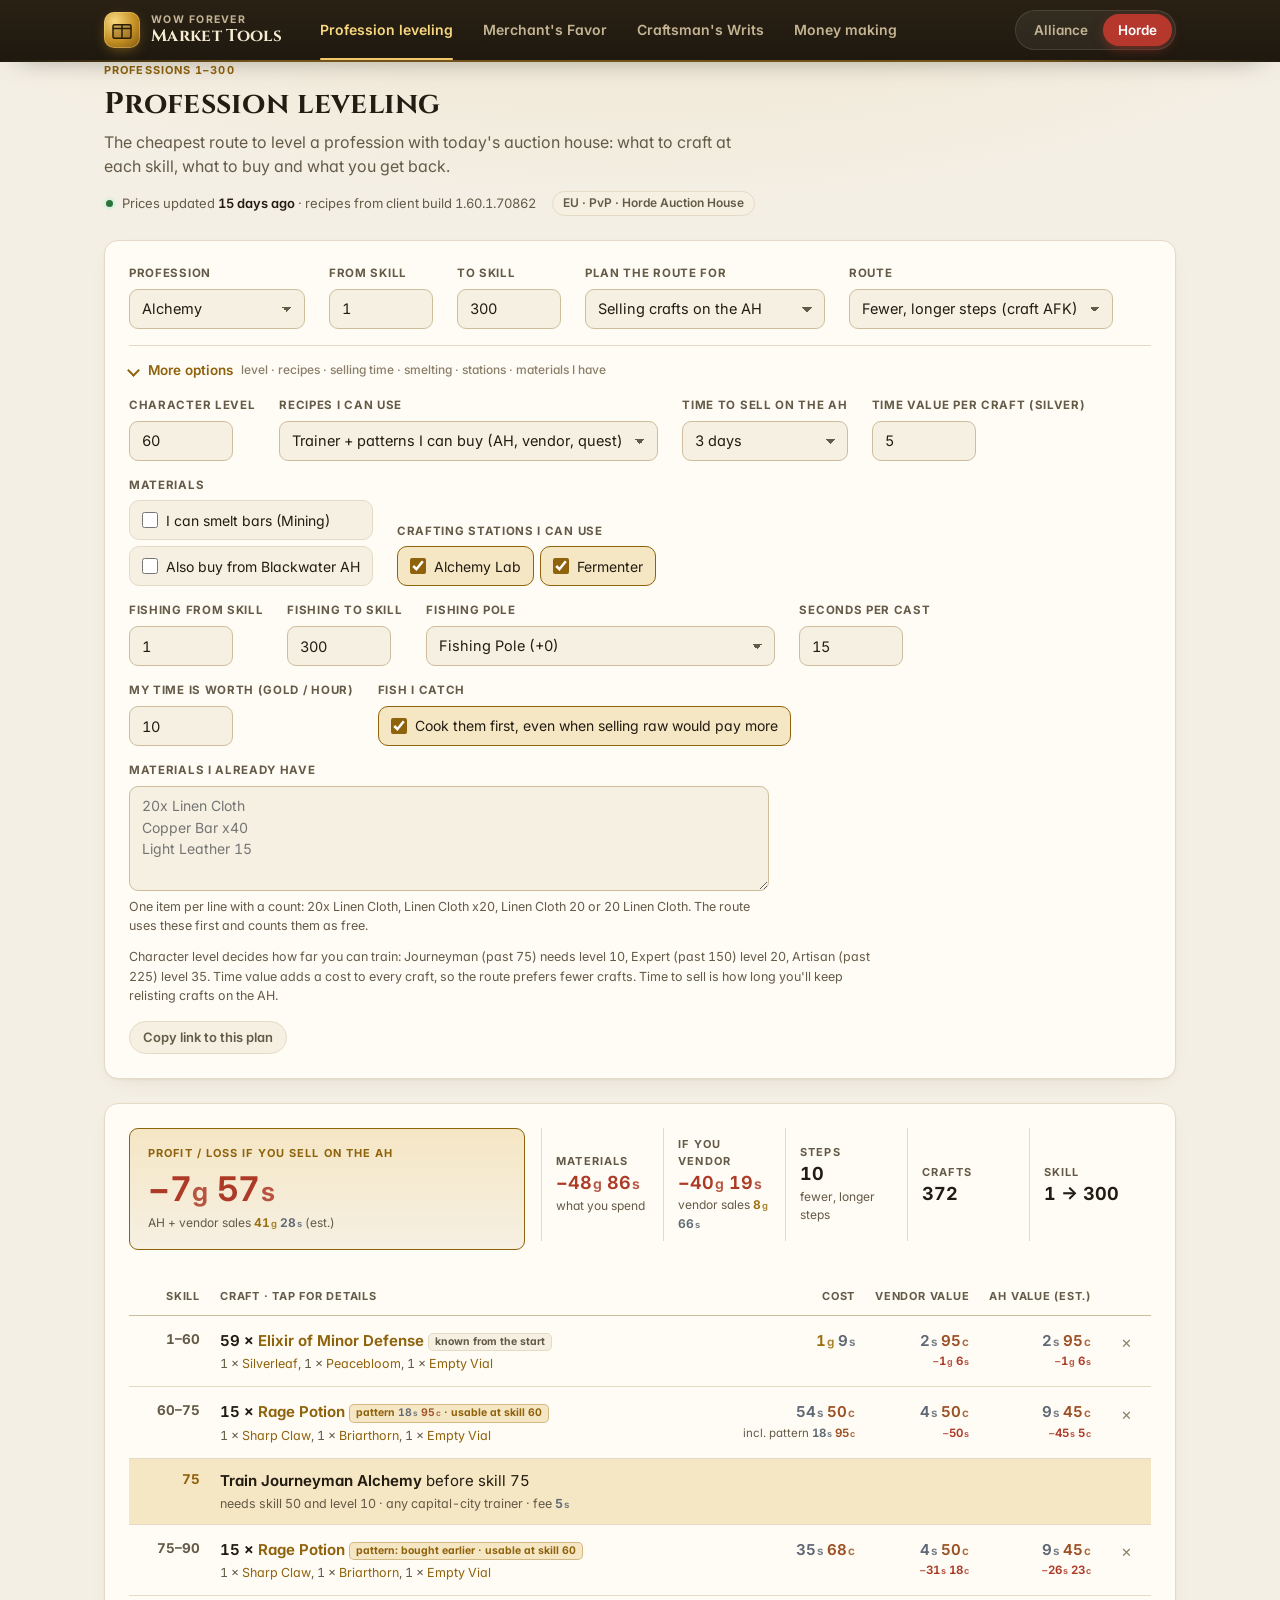
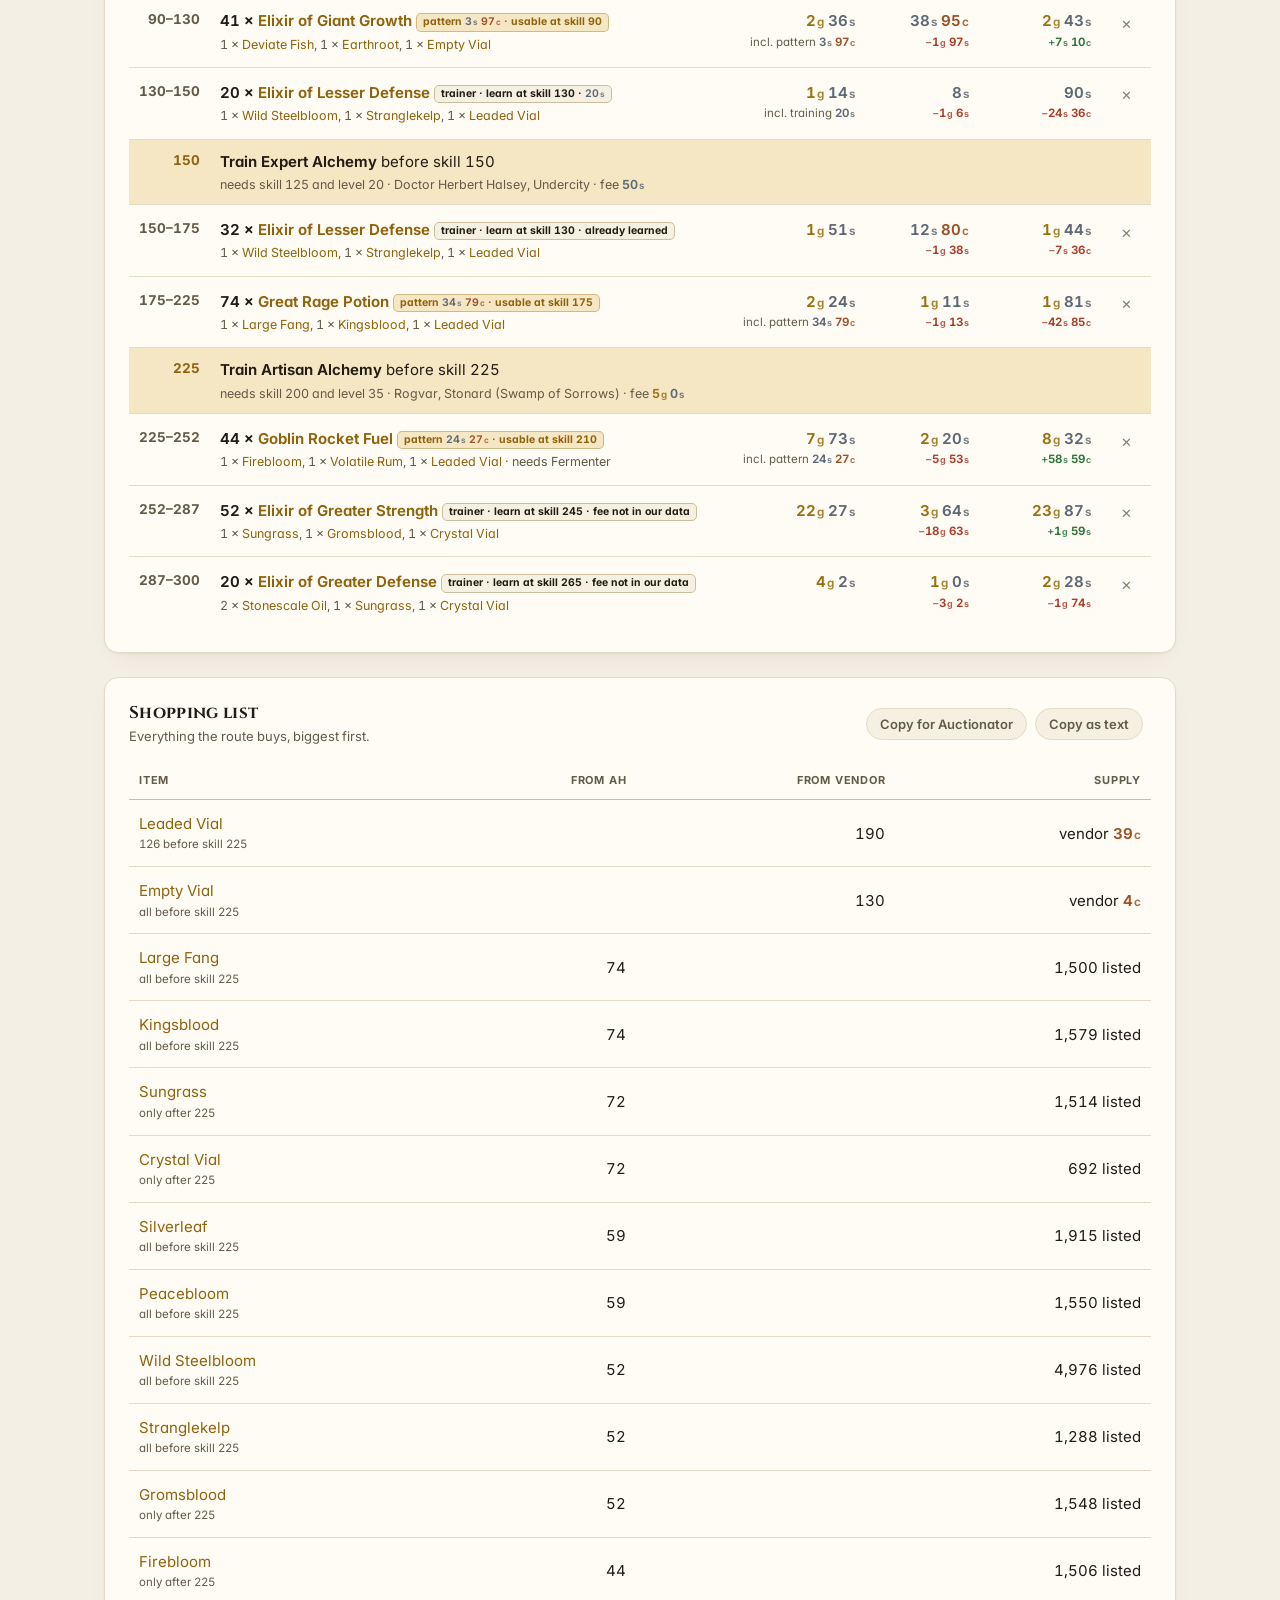
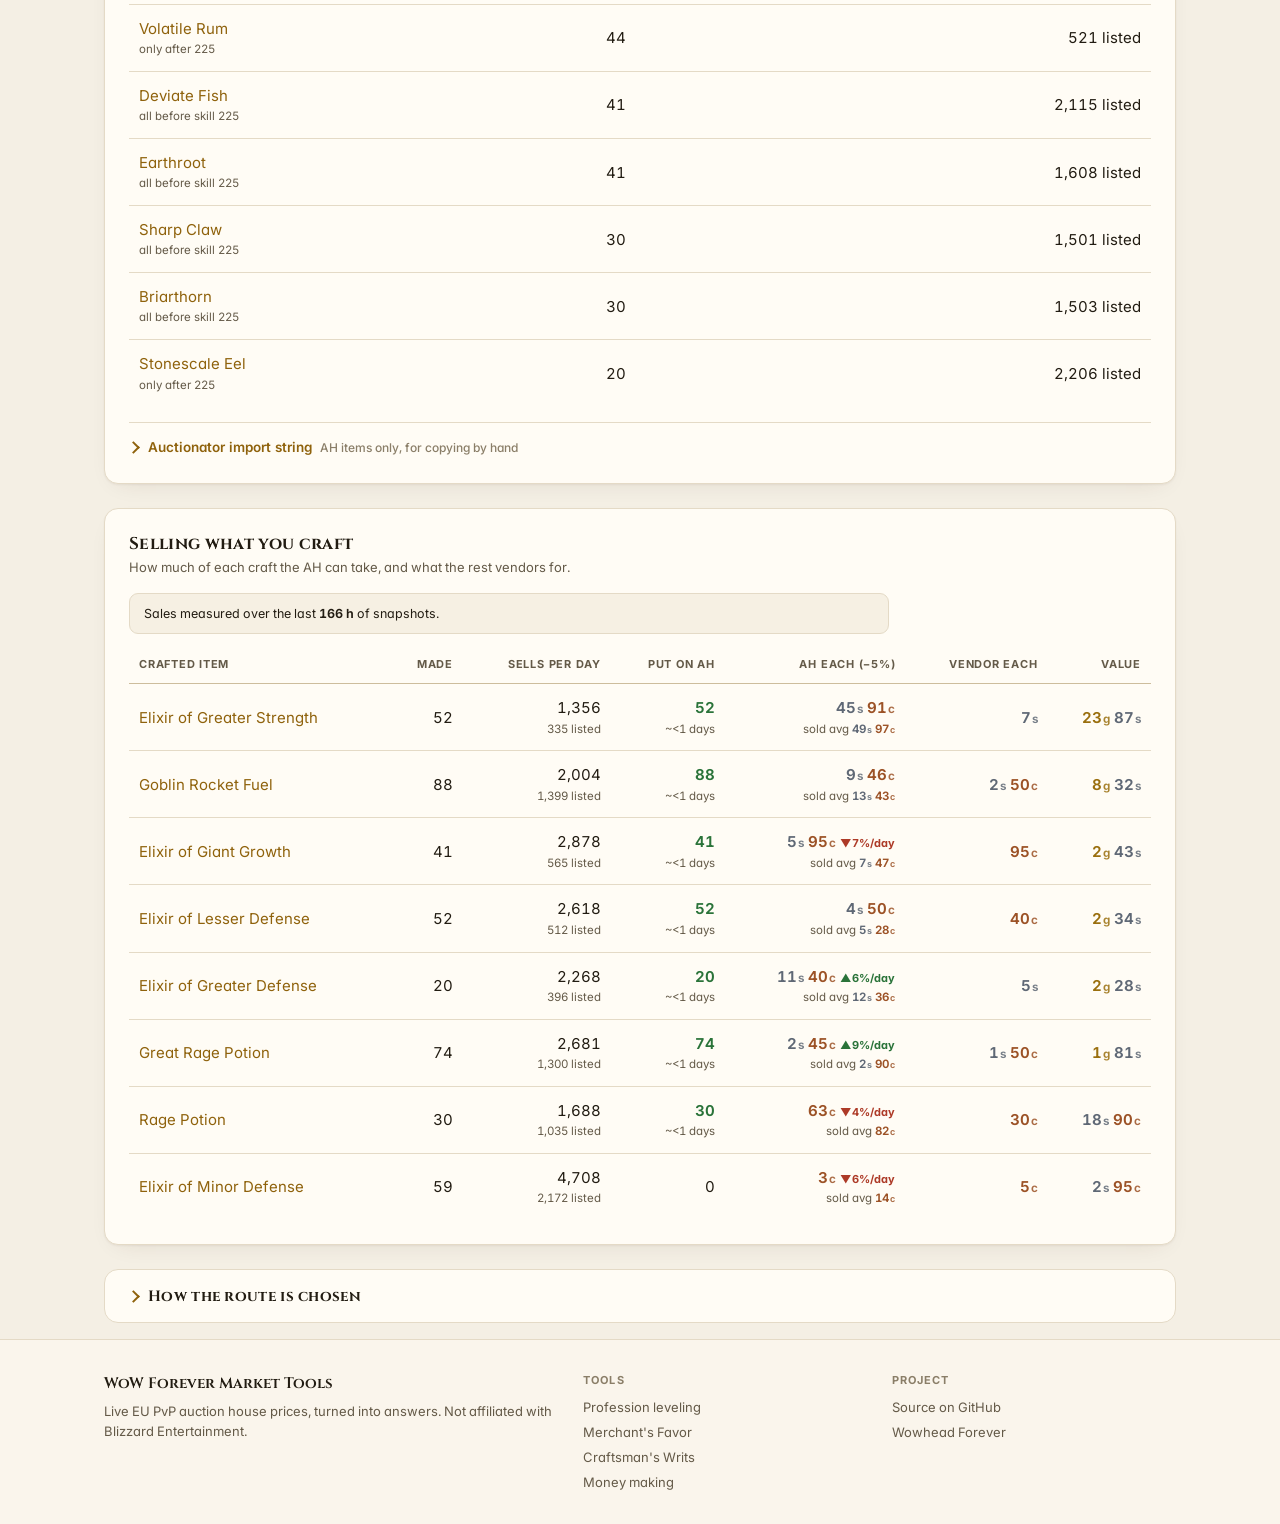
==== commit 0882bccc: "Leveling: "Fewer, longer steps" (default) and "Most profit" route modes; stations and tools only whe" ====
--- a/index.html
+++ b/index.html
@@ -41,8 +41,8 @@
   <section class="panel settings" aria-label="Route settings">
     <div class="controls">
       <div class="ctl"><label for="prof">Profession</label><select id="prof"></select></div>
-      <div class="ctl ctl-num"><label for="from" id="fromLbl">From skill</label><input id="from" type="number" min="1" max="299" value="1"></div>
-      <div class="ctl ctl-num"><label for="to" id="toLbl">To skill</label><input id="to" type="number" min="2" max="300" value="300"></div>
+      <div class="ctl"><label for="from" id="fromLbl">From skill</label><input id="from" type="number" min="1" max="299" value="1"></div>
+      <div class="ctl"><label for="to" id="toLbl">To skill</label><input id="to" type="number" min="2" max="300" value="300"></div>
       <div class="ctl">
         <label for="sellmode">Plan the route for</label>
         <select id="sellmode">
@@ -51,28 +51,27 @@
           <option value="none">Ignoring what crafts sell for</option>
         </select>
       </div>
-      <!-- route mode (#mode) goes here, next to "Plan the route for" -->
-    </div>
-    <details class="more" data-remember="lv-more">
-      <summary>More options <small>level · recipes · selling · materials · stations</small></summary>
-      <div class="opt-group">
-        <h3 class="opt-h">Character &amp; recipes</h3>
-        <div class="controls">
-          <div class="ctl ctl-num"><label for="level">Character level</label><input id="level" type="number" min="1" max="60" step="1" value="60" aria-describedby="time-help"></div>
-          <div class="ctl ctl-wide">
-            <label for="patterns">Recipes I can use</label>
-            <select id="patterns">
-              <option value="buyable">Trainer + patterns I can buy (AH, vendor, quest)</option>
-              <option value="vendor">Trainer + vendor &amp; quest patterns (no drops)</option>
-              <option value="trainer">Trainer only</option>
-              <option value="all">Trainer + every pattern (I already own them)</option>
-            </select>
-          </div>
-        </div>
-      </div>
-      <div class="opt-group">
-        <h3 class="opt-h">Route &amp; selling</h3>
-        <div class="controls">
+      <div class="ctl">
+        <label for="mode">Route</label>
+        <select id="mode">
+          <option value="afk">Fewer, longer steps (craft AFK)</option>
+          <option value="profit">Most profit (switch often)</option>
+        </select>
+      </div>
+    </div>
+    <details class="more" open>
+      <summary>More options <small>level · recipes · selling time · smelting · stations · materials I have</small></summary>
+      <div class="controls">
+        <div class="ctl"><label for="level">Character level</label><input id="level" type="number" min="1" max="60" step="1" value="60" aria-describedby="time-help"></div>
+        <div class="ctl">
+          <label for="patterns">Recipes I can use</label>
+          <select id="patterns">
+            <option value="buyable">Trainer + patterns I can buy (AH, vendor, quest)</option>
+            <option value="vendor">Trainer + vendor &amp; quest patterns (no drops)</option>
+            <option value="trainer">Trainer only</option>
+            <option value="all">Trainer + every pattern (I already own them)</option>
+          </select>
+        </div>
         <div class="ctl">
           <label for="wait">Time to sell on the AH</label>
           <select id="wait">
@@ -81,53 +80,41 @@
             <option value="7">7 days</option>
           </select>
         </div>
-        <div class="ctl ctl-num"><label for="time">Time per craft (silver)</label><input id="time" type="number" min="0" step="1" value="5" aria-describedby="time-help"></div>
-        <div class="ctl">
-          <span class="lbl">Route</span>
-          <label class="chk"><input id="fast" type="checkbox" checked> Avoid recipes needing over 3 crafts per point</label>
-        </div>
-        </div>
-        <p class="hint" id="time-help">Ranks need character level 10 (past 75), 20 (past 150) and 35 (past 225). Time per craft makes the route prefer fewer crafts.</p>
-      </div>
-      <div class="opt-group">
-        <h3 class="opt-h">Materials</h3>
-        <div class="controls">
-          <div class="ctl">
-            <span class="lbl">I can also</span>
-            <label class="chk"><input id="mining" type="checkbox"> Smelt bars (Mining)</label>
-            <label class="chk"><input id="neutral" type="checkbox"> Buy from Blackwater AH (neutral)</label>
-          </div>
-          <fieldset class="ctl profs" id="stationsCtl"><legend>Crafting stations I can use</legend><div id="stations" class="stations"></div></fieldset>
-        </div>
-        <div class="controls owned-ctl">
-          <div class="ctl owned">
-            <label for="owned">Materials I already have</label>
-            <textarea id="owned" rows="3" spellcheck="false" autocomplete="off" placeholder="20x Linen Cloth&#10;Copper Bar x40&#10;Light Leather 15" aria-describedby="owned-help ownedHint"></textarea>
-            <p class="hint" id="owned-help">One item per line with a count. Used first and counted as free.</p>
-            <p class="hint" id="ownedHint" aria-live="polite"></p>
-          </div>
-        </div>
-      </div>
-      <div class="opt-group" id="fishCtl" hidden>
-        <h3 class="opt-h">Fishing</h3>
-        <div class="controls fish-ctl">
-          <div class="ctl ctl-num fish-both"><label for="ffrom">Fishing from skill</label><input id="ffrom" type="number" min="1" max="299" value="1"></div>
-          <div class="ctl ctl-num fish-both"><label for="fto">Fishing to skill</label><input id="fto" type="number" min="2" max="300" value="300"></div>
-          <div class="ctl">
-            <label for="pole">Fishing pole</label>
-            <select id="pole">
-              <option value="0">Fishing Pole (+0)</option>
-              <option value="5">Strong Fishing Pole (+5)</option>
-              <option value="20">Big Iron Fishing Pole (+20)</option>
-              <option value="25">Nat Pagle's Extreme Angler FC-5000 (+25)</option>
-              <option value="35">Arcanite Fishing Pole (+35)</option>
-            </select>
-          </div>
-          <div class="ctl ctl-num"><label for="castsec">Seconds per cast</label><input id="castsec" type="number" min="5" max="40" step="1" value="15"></div>
-          <div class="ctl ctl-num"><label for="hourval">My time (gold / hour)</label><input id="hourval" type="number" min="0" step="1" value="10"></div>
-          <div class="ctl fish-both"><span class="lbl">Fish I catch</span><label class="chk"><input id="cookcatch" type="checkbox" checked> Cook them first, even when raw pays more</label></div>
-        </div>
-      </div>
+        <div class="ctl"><label for="time">Time value per craft (silver)</label><input id="time" type="number" min="0" step="1" value="5" aria-describedby="time-help"></div>
+        <div class="ctl">
+          <span class="lbl">Materials</span>
+          <label class="chk"><input id="mining" type="checkbox"> I can smelt bars (Mining)</label>
+          <label class="chk"><input id="neutral" type="checkbox"> Also buy from Blackwater AH</label>
+        </div>
+        <fieldset class="ctl profs" id="stationsCtl"><legend>Crafting stations I can use</legend><div id="stations" class="stations"></div></fieldset>
+      </div>
+      <div class="controls fish-ctl" id="fishCtl" hidden>
+        <div class="ctl fish-both"><label for="ffrom">Fishing from skill</label><input id="ffrom" type="number" min="1" max="299" value="1"></div>
+        <div class="ctl fish-both"><label for="fto">Fishing to skill</label><input id="fto" type="number" min="2" max="300" value="300"></div>
+        <div class="ctl">
+          <label for="pole">Fishing pole</label>
+          <select id="pole">
+            <option value="0">Fishing Pole (+0)</option>
+            <option value="5" data-lvl="5">Strong Fishing Pole (+5)</option>
+            <option value="15" data-lvl="20">Ravaged Fishing Pole (+15, level 20)</option>
+            <option value="20" data-lvl="25">Big Iron Fishing Pole (+20, level 25)</option>
+            <option value="25">Nat Pagle's Extreme Angler FC-5000 (+25)</option>
+            <option value="35">Arcanite Fishing Pole (+35)</option>
+          </select>
+        </div>
+        <div class="ctl"><label for="castsec">Seconds per cast</label><input id="castsec" type="number" min="5" max="40" step="1" value="15"></div>
+        <div class="ctl"><label for="hourval">My time is worth (gold / hour)</label><input id="hourval" type="number" min="0" step="1" value="10"></div>
+        <div class="ctl fish-both"><span class="lbl">Fish I catch</span><label class="chk"><input id="cookcatch" type="checkbox" checked> Cook them first, even when selling raw would pay more</label></div>
+      </div>
+      <div class="controls owned-ctl">
+        <div class="ctl owned">
+          <label for="owned">Materials I already have</label>
+          <textarea id="owned" rows="4" spellcheck="false" autocomplete="off" placeholder="20x Linen Cloth&#10;Copper Bar x40&#10;Light Leather 15" aria-describedby="owned-help ownedHint"></textarea>
+          <p class="hint" id="owned-help">One item per line with a count: 20x Linen Cloth, Linen Cloth x20, Linen Cloth 20 or 20 Linen Cloth. The route uses these first and counts them as free.</p>
+          <p class="hint" id="ownedHint" aria-live="polite"></p>
+        </div>
+      </div>
+      <p class="hint" id="time-help">Character level decides how far you can train: Journeyman (past 75) needs level 10, Expert (past 150) level 20, Artisan (past 225) level 35. Time value adds a cost to every craft, so the route prefers fewer crafts. Time to sell is how long you'll keep relisting crafts on the AH.</p>
     </details>
     <div class="share-row">
       <button type="button" class="chip" id="shareLink">Copy link to this plan</button>
@@ -191,14 +178,14 @@
     <summary>How the route is chosen</summary>
     <p>Each skill point uses the recipe with the lowest expected cost per point right now. Orange always gives a point; yellow and green give one with chance (grey − skill) ÷ (grey − yellow). Each step's details show its thresholds as <span class="o">yellow</span> <span class="y">green</span> <span class="gr">grey</span>.</p>
     <p>Open a step to see its alternative: the next-cheapest recipe at that point, how much more (or less) it would cost over the same skill points, and a "Use it instead" button that drops the current recipe and re-plans.</p>
-    <p>Three rules keep the route practical, like a written guide. It stays on the current recipe unless another one is more than 10% cheaper, so it doesn't switch back and forth for a few copper. With "Avoid recipes needing over 3 crafts per point" ticked, it skips slow green recipes whenever a faster one exists. And every craft costs the time value you set (5 silver by default), so it prefers fewer crafts.</p>
+    <p>"Route" picks one of two modes. <b>Fewer, longer steps</b> (the default) is for queueing big batches and crafting AFK: it skips slow recipes (over 3 crafts per point) whenever a faster one costs at most twice as much, and picks each new recipe by its average cost over the whole run it can cover before it gets slow, plus a penalty for each extra step, so recipes that stay orange and yellow for many points win. It stays on that recipe until it gets slow unless another one is much cheaper (by about half of what a point costs there) for at least 15 points, merges steps of under 5 points into a neighbour when that costs little, and counts AH sales 10% lower since they're an estimate. That usually gives 9–15 steps for 1–300 instead of 20–30, and the summary shows how much more it costs than the other mode. <b>Most profit</b> switches to whatever recipe is cheapest at every point, even for a few crafts and slow ones. Either way every craft costs the time value you set (5 silver by default), so the route prefers fewer crafts.</p>
     <p>What you make is kept for later steps when a later recipe needs it (blasting powder for bombs, bolts for tailoring, grinding stones for weapons), like the written guides do: those steps say "keep N for later" and "uses N from earlier steps", and the route plans twice so it knows which reagents are worth making early for skill points. Tools are bought or crafted once, the first time a step needs them: Blacksmith Hammer from a vendor, Arclight Spanner and Gyromatic Micro-Adjustor crafted, and the runed rods every enchant needs.</p>
     <p>Patterns: "Trainer + patterns on AH / vendor / quest" uses patterns you can actually get (vendor prices and NPCs are Classic data; quest patterns such as the Imperial Plate plans count as free). "All patterns" assumes you have every pattern, including drops and new Forever patterns whose source we don't know yet.</p>
     <p>The route stops at each rank cap (75, 150, 225) and shows where to train the next rank. Journeyman needs character level 10, Expert level 20, Artisan level 35, so a lower "Character level" ends the route at the last rank you can train.</p>
     <p>Reagents come from vendors when cheaper, otherwise from the cheapest auction listings still left, or are crafted yourself (bolts, bars, leather…) when that is cheaper. Click ✕ on a step to drop a recipe you don't want; the route is re-planned without it.</p>
     <p>"Copy for Auctionator" copies the shopping list's AH items as an Auctionator shopping list (exact item names with the quantity to buy) named after the profession and skill range: in game open Auctionator's Shopping tab, click Import and paste it. "Copy as text" gives plain lines such as "20x Linen Cloth", vendor items included.</p>
     <p>Materials you already have (under More options) are used before anything is bought and count as free, since you own them already: steps say "uses N from your bags", the shopping list shows "have N" and buys only the rest. Names are matched to the game's item names, ignoring case; lines that match no item are listed under the box.</p>
-    <p>"Copy link to this plan" copies a link with your settings in it (profession, skills, selling mode, recipes, faction, character level, time value, excluded recipes, fishing settings and, when the list is short, your materials). Opening the link shows the same plan, priced with that moment's auction house; the page also keeps its address up to date as you change settings. Crafting stations aren't in the link.</p>
+    <p>"Copy link to this plan" copies a link with your settings in it (profession, skills, selling mode, route mode, recipes, faction, character level, time value, excluded recipes, fishing settings and, when the list is short, your materials). Opening the link shows the same plan, priced with that moment's auction house; the page also keeps its address up to date as you change settings. Crafting stations aren't in the link.</p>
     <p>Trainer fees are included: each trainer recipe's cost is paid once, on the step that first uses it ("incl. training"), and each rank's fee (Journeyman 5s, Expert 50s, Artisan 5g) on its training row. Forever's trainer prices and learn skills come from Wowhead's Forever data. Cooking and First Aid's higher ranks come from books or quests, not a trainer fee.</p>
     <h3>Fishing</h3>
     <p>Pick <i>Fishing</i> or <i>Fishing + Cooking</i> as the profession. A cast catches something with chance (your skill − the spot's base skill + 5)%, where your skill includes the pole and lure; below the base skill nothing bites, and from base + 95 nothing gets away (25 in the starting zones, 75 in the capitals and level 10–20 zones, 150, 225, 300 and 425 further out). Fishing skill goes up on successful catches only, and where you fish doesn't change the rate: 1 catch per point up to 100, then one more catch per point every 25 skill (10 per point at 290–300), about 1,280 catches for 1–300.</p>
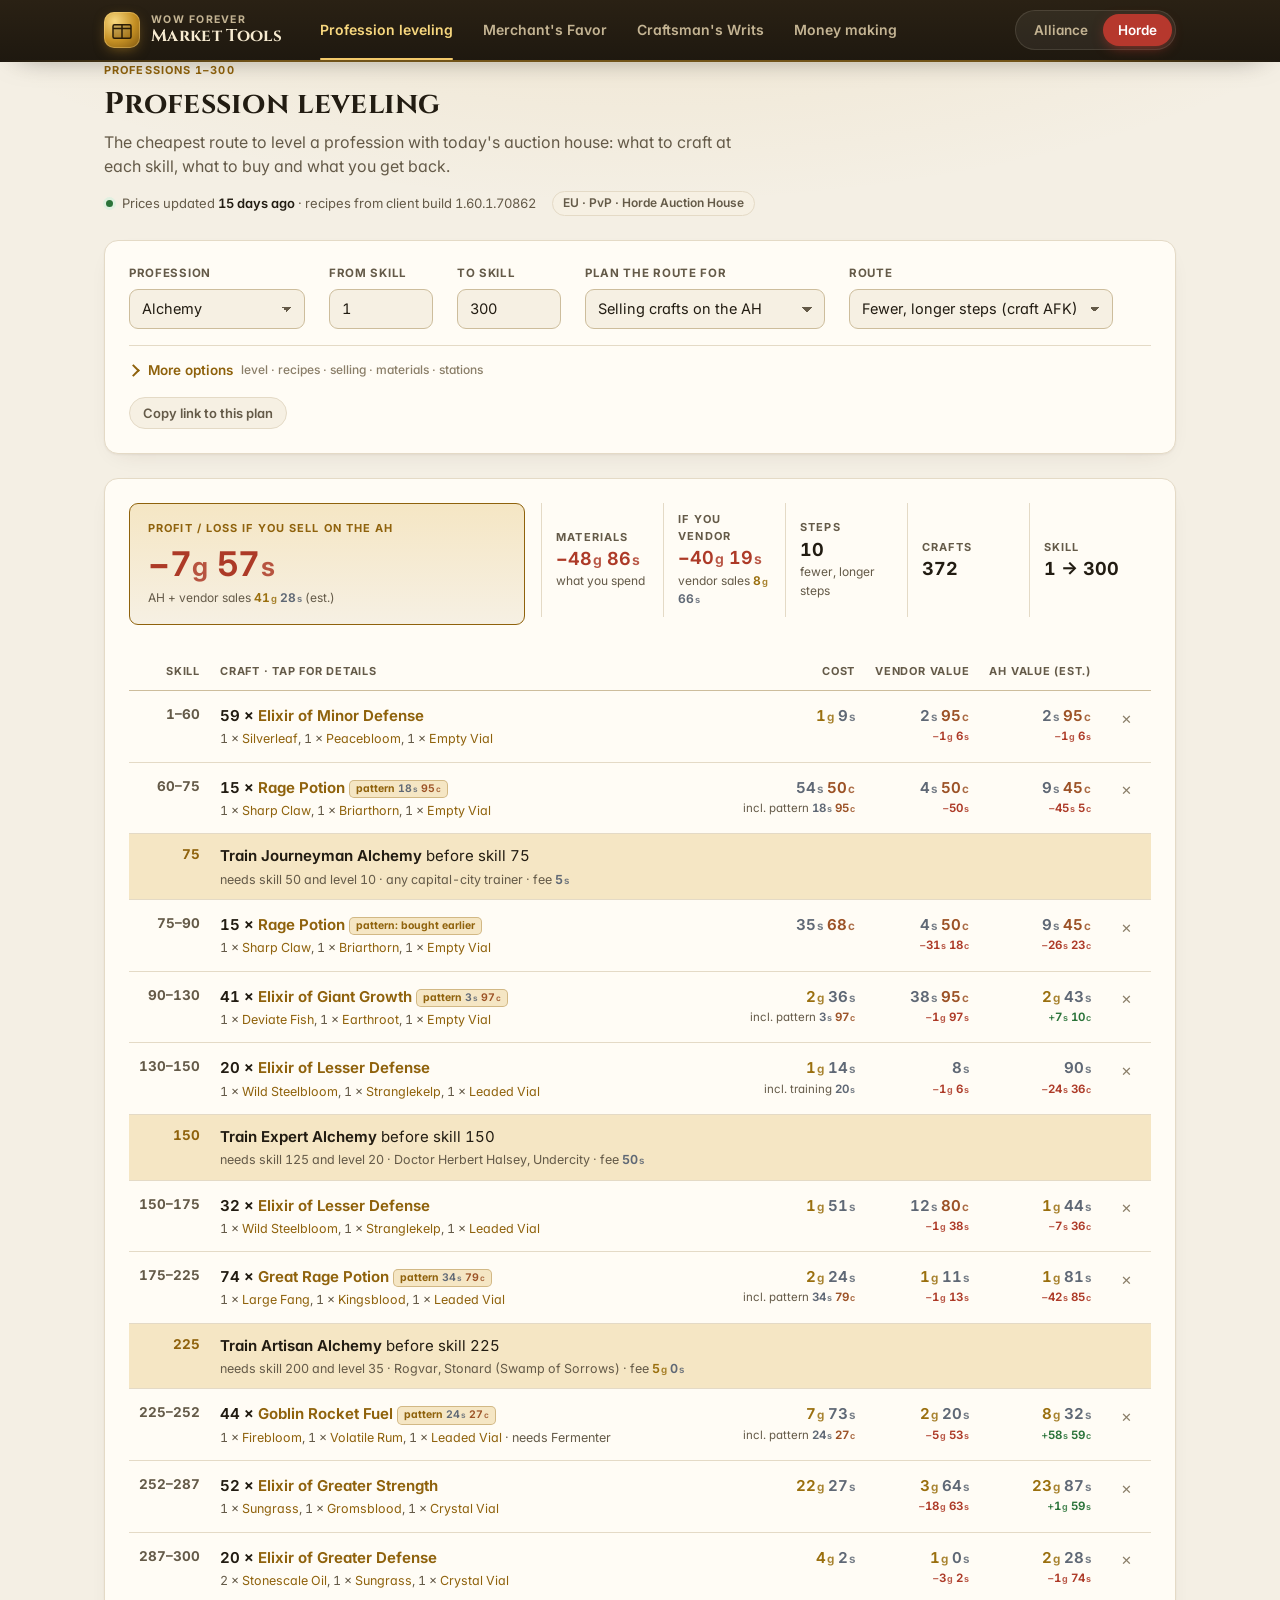
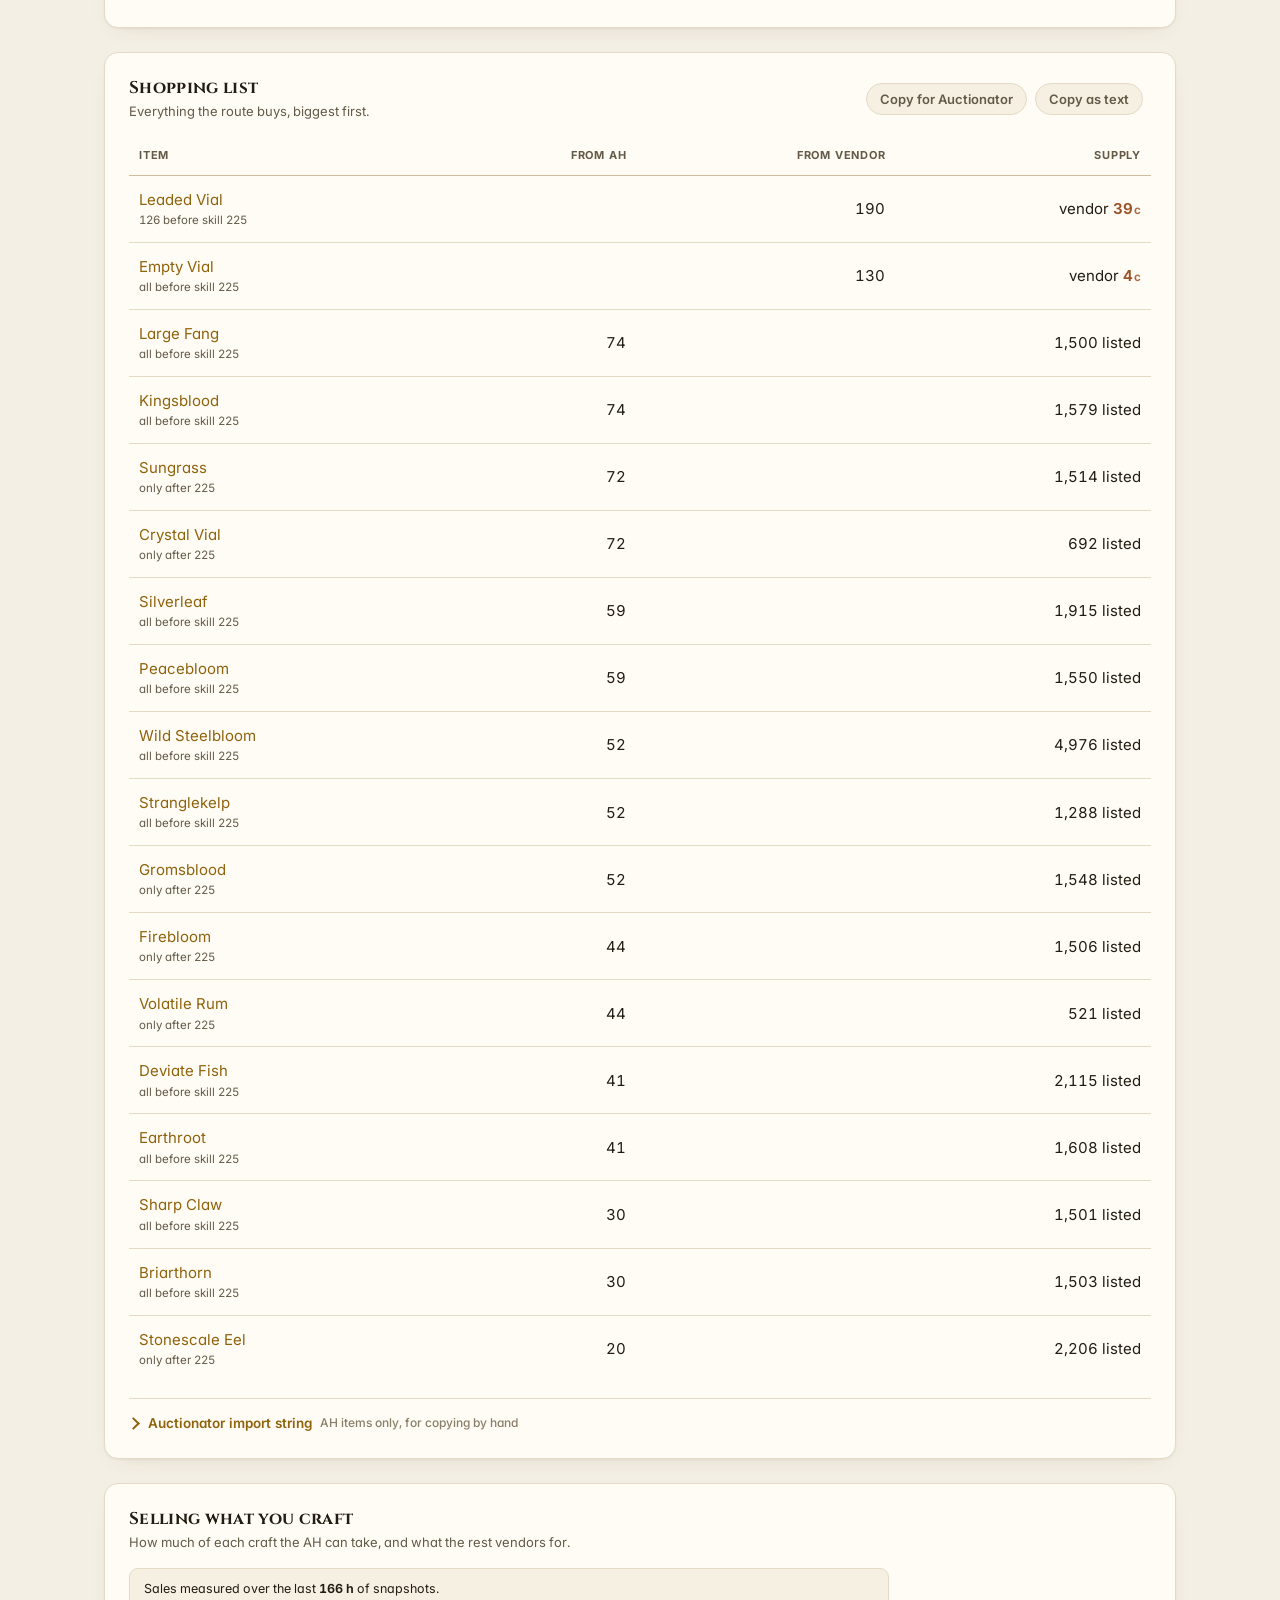
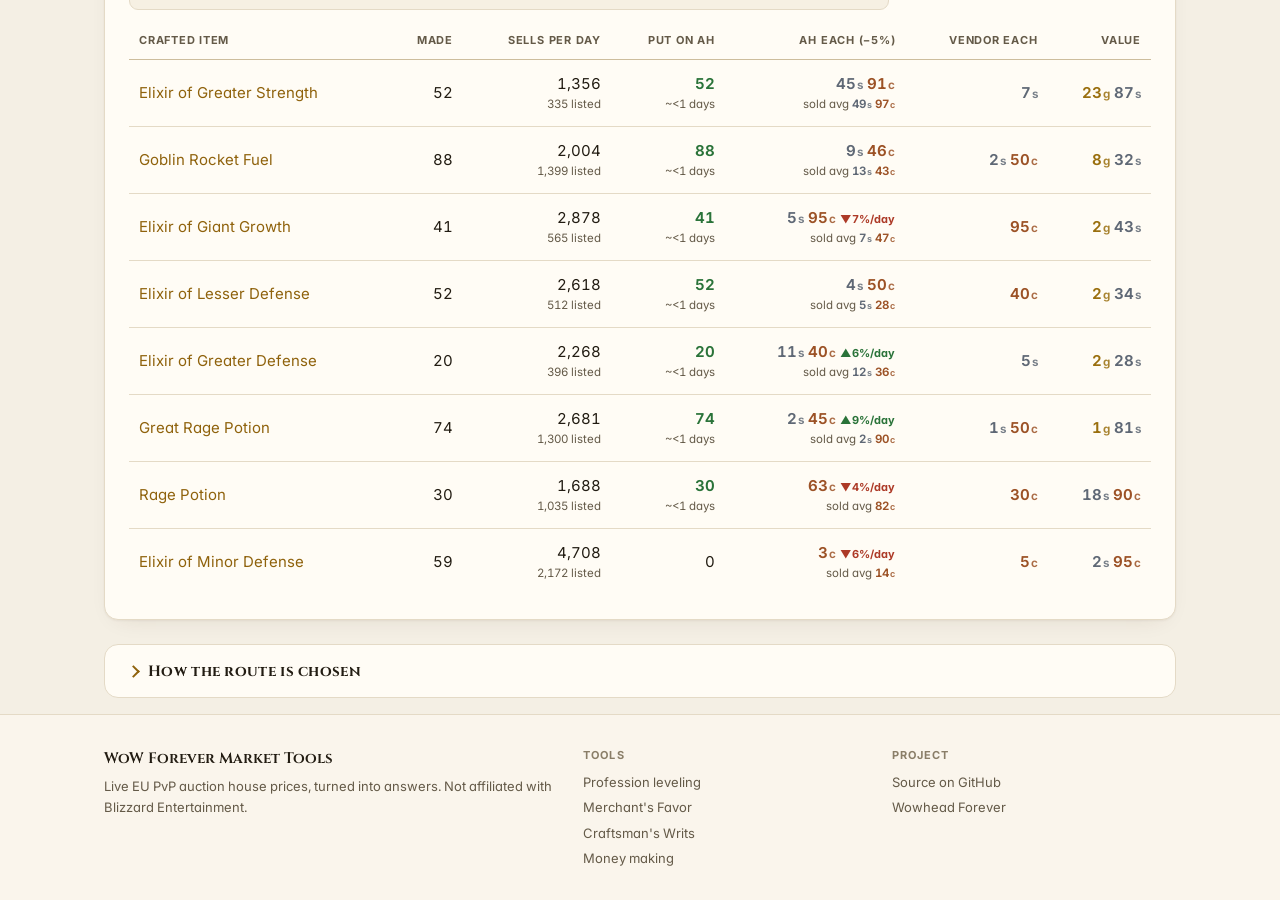
==== commit 4f38b163: "Merge branch 'refs/heads/ui-declutter' # Conflicts: #	index.html" ====
--- a/index.html
+++ b/index.html
@@ -41,8 +41,8 @@
   <section class="panel settings" aria-label="Route settings">
     <div class="controls">
       <div class="ctl"><label for="prof">Profession</label><select id="prof"></select></div>
-      <div class="ctl"><label for="from" id="fromLbl">From skill</label><input id="from" type="number" min="1" max="299" value="1"></div>
-      <div class="ctl"><label for="to" id="toLbl">To skill</label><input id="to" type="number" min="2" max="300" value="300"></div>
+      <div class="ctl ctl-num"><label for="from" id="fromLbl">From skill</label><input id="from" type="number" min="1" max="299" value="1"></div>
+      <div class="ctl ctl-num"><label for="to" id="toLbl">To skill</label><input id="to" type="number" min="2" max="300" value="300"></div>
       <div class="ctl">
         <label for="sellmode">Plan the route for</label>
         <select id="sellmode">
@@ -59,19 +59,26 @@
         </select>
       </div>
     </div>
-    <details class="more" open>
-      <summary>More options <small>level · recipes · selling time · smelting · stations · materials I have</small></summary>
-      <div class="controls">
-        <div class="ctl"><label for="level">Character level</label><input id="level" type="number" min="1" max="60" step="1" value="60" aria-describedby="time-help"></div>
-        <div class="ctl">
-          <label for="patterns">Recipes I can use</label>
-          <select id="patterns">
-            <option value="buyable">Trainer + patterns I can buy (AH, vendor, quest)</option>
-            <option value="vendor">Trainer + vendor &amp; quest patterns (no drops)</option>
-            <option value="trainer">Trainer only</option>
-            <option value="all">Trainer + every pattern (I already own them)</option>
-          </select>
-        </div>
+    <details class="more" data-remember="lv-more">
+      <summary>More options <small>level · recipes · selling · materials · stations</small></summary>
+      <div class="opt-group">
+        <h3 class="opt-h">Character &amp; recipes</h3>
+        <div class="controls">
+          <div class="ctl ctl-num"><label for="level">Character level</label><input id="level" type="number" min="1" max="60" step="1" value="60" aria-describedby="time-help"></div>
+          <div class="ctl ctl-wide">
+            <label for="patterns">Recipes I can use</label>
+            <select id="patterns">
+              <option value="buyable">Trainer + patterns I can buy (AH, vendor, quest)</option>
+              <option value="vendor">Trainer + vendor &amp; quest patterns (no drops)</option>
+              <option value="trainer">Trainer only</option>
+              <option value="all">Trainer + every pattern (I already own them)</option>
+            </select>
+          </div>
+        </div>
+      </div>
+      <div class="opt-group">
+        <h3 class="opt-h">Route &amp; selling</h3>
+        <div class="controls">
         <div class="ctl">
           <label for="wait">Time to sell on the AH</label>
           <select id="wait">
@@ -80,41 +87,50 @@
             <option value="7">7 days</option>
           </select>
         </div>
-        <div class="ctl"><label for="time">Time value per craft (silver)</label><input id="time" type="number" min="0" step="1" value="5" aria-describedby="time-help"></div>
-        <div class="ctl">
-          <span class="lbl">Materials</span>
-          <label class="chk"><input id="mining" type="checkbox"> I can smelt bars (Mining)</label>
-          <label class="chk"><input id="neutral" type="checkbox"> Also buy from Blackwater AH</label>
-        </div>
-        <fieldset class="ctl profs" id="stationsCtl"><legend>Crafting stations I can use</legend><div id="stations" class="stations"></div></fieldset>
-      </div>
-      <div class="controls fish-ctl" id="fishCtl" hidden>
-        <div class="ctl fish-both"><label for="ffrom">Fishing from skill</label><input id="ffrom" type="number" min="1" max="299" value="1"></div>
-        <div class="ctl fish-both"><label for="fto">Fishing to skill</label><input id="fto" type="number" min="2" max="300" value="300"></div>
-        <div class="ctl">
-          <label for="pole">Fishing pole</label>
-          <select id="pole">
-            <option value="0">Fishing Pole (+0)</option>
-            <option value="5" data-lvl="5">Strong Fishing Pole (+5)</option>
-            <option value="15" data-lvl="20">Ravaged Fishing Pole (+15, level 20)</option>
-            <option value="20" data-lvl="25">Big Iron Fishing Pole (+20, level 25)</option>
-            <option value="25">Nat Pagle's Extreme Angler FC-5000 (+25)</option>
-            <option value="35">Arcanite Fishing Pole (+35)</option>
-          </select>
-        </div>
-        <div class="ctl"><label for="castsec">Seconds per cast</label><input id="castsec" type="number" min="5" max="40" step="1" value="15"></div>
-        <div class="ctl"><label for="hourval">My time is worth (gold / hour)</label><input id="hourval" type="number" min="0" step="1" value="10"></div>
-        <div class="ctl fish-both"><span class="lbl">Fish I catch</span><label class="chk"><input id="cookcatch" type="checkbox" checked> Cook them first, even when selling raw would pay more</label></div>
-      </div>
-      <div class="controls owned-ctl">
-        <div class="ctl owned">
-          <label for="owned">Materials I already have</label>
-          <textarea id="owned" rows="4" spellcheck="false" autocomplete="off" placeholder="20x Linen Cloth&#10;Copper Bar x40&#10;Light Leather 15" aria-describedby="owned-help ownedHint"></textarea>
-          <p class="hint" id="owned-help">One item per line with a count: 20x Linen Cloth, Linen Cloth x20, Linen Cloth 20 or 20 Linen Cloth. The route uses these first and counts them as free.</p>
-          <p class="hint" id="ownedHint" aria-live="polite"></p>
-        </div>
-      </div>
-      <p class="hint" id="time-help">Character level decides how far you can train: Journeyman (past 75) needs level 10, Expert (past 150) level 20, Artisan (past 225) level 35. Time value adds a cost to every craft, so the route prefers fewer crafts. Time to sell is how long you'll keep relisting crafts on the AH.</p>
+        <div class="ctl ctl-num"><label for="time">Time per craft (silver)</label><input id="time" type="number" min="0" step="1" value="5" aria-describedby="time-help"></div>
+        </div>
+        <p class="hint" id="time-help">Ranks need character level 10 (past 75), 20 (past 150) and 35 (past 225). Time per craft makes the route prefer fewer crafts.</p>
+      </div>
+      <div class="opt-group">
+        <h3 class="opt-h">Materials</h3>
+        <div class="controls">
+          <div class="ctl">
+            <span class="lbl">I can also</span>
+            <label class="chk"><input id="mining" type="checkbox"> Smelt bars (Mining)</label>
+            <label class="chk"><input id="neutral" type="checkbox"> Buy from Blackwater AH (neutral)</label>
+          </div>
+          <fieldset class="ctl profs" id="stationsCtl"><legend>Crafting stations I can use</legend><div id="stations" class="stations"></div></fieldset>
+        </div>
+        <div class="controls owned-ctl">
+          <div class="ctl owned">
+            <label for="owned">Materials I already have</label>
+            <textarea id="owned" rows="3" spellcheck="false" autocomplete="off" placeholder="20x Linen Cloth&#10;Copper Bar x40&#10;Light Leather 15" aria-describedby="owned-help ownedHint"></textarea>
+            <p class="hint" id="owned-help">One item per line with a count. Used first and counted as free.</p>
+            <p class="hint" id="ownedHint" aria-live="polite"></p>
+          </div>
+        </div>
+      </div>
+      <div class="opt-group" id="fishCtl" hidden>
+        <h3 class="opt-h">Fishing</h3>
+        <div class="controls fish-ctl">
+          <div class="ctl ctl-num fish-both"><label for="ffrom">Fishing from skill</label><input id="ffrom" type="number" min="1" max="299" value="1"></div>
+          <div class="ctl ctl-num fish-both"><label for="fto">Fishing to skill</label><input id="fto" type="number" min="2" max="300" value="300"></div>
+          <div class="ctl">
+            <label for="pole">Fishing pole</label>
+            <select id="pole">
+              <option value="0">Fishing Pole (+0)</option>
+              <option value="5" data-lvl="5">Strong Fishing Pole (+5)</option>
+              <option value="15" data-lvl="20">Ravaged Fishing Pole (+15, level 20)</option>
+              <option value="20" data-lvl="25">Big Iron Fishing Pole (+20, level 25)</option>
+              <option value="25">Nat Pagle's Extreme Angler FC-5000 (+25)</option>
+              <option value="35">Arcanite Fishing Pole (+35)</option>
+            </select>
+          </div>
+          <div class="ctl ctl-num"><label for="castsec">Seconds per cast</label><input id="castsec" type="number" min="5" max="40" step="1" value="15"></div>
+          <div class="ctl ctl-num"><label for="hourval">My time (gold / hour)</label><input id="hourval" type="number" min="0" step="1" value="10"></div>
+          <div class="ctl fish-both"><span class="lbl">Fish I catch</span><label class="chk"><input id="cookcatch" type="checkbox" checked> Cook them first, even when raw pays more</label></div>
+        </div>
+      </div>
     </details>
     <div class="share-row">
       <button type="button" class="chip" id="shareLink">Copy link to this plan</button>
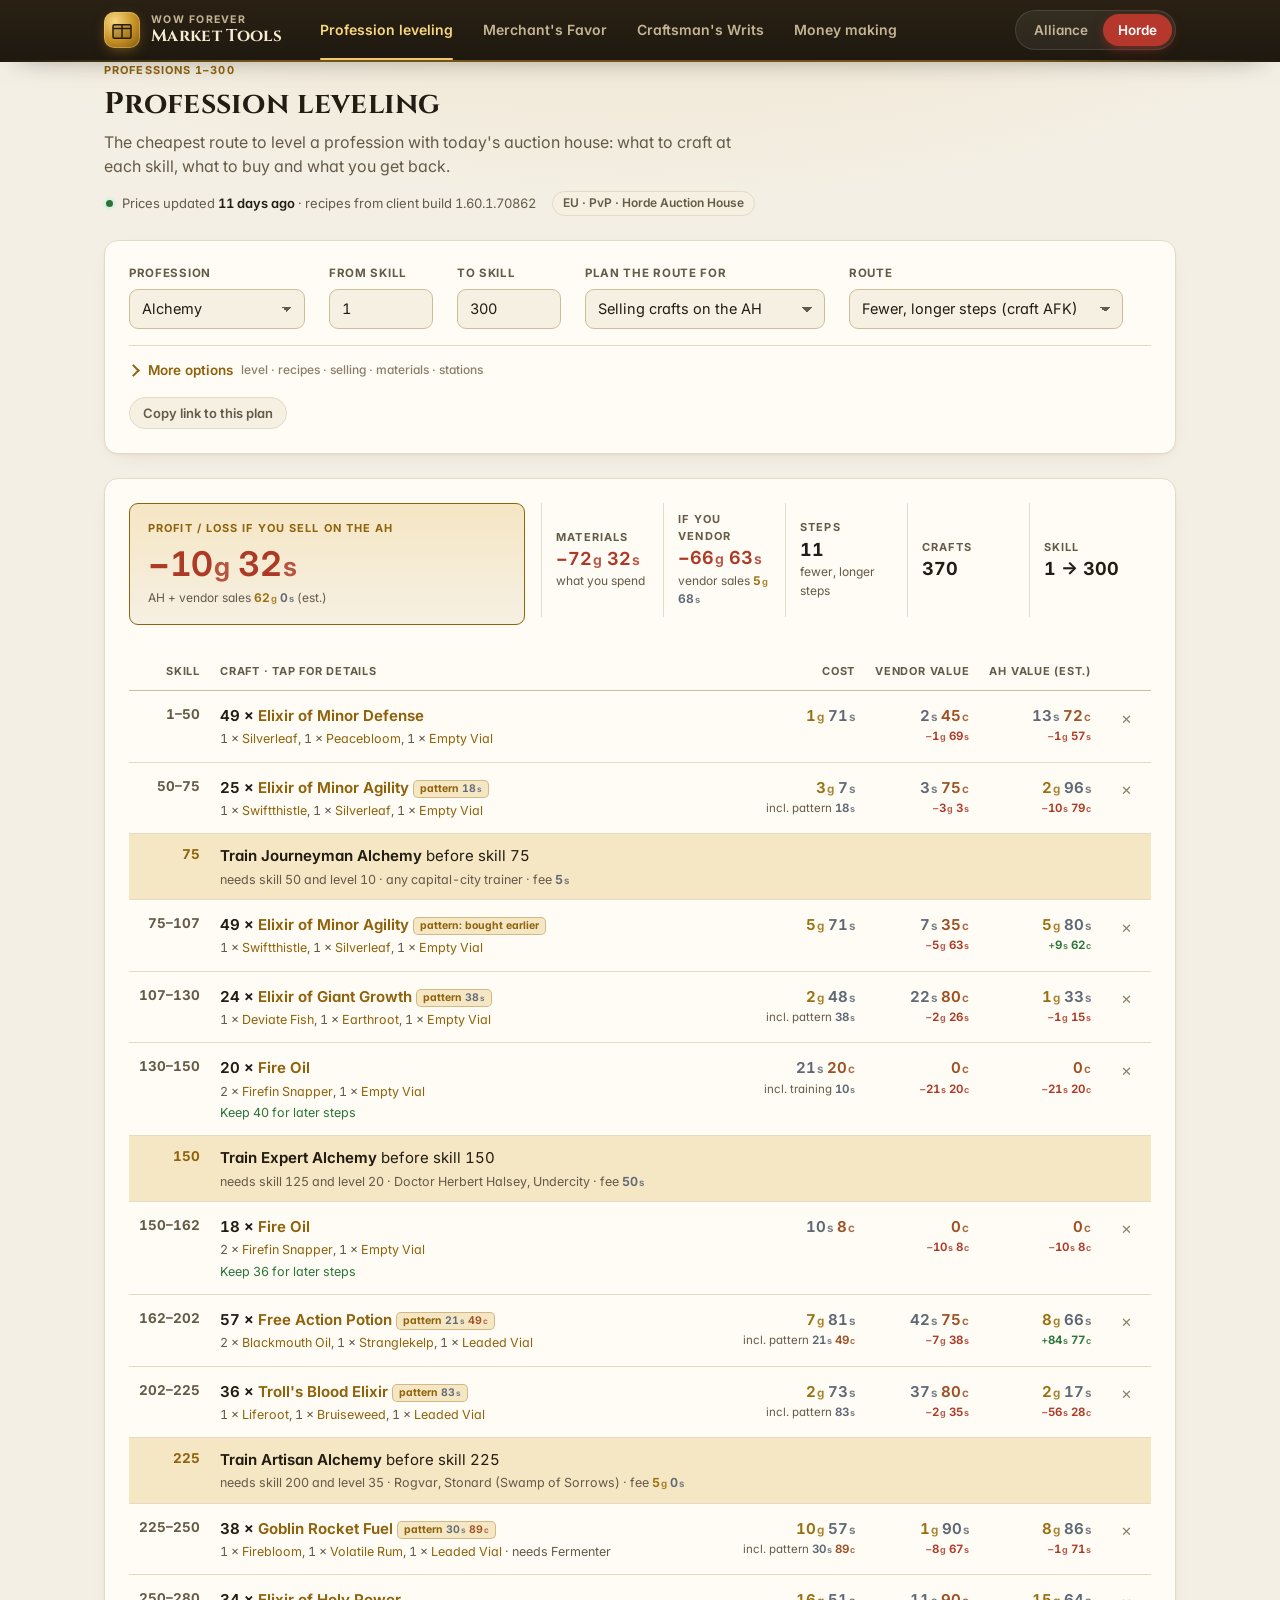
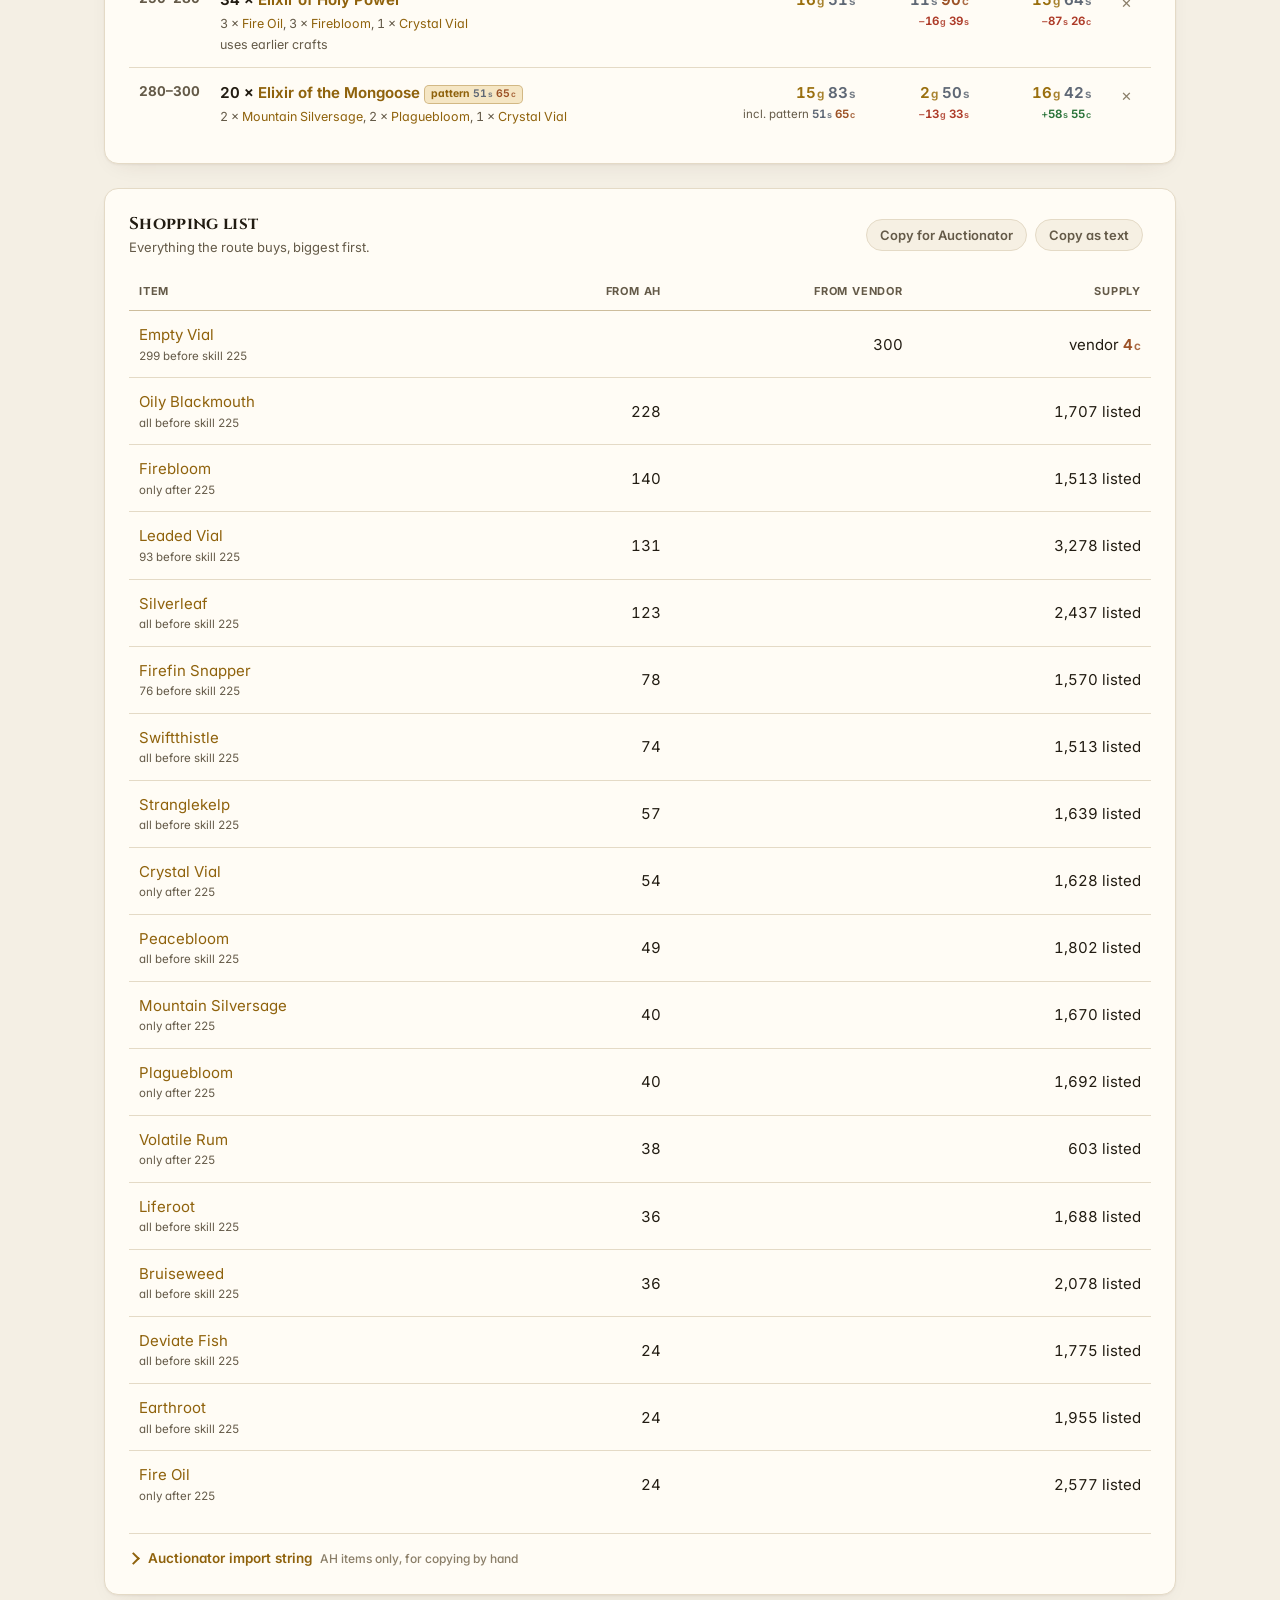
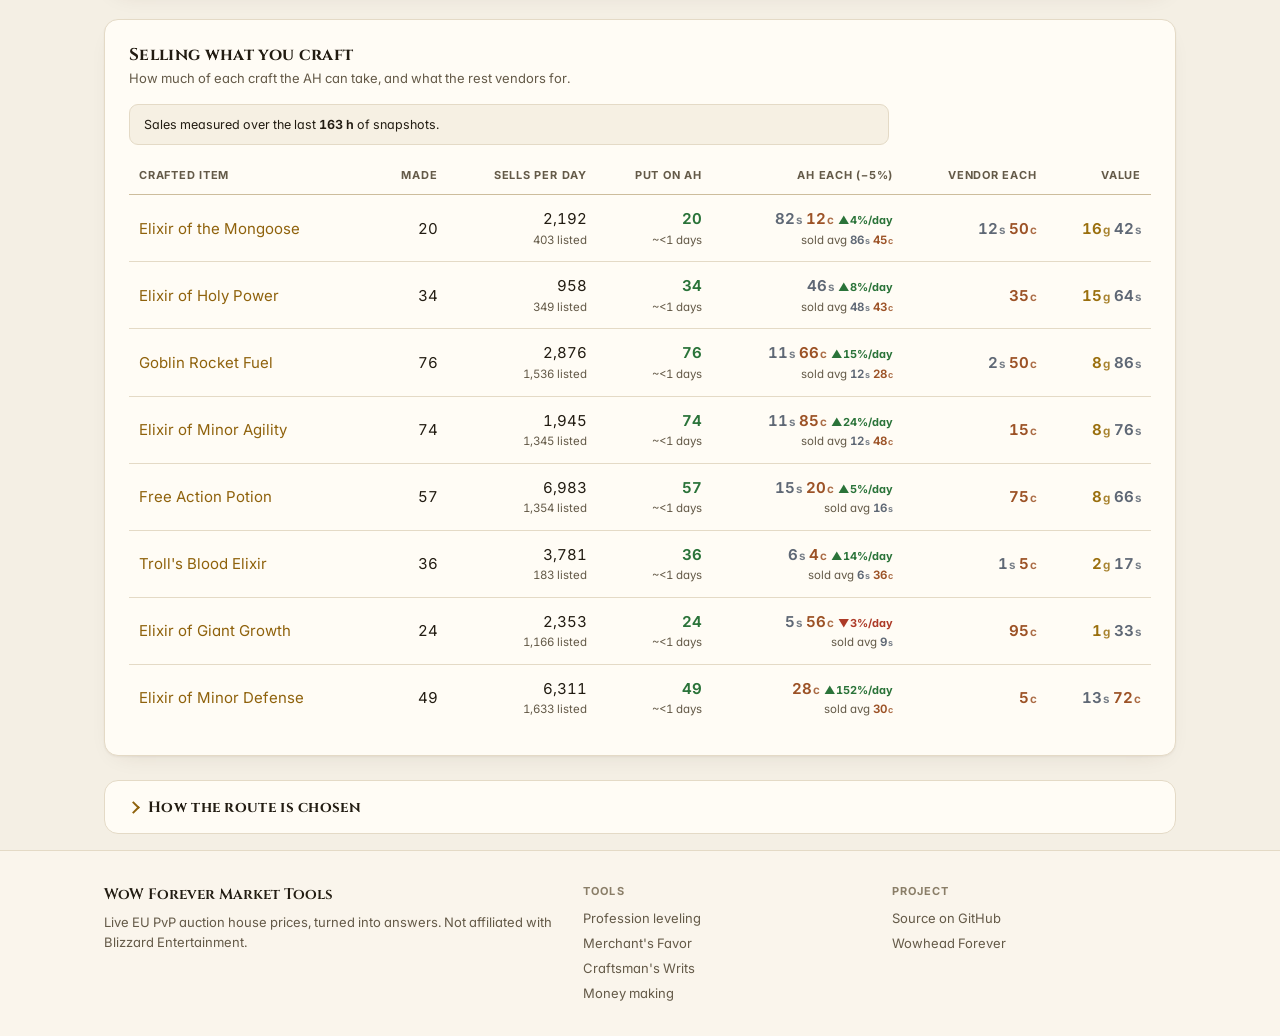
==== commit 5d8ccf76: "Leveling: Fast AH sales route mode (sell within about a day, accept lower profit) Third route mode "" ====
--- a/index.html
+++ b/index.html
@@ -56,9 +56,11 @@
         <select id="mode">
           <option value="afk">Fewer, longer steps (craft AFK)</option>
           <option value="profit">Most profit (switch often)</option>
+          <option value="quick">Fast AH sales (sell within a day)</option>
         </select>
       </div>
     </div>
+    <p class="hint" id="quickHint" hidden>Fast AH sales always plans for selling on the AH within about a day, a little under the cheapest listing, and vendoring what won't sell by then.</p>
     <details class="more" data-remember="lv-more">
       <summary>More options <small>level · recipes · selling · materials · stations</small></summary>
       <div class="opt-group">
@@ -194,7 +196,7 @@
     <summary>How the route is chosen</summary>
     <p>Each skill point uses the recipe with the lowest expected cost per point right now. Orange always gives a point; yellow and green give one with chance (grey − skill) ÷ (grey − yellow). Each step's details show its thresholds as <span class="o">yellow</span> <span class="y">green</span> <span class="gr">grey</span>.</p>
     <p>Open a step to see its alternative: the next-cheapest recipe at that point, how much more (or less) it would cost over the same skill points, and a "Use it instead" button that drops the current recipe and re-plans.</p>
-    <p>"Route" picks one of two modes. <b>Fewer, longer steps</b> (the default) is for queueing big batches and crafting AFK: it skips slow recipes (over 3 crafts per point) whenever a faster one costs at most twice as much, and picks each new recipe by its average cost over the whole run it can cover before it gets slow, plus a penalty for each extra step, so recipes that stay orange and yellow for many points win. It stays on that recipe until it gets slow unless another one is much cheaper (by about half of what a point costs there) for at least 15 points, merges steps of under 5 points into a neighbour when that costs little, and counts AH sales 10% lower since they're an estimate. That usually gives 9–15 steps for 1–300 instead of 20–30, and the summary shows how much more it costs than the other mode. <b>Most profit</b> switches to whatever recipe is cheapest at every point, even for a few crafts and slow ones. Either way every craft costs the time value you set (5 silver by default), so the route prefers fewer crafts.</p>
+    <p>"Route" picks one of two modes. <b>Fewer, longer steps</b> (the default) is for queueing big batches and crafting AFK: it skips slow recipes (over 3 crafts per point) whenever a faster one costs at most twice as much, and picks each new recipe by its average cost over the whole run it can cover before it gets slow, plus a penalty for each extra step, so recipes that stay orange and yellow for many points win. It stays on that recipe until it gets slow unless another one is much cheaper (by about half of what a point costs there) for at least 15 points, merges steps of under 5 points into a neighbour when that costs little, and counts AH sales 10% lower since they're an estimate. That usually gives 9–15 steps for 1–300 instead of 20–30, and the summary shows how much more it costs than the other mode. <b>Most profit</b> switches to whatever recipe is cheapest at every point, even for a few crafts and slow ones. <b>Fast AH sales</b> keeps the fewer, longer steps but plans for getting your gold back within about a day: it always sells on the AH (so "Plan the route for" and "Time to sell" are locked), counts only what the AH takes within a day at your half share, priced 3% under the lower of the cheapest listing and the average sold price, gives you less where more than a day of supply is listed and nothing where it's over 4 days or under 2 sell a day, and vendors the rest. Among similar costs it prefers crafts that sell faster (a sale counts 40% less per day it takes). It usually nets less than the other modes, often about break-even or a small loss, but ties up less gold, each step says how soon its output sells, and the summary shows what the other modes would net selling over your "Time to sell". Either way every craft costs the time value you set (5 silver by default), so the route prefers fewer crafts.</p>
     <p>What you make is kept for later steps when a later recipe needs it (blasting powder for bombs, bolts for tailoring, grinding stones for weapons), like the written guides do: those steps say "keep N for later" and "uses N from earlier steps", and the route plans twice so it knows which reagents are worth making early for skill points. Tools are bought or crafted once, the first time a step needs them: Blacksmith Hammer from a vendor, Arclight Spanner and Gyromatic Micro-Adjustor crafted, and the runed rods every enchant needs.</p>
     <p>Patterns: "Trainer + patterns on AH / vendor / quest" uses patterns you can actually get (vendor prices and NPCs are Classic data; quest patterns such as the Imperial Plate plans count as free). "All patterns" assumes you have every pattern, including drops and new Forever patterns whose source we don't know yet.</p>
     <p>The route stops at each rank cap (75, 150, 225) and shows where to train the next rank. Journeyman needs character level 10, Expert level 20, Artisan level 35, so a lower "Character level" ends the route at the last rank you can train.</p>
--- a/style.css
+++ b/style.css
@@ -2,6 +2,9 @@
    Hand-written instead of a CSS framework: the site has no build step, and every page shares the
    same few components (header, intro, hero, panels, controls, tables, footer), so one stylesheet stays
    small and fast. Token and class names are shared with the JS and other pages: add, don't rename. */
+
+/* `hidden` must win over component display rules (.ctl is grid, fieldset.profs is flex) */
+[hidden] { display: none !important; }
 
 /* ---------- tokens ---------- */
 :root {
